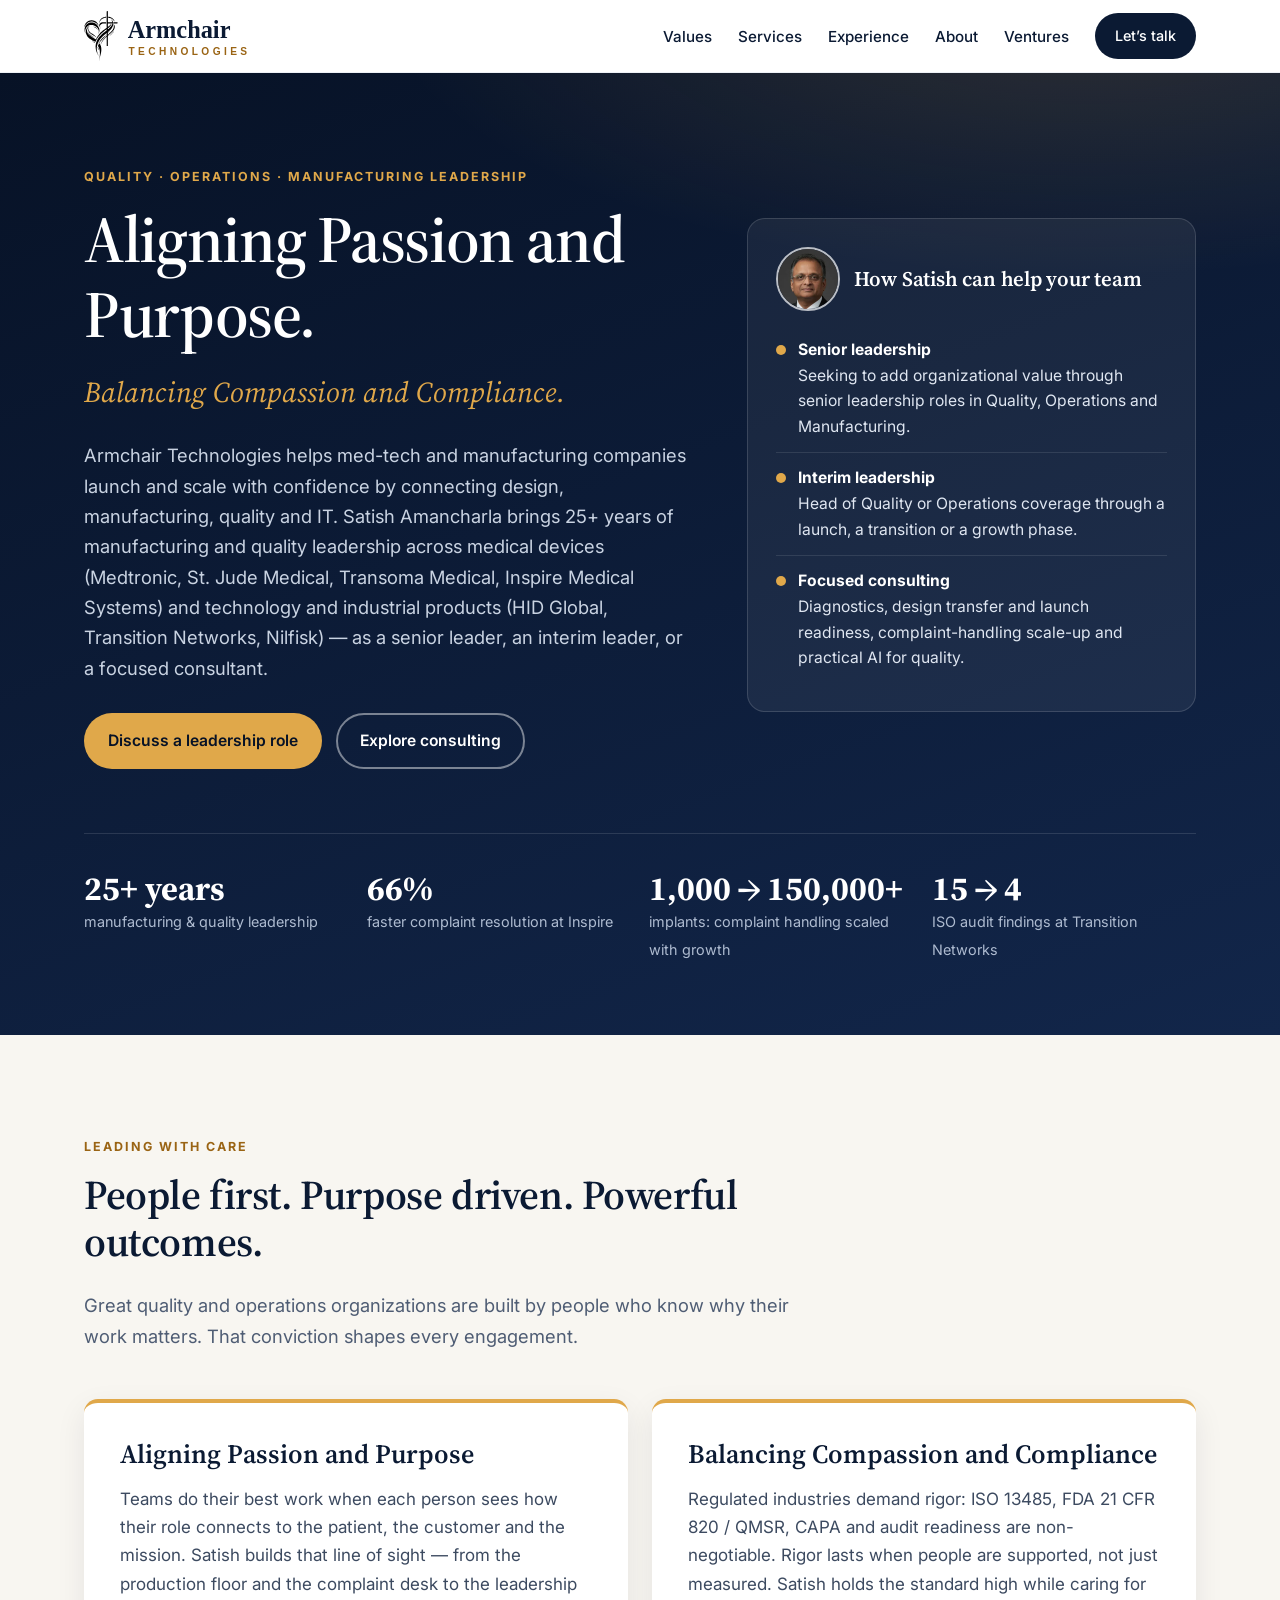
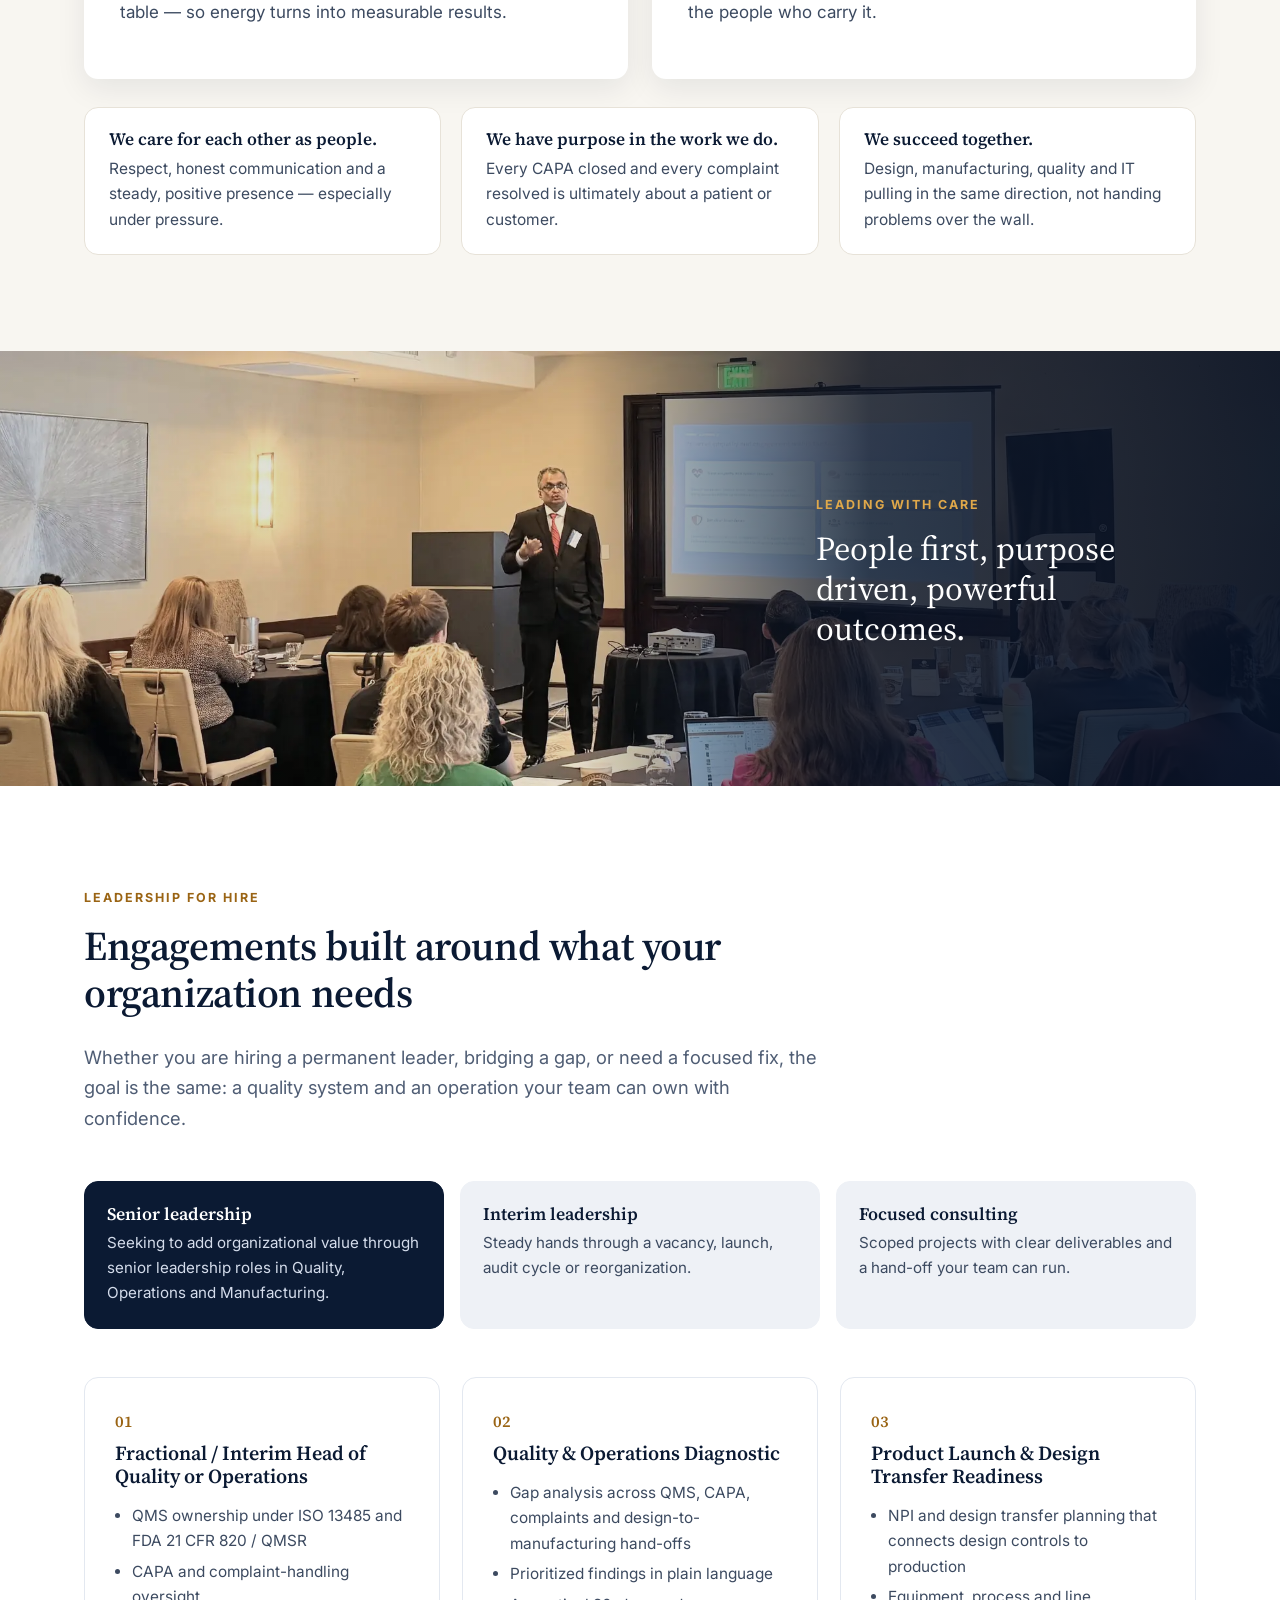
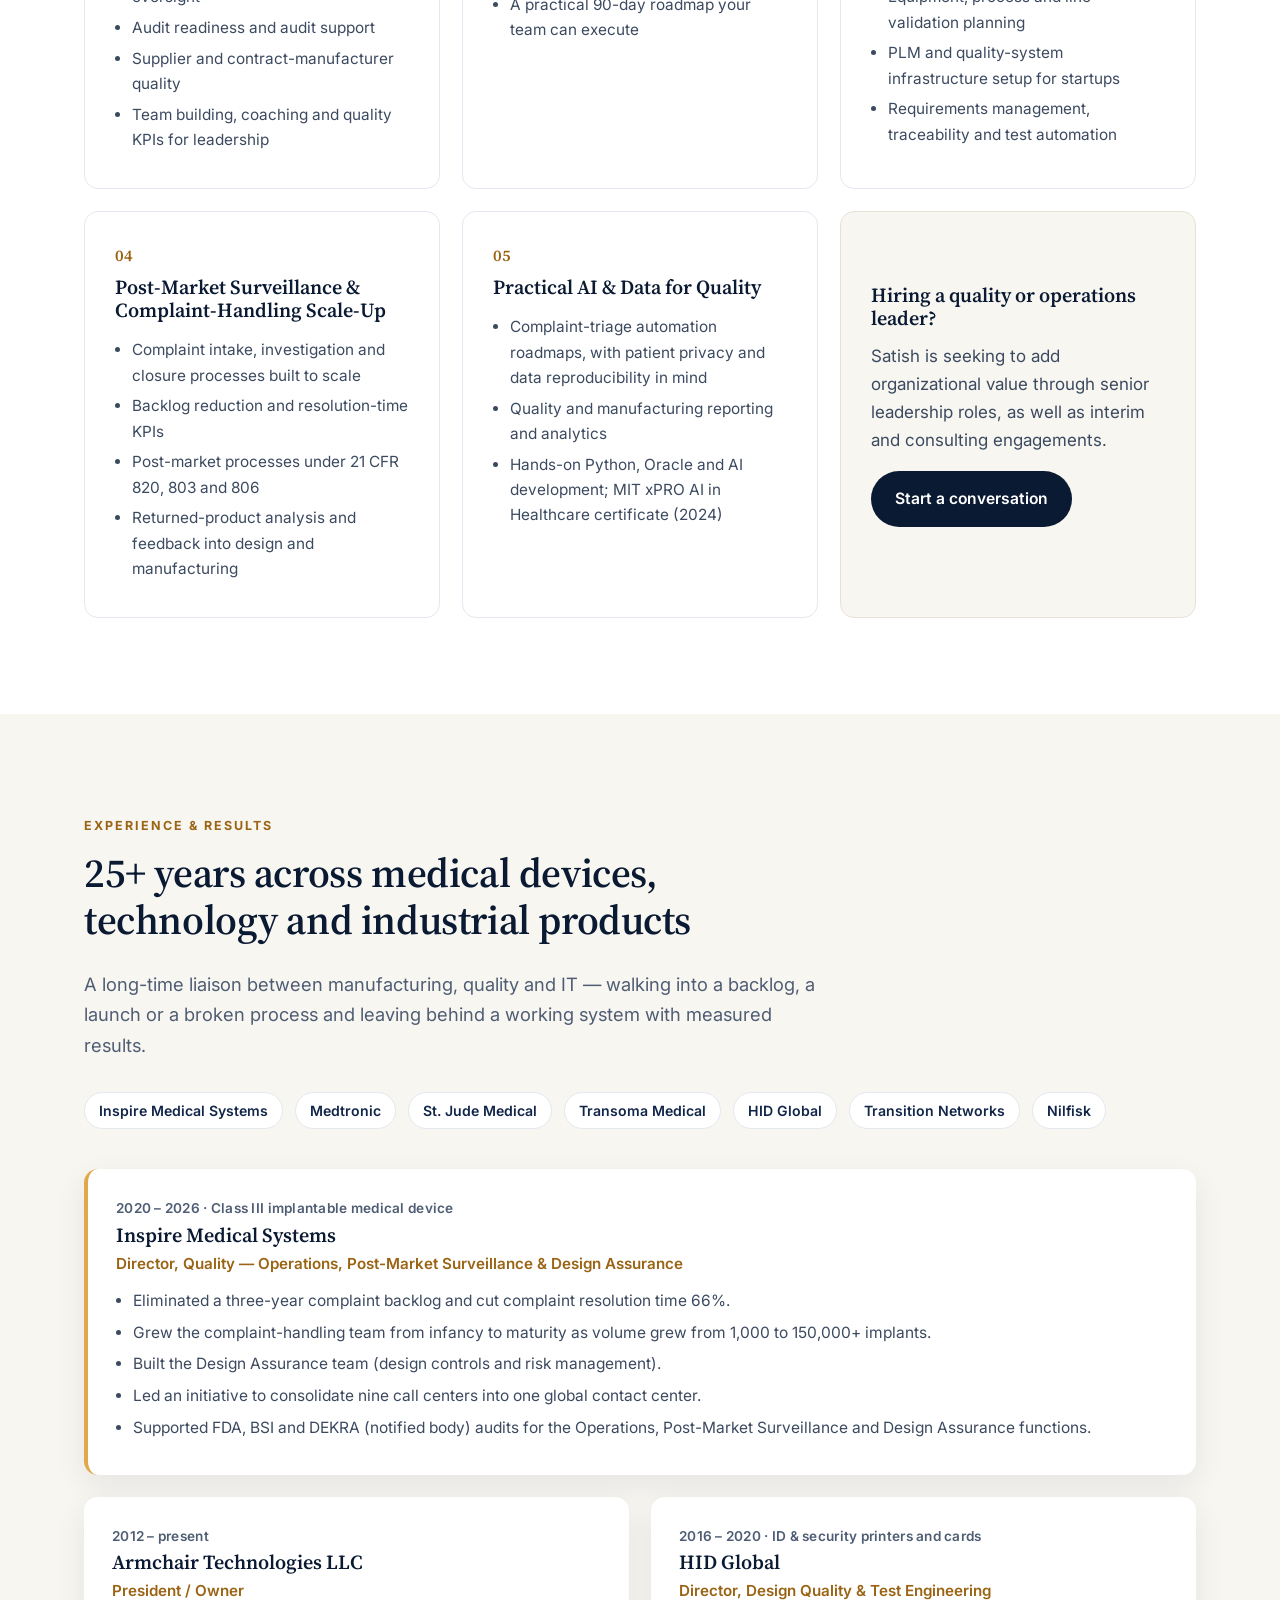
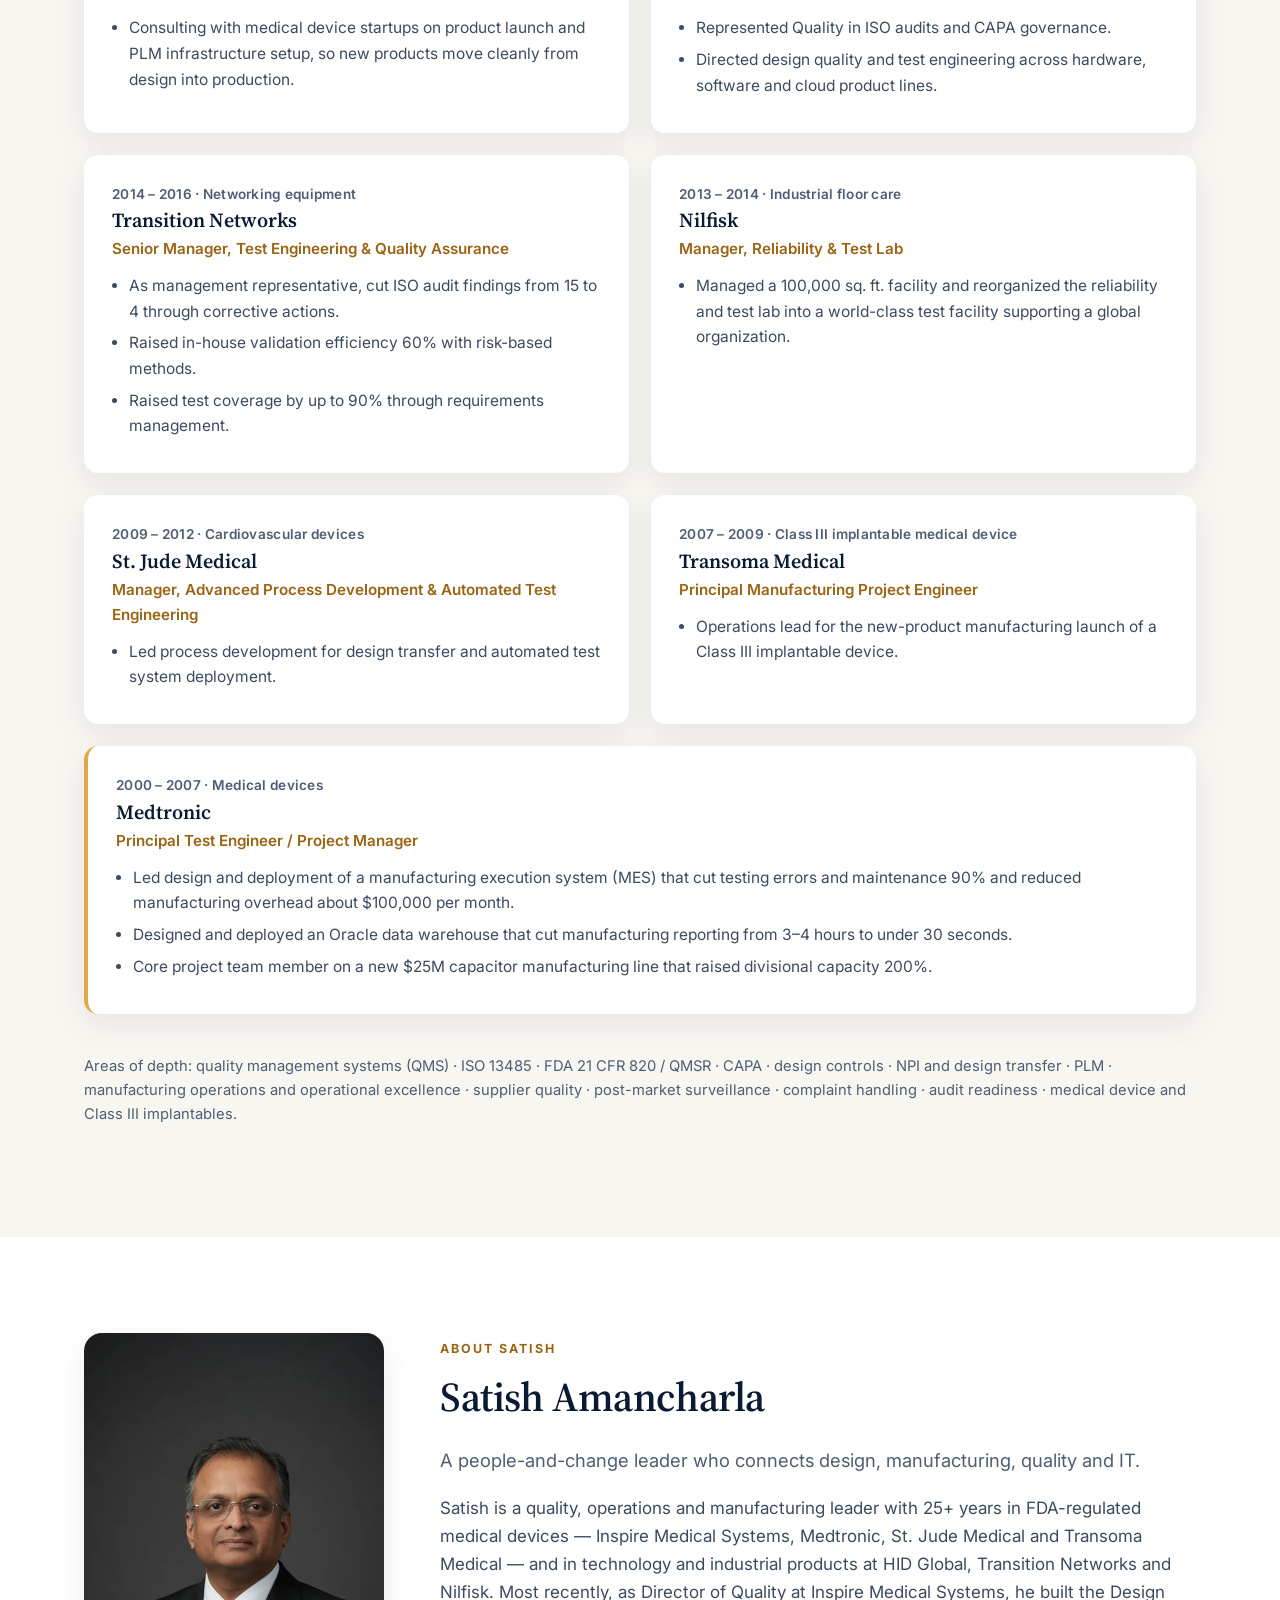
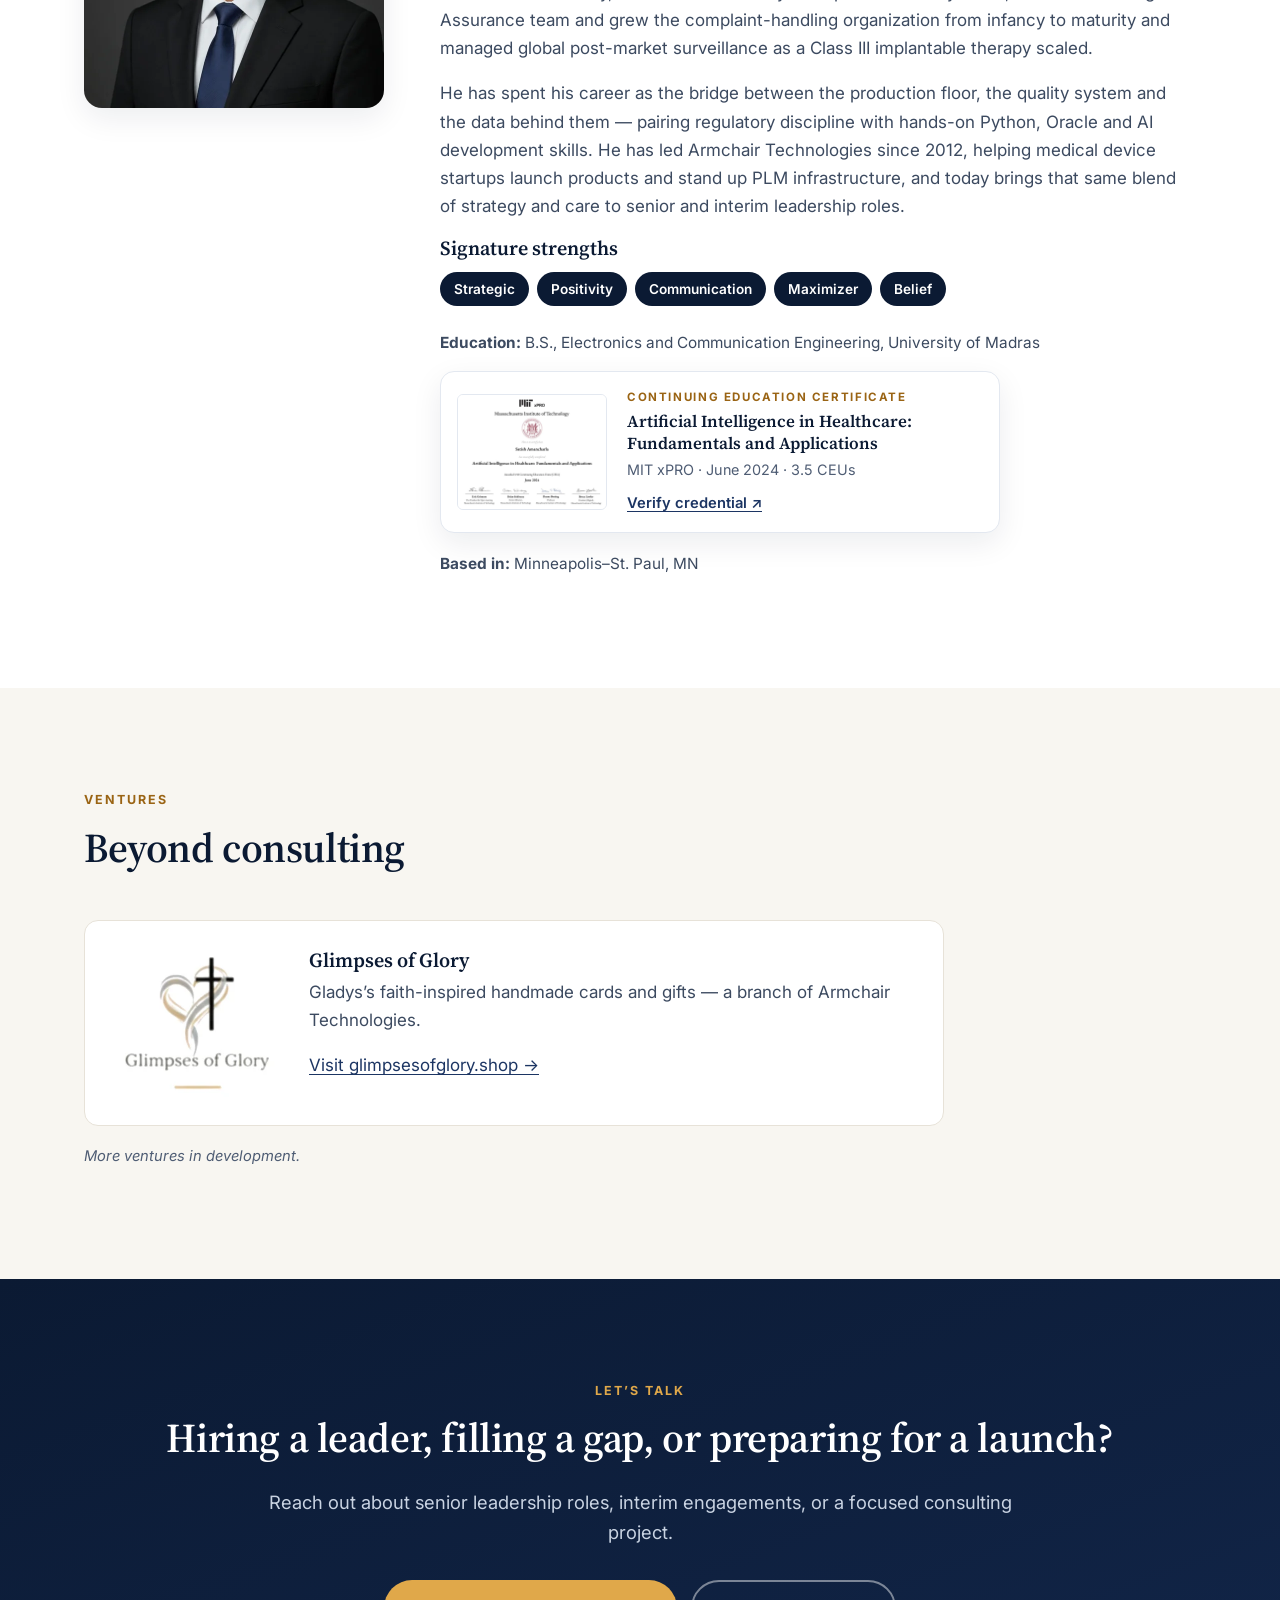
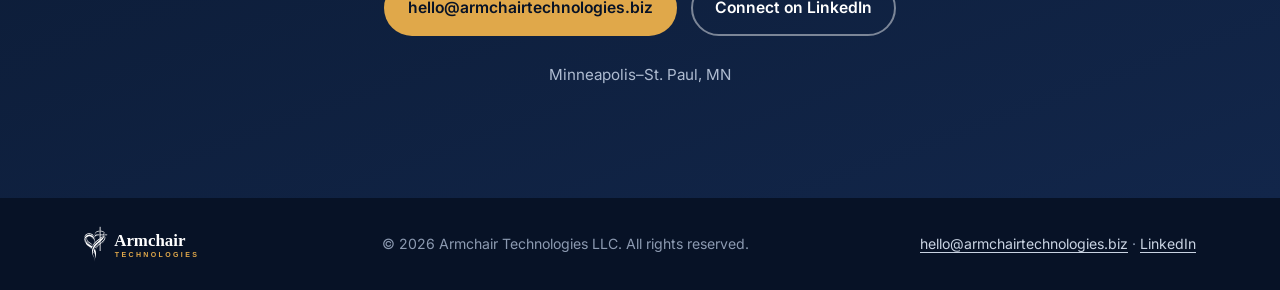
==== index.html @ 7b4143d3 "New armchair logo (D2-R3): favicons and logo sizes" ====
<!doctype html>
<html lang="en">
<head>
<meta charset="utf-8">
<meta name="viewport" content="width=device-width, initial-scale=1">
<title>Armchair Technologies | Quality &amp; Operations Leadership for Medical Device and Manufacturing Companies</title>
<meta name="description" content="Armchair Technologies helps med-tech and manufacturing companies launch and scale with confidence. Satish Amancharla brings 25+ years of quality, operations and manufacturing leadership. He is seeking to add organizational value through senior leadership roles, interim leadership and focused consulting.">
<link rel="canonical" href="https://armchairtechnologies.biz/">
<meta name="robots" content="index, follow">
<meta name="author" content="Satish Amancharla">
<meta name="theme-color" content="#0b1a33">
<meta property="og:type" content="website">
<meta property="og:site_name" content="Armchair Technologies">
<meta property="og:title" content="Armchair Technologies | Aligning Passion and Purpose">
<meta property="og:description" content="Quality, operations and manufacturing leadership for med-tech and manufacturing companies. Satish Amancharla is seeking to add organizational value through senior leadership roles, interim leadership and focused consulting.">
<meta property="og:url" content="https://armchairtechnologies.biz/">
<meta property="og:image" content="https://armchairtechnologies.biz/assets/img/og-image.jpg">
<meta property="og:image:width" content="1200">
<meta property="og:image:height" content="630">
<meta property="og:image:alt" content="Armchair Technologies — Aligning Passion and Purpose. Balancing Compassion and Compliance.">
<meta property="og:locale" content="en_US">
<meta name="twitter:card" content="summary_large_image">
<meta name="twitter:title" content="Armchair Technologies | Aligning Passion and Purpose">
<meta name="twitter:description" content="Quality, operations and manufacturing leadership for med-tech and manufacturing companies.">
<meta name="twitter:image" content="https://armchairtechnologies.biz/assets/img/og-image.jpg">
<link rel="icon" href="/favicon.svg" type="image/svg+xml">
<link rel="icon" href="/favicon-32.png" sizes="32x32" type="image/png">
<link rel="apple-touch-icon" href="/apple-touch-icon.png">
<link rel="preconnect" href="https://fonts.googleapis.com">
<link rel="preconnect" href="https://fonts.gstatic.com" crossorigin>
<link rel="stylesheet" href="https://fonts.googleapis.com/css2?family=Inter:wght@400;500;600;700&amp;family=Source+Serif+4:ital,opsz,wght@0,8..60,600;1,8..60,500&amp;display=swap">
<link rel="stylesheet" href="/assets/css/styles.css">
<script type="application/ld+json">
{
  "@context": "https://schema.org",
  "@type": "ProfessionalService",
  "name": "Armchair Technologies LLC",
  "url": "https://armchairtechnologies.biz/",
  "logo": "https://armchairtechnologies.biz/assets/img/logo.svg",
  "description": "Quality, operations and manufacturing leadership and consulting for medical device and manufacturing companies.",
  "email": "hello@armchairtechnologies.biz",
  "areaServed": "US",
  "address": {"@type": "PostalAddress", "addressLocality": "Minneapolis-St. Paul", "addressRegion": "MN", "addressCountry": "US"},
  "employee": {
    "@type": "Person",
    "name": "Satish Amancharla",
    "jobTitle": "President / Owner",
    "sameAs": ["https://www.linkedin.com/in/satishamancharla"]
  },
  "knowsAbout": ["Quality management systems","ISO 13485","FDA 21 CFR 820 / QMSR","CAPA","Design controls","Design transfer","NPI","PLM","Post-market surveillance","Complaint handling","Manufacturing operations","Supplier quality","Audit readiness","Medical devices"]
}
</script>
</head>
<body>
<a class="skip" href="#main">Skip to content</a>

<header class="site-header">
  <nav class="wrap nav" aria-label="Primary">
    <a class="brand" href="#top" aria-label="Armchair Technologies home"><img src="/assets/img/logo.svg" alt="Armchair Technologies" width="189" height="52"></a>
    <button class="menu-toggle" aria-expanded="false" aria-controls="nav-links">Menu</button>
    <ul class="nav-links" id="nav-links">
      <li><a href="#values">Values</a></li>
      <li><a href="#services">Services</a></li>
      <li><a href="#experience">Experience</a></li>
      <li><a href="#about">About</a></li>
      <li><a href="#ventures">Ventures</a></li>
      <li><a class="btn btn-navy" href="#contact">Let’s talk</a></li>
    </ul>
  </nav>
</header>

<main id="main">
<!-- HERO -->
<section class="hero" id="top" aria-labelledby="hero-title">
  <div class="wrap">
    <div class="hero-grid">
      <div>
        <span class="eyebrow">Quality · Operations · Manufacturing Leadership</span>
        <h1 id="hero-title">Aligning Passion and Purpose.</h1>
        <p class="theme2">Balancing Compassion and Compliance.</p>
        <p class="lede">Armchair Technologies helps med-tech and manufacturing companies launch and scale with confidence by connecting design, manufacturing, quality and IT. Satish Amancharla brings 25+ years of manufacturing and quality leadership across medical devices (Medtronic, St. Jude Medical, Transoma Medical, Inspire Medical Systems) and technology and industrial products (HID Global, Transition Networks, Nilfisk) — as a senior leader, an interim leader, or a focused consultant.</p>
        <div class="hero-ctas">
          <a class="btn btn-gold" href="#contact">Discuss a leadership role</a>
          <a class="btn btn-ghost" href="#services">Explore consulting</a>
        </div>
      </div>
      <aside class="open-card" aria-labelledby="open-title">
        <div class="open-head">
          <picture>
            <source srcset="/assets/img/satish-amancharla-avatar.webp" type="image/webp">
            <img class="avatar" src="/assets/img/satish-amancharla-avatar.jpg" width="64" height="64" alt="Satish Amancharla">
          </picture>
          <h2 id="open-title">How Satish can help your team</h2>
        </div>
        <ul>
          <li><span class="dot" aria-hidden="true"></span><div><strong>Senior leadership</strong>Seeking to add organizational value through senior leadership roles in Quality, Operations and Manufacturing.</div></li>
          <li><span class="dot" aria-hidden="true"></span><div><strong>Interim leadership</strong>Head of Quality or Operations coverage through a launch, a transition or a growth phase.</div></li>
          <li><span class="dot" aria-hidden="true"></span><div><strong>Focused consulting</strong>Diagnostics, design transfer and launch readiness, complaint-handling scale-up and practical AI for quality.</div></li>
        </ul>
      </aside>
    </div>
    <ul class="stats" aria-label="Highlights">
      <li class="stat"><b>25+ years</b><span>manufacturing &amp; quality leadership</span></li>
      <li class="stat"><b>66%</b><span>faster complaint resolution at Inspire</span></li>
      <li class="stat"><b>1,000 → 150,000+</b><span>implants: complaint handling scaled with growth</span></li>
      <li class="stat"><b>15 → 4</b><span>ISO audit findings at Transition Networks</span></li>
    </ul>
  </div>
</section>

<!-- VALUES -->
<section class="section alt" id="values" aria-labelledby="values-title">
  <div class="wrap">
    <div class="section-head">
      <span class="eyebrow">Leading with care</span>
      <h2 id="values-title">People first. Purpose driven. Powerful outcomes.</h2>
      <p class="lede">Great quality and operations organizations are built by people who know why their work matters. That conviction shapes every engagement.</p>
    </div>
    <div class="themes">
      <article class="theme">
        <h3>Aligning Passion and Purpose</h3>
        <p>Teams do their best work when each person sees how their role connects to the patient, the customer and the mission. Satish builds that line of sight — from the production floor and the complaint desk to the leadership table — so energy turns into measurable results.</p>
      </article>
      <article class="theme">
        <h3>Balancing Compassion and Compliance</h3>
        <p>Regulated industries demand rigor: ISO 13485, FDA 21 CFR 820 / QMSR, CAPA and audit readiness are non-negotiable. Rigor lasts when people are supported, not just measured. Satish holds the standard high while caring for the people who carry it.</p>
      </article>
    </div>
    <div class="values">
      <div class="value"><h3>We care for each other as people.</h3><p>Respect, honest communication and a steady, positive presence — especially under pressure.</p></div>
      <div class="value"><h3>We have purpose in the work we do.</h3><p>Every CAPA closed and every complaint resolved is ultimately about a patient or customer.</p></div>
      <div class="value"><h3>We succeed together.</h3><p>Design, manufacturing, quality and IT pulling in the same direction, not handing problems over the wall.</p></div>
    </div>
    <!-- FUTURE: Community involvement section (pending Satish). Suggested placement: here or after About.
    <section class="community" id="community" aria-labelledby="community-title">
      <h2 id="community-title">Community involvement</h2>
      <p>...</p>
    </section>
    -->
  </div>
</section>

<!-- PHOTO BAND -->
<section class="photo-band" aria-label="Leading with care">
  <picture>
    <source srcset="/assets/img/satish-presenting.webp" type="image/webp">
    <img src="/assets/img/satish-presenting.jpg" width="2000" height="670" loading="lazy" decoding="async" alt="Satish Amancharla presenting to a room of colleagues">
  </picture>
  <div class="photo-band-text">
    <div class="wrap">
      <div class="photo-band-copy">
        <span class="eyebrow">Leading with care</span>
        <p>People first, purpose driven, powerful outcomes.</p>
      </div>
    </div>
  </div>
</section>

<!-- SERVICES -->
<section class="section" id="services" aria-labelledby="services-title">
  <div class="wrap">
    <div class="section-head">
      <span class="eyebrow">Leadership for hire</span>
      <h2 id="services-title">Engagements built around what your organization needs</h2>
      <p class="lede">Whether you are hiring a permanent leader, bridging a gap, or need a focused fix, the goal is the same: a quality system and an operation your team can own with confidence.</p>
    </div>
    <div class="models" role="list">
      <div class="model featured" role="listitem"><h3>Senior leadership</h3><p>Seeking to add organizational value through senior leadership roles in Quality, Operations and Manufacturing.</p></div>
      <div class="model" role="listitem"><h3>Interim leadership</h3><p>Steady hands through a vacancy, launch, audit cycle or reorganization.</p></div>
      <div class="model" role="listitem"><h3>Focused consulting</h3><p>Scoped projects with clear deliverables and a hand-off your team can run.</p></div>
    </div>
    <div class="services">
      <article class="service">
        <div class="num">01</div>
        <h3>Fractional / Interim Head of Quality or Operations</h3>
        <ul>
          <li>QMS ownership under ISO 13485 and FDA 21 CFR 820 / QMSR</li>
          <li>CAPA and complaint-handling oversight</li>
          <li>Audit readiness and audit support</li>
          <li>Supplier and contract-manufacturer quality</li>
          <li>Team building, coaching and quality KPIs for leadership</li>
        </ul>
      </article>
      <article class="service">
        <div class="num">02</div>
        <h3>Quality &amp; Operations Diagnostic</h3>
        <ul>
          <li>Gap analysis across QMS, CAPA, complaints and design-to-manufacturing hand-offs</li>
          <li>Prioritized findings in plain language</li>
          <li>A practical 90-day roadmap your team can execute</li>
        </ul>
      </article>
      <article class="service">
        <div class="num">03</div>
        <h3>Product Launch &amp; Design Transfer Readiness</h3>
        <ul>
          <li>NPI and design transfer planning that connects design controls to production</li>
          <li>Equipment, process and line validation planning</li>
          <li>PLM and quality-system infrastructure setup for startups</li>
          <li>Requirements management, traceability and test automation</li>
        </ul>
      </article>
      <article class="service">
        <div class="num">04</div>
        <h3>Post-Market Surveillance &amp; Complaint-Handling Scale-Up</h3>
        <ul>
          <li>Complaint intake, investigation and closure processes built to scale</li>
          <li>Backlog reduction and resolution-time KPIs</li>
          <li>Post-market processes under 21 CFR 820, 803 and 806</li>
          <li>Returned-product analysis and feedback into design and manufacturing</li>
        </ul>
      </article>
      <article class="service">
        <div class="num">05</div>
        <h3>Practical AI &amp; Data for Quality</h3>
        <ul>
          <li>Complaint-triage automation roadmaps, with patient privacy and data reproducibility in mind</li>
          <li>Quality and manufacturing reporting and analytics</li>
          <li>Hands-on Python, Oracle and AI development; MIT xPRO AI in Healthcare certificate (2024)</li>
        </ul>
      </article>
      <article class="service cta-card">
        <h3>Hiring a quality or operations leader?</h3>
        <p>Satish is seeking to add organizational value through senior leadership roles, as well as interim and consulting engagements.</p>
        <p><a class="btn btn-navy" href="#contact">Start a conversation</a></p>
      </article>
    </div>
  </div>
</section>

<!-- EXPERIENCE -->
<section class="section alt" id="experience" aria-labelledby="exp-title">
  <div class="wrap">
    <div class="section-head">
      <span class="eyebrow">Experience &amp; results</span>
      <h2 id="exp-title">25+ years across medical devices, technology and industrial products</h2>
      <p class="lede">A long-time liaison between manufacturing, quality and IT — walking into a backlog, a launch or a broken process and leaving behind a working system with measured results.</p>
    </div>
    <ul class="logos" aria-label="Companies">
      <li>Inspire Medical Systems</li><li>Medtronic</li><li>St. Jude Medical</li><li>Transoma Medical</li><li>HID Global</li><li>Transition Networks</li><li>Nilfisk</li>
    </ul>
    <div class="timeline">
      <article class="role wide">
        <div class="meta">2020 – 2026 · Class III implantable medical device</div>
        <h3>Inspire Medical Systems</h3>
        <div class="title">Director, Quality — Operations, Post-Market Surveillance &amp; Design Assurance</div>
        <ul>
          <li>Eliminated a three-year complaint backlog and cut complaint resolution time 66%.</li>
          <li>Grew the complaint-handling team from infancy to maturity as volume grew from 1,000 to 150,000+ implants.</li>
          <li>Built the Design Assurance team (design controls and risk management).</li>
          <li>Led an initiative to consolidate nine call centers into one global contact center.</li>
          <li>Supported FDA, BSI and DEKRA (notified body) audits for the Operations, Post-Market Surveillance and Design Assurance functions.</li>
        </ul>
      </article>
      <article class="role">
        <div class="meta">2012 – present</div>
        <h3>Armchair Technologies LLC</h3>
        <div class="title">President / Owner</div>
        <ul>
          <li>Consulting with medical device startups on product launch and PLM infrastructure setup, so new products move cleanly from design into production.</li>
        </ul>
      </article>
      <article class="role">
        <div class="meta">2016 – 2020 · ID &amp; security printers and cards</div>
        <h3>HID Global</h3>
        <div class="title">Director, Design Quality &amp; Test Engineering</div>
        <ul>
          <li>Represented Quality in ISO audits and CAPA governance.</li>
          <li>Directed design quality and test engineering across hardware, software and cloud product lines.</li>
        </ul>
      </article>
      <article class="role">
        <div class="meta">2014 – 2016 · Networking equipment</div>
        <h3>Transition Networks</h3>
        <div class="title">Senior Manager, Test Engineering &amp; Quality Assurance</div>
        <ul>
          <li>As management representative, cut ISO audit findings from 15 to 4 through corrective actions.</li>
          <li>Raised in-house validation efficiency 60% with risk-based methods.</li>
          <li>Raised test coverage by up to 90% through requirements management.</li>
        </ul>
      </article>
      <article class="role">
        <div class="meta">2013 – 2014 · Industrial floor care</div>
        <h3>Nilfisk</h3>
        <div class="title">Manager, Reliability &amp; Test Lab</div>
        <ul>
          <li>Managed a 100,000 sq. ft. facility and reorganized the reliability and test lab into a world-class test facility supporting a global organization.</li>
        </ul>
      </article>
      <article class="role">
        <div class="meta">2009 – 2012 · Cardiovascular devices</div>
        <h3>St. Jude Medical</h3>
        <div class="title">Manager, Advanced Process Development &amp; Automated Test Engineering</div>
        <ul>
          <li>Led process development for design transfer and automated test system deployment.</li>
        </ul>
      </article>
      <article class="role">
        <div class="meta">2007 – 2009 · Class III implantable medical device</div>
        <h3>Transoma Medical</h3>
        <div class="title">Principal Manufacturing Project Engineer</div>
        <ul>
          <li>Operations lead for the new-product manufacturing launch of a Class III implantable device.</li>
        </ul>
      </article>
      <article class="role wide">
        <div class="meta">2000 – 2007 · Medical devices</div>
        <h3>Medtronic</h3>
        <div class="title">Principal Test Engineer / Project Manager</div>
        <ul>
          <li>Led design and deployment of a manufacturing execution system (MES) that cut testing errors and maintenance 90% and reduced manufacturing overhead about $100,000 per month.</li>
          <li>Designed and deployed an Oracle data warehouse that cut manufacturing reporting from 3–4 hours to under 30 seconds.</li>
          <li>Core project team member on a new $25M capacitor manufacturing line that raised divisional capacity 200%.</li>
        </ul>
      </article>
    </div>
    <p class="kw">Areas of depth: quality management systems (QMS) · ISO 13485 · FDA 21 CFR 820 / QMSR · CAPA · design controls · NPI and design transfer · PLM · manufacturing operations and operational excellence · supplier quality · post-market surveillance · complaint handling · audit readiness · medical device and Class III implantables.</p>
  </div>
</section>

<!-- ABOUT -->
<section class="section" id="about" aria-labelledby="about-title">
  <div class="wrap">
    <div class="about-grid">
      <picture class="headshot-photo">
        <source srcset="/assets/img/satish-amancharla.webp" type="image/webp">
        <img src="/assets/img/satish-amancharla.jpg" width="600" height="750" loading="lazy" decoding="async" alt="Satish Amancharla">
      </picture>
      <div>
        <span class="eyebrow">About Satish</span>
        <h2 id="about-title">Satish Amancharla</h2>
        <p class="lede">A people-and-change leader who connects design, manufacturing, quality and IT.</p>
        <p>Satish is a quality, operations and manufacturing leader with 25+ years in FDA-regulated medical devices — Inspire Medical Systems, Medtronic, St. Jude Medical and Transoma Medical — and in technology and industrial products at HID Global, Transition Networks and Nilfisk. Most recently, as Director of Quality at Inspire Medical Systems, he built the Design Assurance team and grew the complaint-handling organization from infancy to maturity and managed global post-market surveillance as a Class III implantable therapy scaled.</p>
        <p>He has spent his career as the bridge between the production floor, the quality system and the data behind them — pairing regulatory discipline with hands-on Python, Oracle and AI development skills. He has led Armchair Technologies since 2012, helping medical device startups launch products and stand up PLM infrastructure, and today brings that same blend of strategy and care to senior and interim leadership roles.</p>
        <h3>Signature strengths</h3>
        <ul class="chips" aria-label="Signature strengths">
          <li>Strategic</li><li>Positivity</li><li>Communication</li><li>Maximizer</li><li>Belief</li>
        </ul>
        <p class="edu"><strong>Education:</strong> B.S., Electronics and Communication Engineering, University of Madras</p>
        <div class="credential">
          <a class="credential-thumb" href="https://certificates.emeritus.org/c894948d-2282-4834-b3ce-964d7aefe02c" target="_blank" rel="noopener" aria-label="View MIT xPRO certificate: Artificial Intelligence in Healthcare: Fundamentals and Applications (opens in a new tab)">
            <picture>
              <source srcset="/assets/img/mit-xpro-ai-healthcare-certificate.webp" type="image/webp">
              <img src="/assets/img/mit-xpro-ai-healthcare-certificate.jpg" width="600" height="464" loading="lazy" decoding="async" alt="MIT xPRO certificate awarded to Satish Amancharla for Artificial Intelligence in Healthcare: Fundamentals and Applications">
            </picture>
          </a>
          <div class="credential-body">
            <span class="credential-label">Continuing education certificate</span>
            <h3>Artificial Intelligence in Healthcare: Fundamentals and Applications</h3>
            <p class="credential-meta">MIT xPRO · June 2024 · 3.5 CEUs</p>
            <a class="credential-verify" href="https://certificates.emeritus.org/c894948d-2282-4834-b3ce-964d7aefe02c" target="_blank" rel="noopener">Verify credential<span class="visually-hidden"> (opens in a new tab)</span> <span aria-hidden="true">↗</span></a>
          </div>
        </div>
        <p class="edu"><strong>Based in:</strong> Minneapolis–St. Paul, MN</p>
      </div>
    </div>
  </div>
</section>

<!-- VENTURES -->
<section class="section alt" id="ventures" aria-labelledby="ventures-title">
  <div class="wrap">
    <div class="section-head">
      <span class="eyebrow">Ventures</span>
      <h2 id="ventures-title">Beyond consulting</h2>
    </div>
    <article class="venture">
      <picture>
        <source srcset="/assets/img/glimpses-of-glory-logo.webp" type="image/webp">
        <img src="/assets/img/glimpses-of-glory-logo.png" width="240" height="222" loading="lazy" decoding="async" alt="Glimpses of Glory logo">
      </picture>
      <div>
        <h3>Glimpses of Glory</h3>
        <p>Gladys’s faith-inspired handmade cards and gifts — a branch of Armchair Technologies.</p>
        <p><a href="https://glimpsesofglory.shop" rel="noopener">Visit glimpsesofglory.shop <span aria-hidden="true">→</span></a></p>
      </div>
    </article>
    <p class="more">More ventures in development.</p>
  </div>
</section>

<!-- CONTACT -->
<section class="section contact" id="contact" aria-labelledby="contact-title">
  <div class="wrap">
    <span class="eyebrow" style="color:var(--gold)">Let’s talk</span>
    <h2 id="contact-title">Hiring a leader, filling a gap, or preparing for a launch?</h2>
    <p class="lede">Reach out about senior leadership roles, interim engagements, or a focused consulting project.</p>
    <div class="contact-ctas">
      <a class="btn btn-gold" href="mailto:hello@armchairtechnologies.biz">hello@armchairtechnologies.biz</a>
      <a class="btn btn-ghost" href="https://www.linkedin.com/in/satishamancharla" rel="noopener">Connect on LinkedIn</a>
    </div>
    <p class="loc">Minneapolis–St. Paul, MN</p>
  </div>
</section>
</main>

<footer>
  <div class="wrap">
    <img class="footer-logo" src="/assets/img/logo-light.svg" alt="Armchair Technologies" width="131" height="36" loading="lazy">
    <span>© <span id="year">2026</span> Armchair Technologies LLC. All rights reserved.</span>
    <span><a href="mailto:hello@armchairtechnologies.biz">hello@armchairtechnologies.biz</a> · <a href="https://www.linkedin.com/in/satishamancharla" rel="noopener">LinkedIn</a></span>
  </div>
</footer>
<script src="/assets/js/main.js" defer></script>
</body>
</html>
---- assets/css/styles.css ----
/* Armchair Technologies — styles. No build step. */
:root{
  --navy-950:#071226; --navy-900:#0b1a33; --navy-800:#12264a; --navy-700:#1c3563;
  --slate-700:#3c4a60; --slate-600:#4f5d74; --slate-300:#c3ccd9; --slate-100:#eef1f6;
  --paper:#f8f6f1; --white:#fff;
  --gold:#e0a84a; --gold-deep:#9a6414; --sky:#8fb3d9;
  --serif:"Source Serif 4", Georgia, "Times New Roman", serif;
  --sans:Inter, system-ui, -apple-system, "Segoe UI", Roboto, Arial, sans-serif;
  --radius:14px; --shadow:0 10px 30px rgba(11,26,51,.08);
  --wrap:1160px;
}
*,*::before,*::after{box-sizing:border-box}
html{scroll-behavior:smooth;-webkit-text-size-adjust:100%}
@media (prefers-reduced-motion:reduce){html{scroll-behavior:auto}*{transition:none!important;animation:none!important}}
body{margin:0;font-family:var(--sans);font-size:1.0625rem;line-height:1.65;color:var(--slate-700);background:var(--white);}
img{max-width:100%;height:auto;display:block}
a{color:var(--navy-700);text-underline-offset:3px}
a:hover{color:var(--gold-deep)}
:focus-visible{outline:3px solid var(--gold);outline-offset:3px;border-radius:4px}
h1,h2,h3{font-family:var(--serif);color:var(--navy-900);line-height:1.15;margin:0 0 .6em;font-weight:600}
h2{font-size:clamp(1.9rem,3.2vw,2.6rem);letter-spacing:-.01em}
h3{font-size:1.25rem}
p{margin:0 0 1em}
.wrap{max-width:var(--wrap);margin:0 auto;padding:0 24px}
.skip{position:absolute;left:-999px;top:8px;background:var(--gold);color:var(--navy-950);padding:8px 14px;border-radius:8px;z-index:100;font-weight:600}
.skip:focus{left:12px}
.eyebrow{display:inline-block;font-size:.78rem;font-weight:700;letter-spacing:.16em;text-transform:uppercase;color:var(--gold-deep);margin-bottom:14px}
.lede{font-size:1.15rem;color:var(--slate-600);max-width:62ch}
.section{padding:96px 0}
.section-head{max-width:760px;margin-bottom:48px}
.alt{background:var(--paper)}

/* Header */
.site-header{position:sticky;top:0;z-index:50;background:rgba(255,255,255,.94);backdrop-filter:saturate(1.4) blur(8px);border-bottom:1px solid var(--slate-100)}
.nav{display:flex;align-items:center;justify-content:space-between;height:72px}
.brand img{height:52px;width:auto}
.nav-links{display:flex;gap:26px;align-items:center;list-style:none;margin:0;padding:0}
.nav-links a{text-decoration:none;color:var(--navy-900);font-weight:500;font-size:.95rem}
.nav-links a:hover{color:var(--gold-deep)}
.btn{display:inline-flex;align-items:center;gap:8px;padding:13px 22px;border-radius:999px;font-weight:600;text-decoration:none;font-size:.98rem;border:2px solid transparent;transition:transform .15s,background .15s}
.btn:hover{transform:translateY(-1px)}
.btn-gold{background:var(--gold);color:var(--navy-950)}
.btn-gold:hover{background:#ebb75e;color:var(--navy-950)}
.btn-ghost{border-color:rgba(255,255,255,.45);color:#fff}
.btn-ghost:hover{border-color:#fff;color:#fff}
.btn-navy{background:var(--navy-900);color:#fff}
.btn-navy:hover{background:var(--navy-700);color:#fff}
.nav .btn{padding:9px 18px;font-size:.9rem}
.menu-toggle{display:none;background:none;border:1px solid var(--slate-300);border-radius:10px;padding:8px 12px;font:inherit;font-weight:600;color:var(--navy-900);cursor:pointer}

/* Hero */
.hero{background:radial-gradient(1200px 500px at 85% -10%,rgba(224,168,74,.18),transparent 60%),linear-gradient(160deg,var(--navy-950),var(--navy-800));color:#dfe6f1;padding:88px 0 72px;overflow:hidden}
.hero-grid{display:grid;grid-template-columns:1.35fr 1fr;gap:56px;align-items:center}
.hero .eyebrow{color:var(--gold)}
.hero h1{color:#fff;font-size:clamp(2.5rem,5.4vw,4.1rem);letter-spacing:-.02em;margin-bottom:.25em}
.hero .theme2{font-family:var(--serif);font-style:italic;font-size:clamp(1.35rem,2.4vw,1.8rem);color:var(--gold);margin:0 0 24px}
.hero .lede{color:#c9d3e2}
.hero-ctas{display:flex;flex-wrap:wrap;gap:14px;margin-top:30px}
.open-card{background:rgba(255,255,255,.06);border:1px solid rgba(255,255,255,.14);border-radius:18px;padding:28px}
.open-card h2{color:#fff;font-size:1.3rem;margin-bottom:14px}
.open-card ul{list-style:none;margin:0;padding:0}
.open-card li{display:flex;gap:12px;padding:12px 0;border-top:1px solid rgba(255,255,255,.1);color:#dfe6f1;font-size:.98rem}
.open-card li:first-child{border-top:0}
.open-card strong{color:#fff;display:block}
.dot{flex:none;width:10px;height:10px;border-radius:50%;background:var(--gold);margin-top:8px}
.stats{list-style:none;padding-left:0;margin-bottom:0;display:grid;grid-template-columns:repeat(4,1fr);gap:18px;margin-top:64px;padding-top:36px;border-top:1px solid rgba(255,255,255,.12)}
.stat b{display:block;font-family:var(--serif);font-size:2.1rem;color:#fff;line-height:1.1}
.stat span{font-size:.9rem;color:#aebbd0}

/* Values */
.themes{display:grid;grid-template-columns:1fr 1fr;gap:24px}
.theme{background:var(--white);border-radius:var(--radius);padding:36px;box-shadow:var(--shadow);border-top:4px solid var(--gold)}
.theme h3{font-size:1.65rem}
.values{display:grid;grid-template-columns:repeat(3,1fr);gap:20px;margin-top:28px}
.value{padding:22px 24px;border-radius:var(--radius);background:var(--white);border:1px solid #e7e2d8}
.value h3{font-size:1.08rem;margin-bottom:.35em}
.value p{margin:0;font-size:.97rem}

/* Engagement models */
.models{display:grid;grid-template-columns:repeat(3,1fr);gap:16px;margin-bottom:48px}
.model{padding:22px;border-radius:var(--radius);border:1px solid var(--slate-100);background:var(--slate-100)}
.model.featured{background:var(--navy-900);border-color:var(--navy-900);color:#d4dceb}
.model.featured h3{color:#fff}
.model h3{font-size:1.1rem;margin-bottom:.35em}
.model p{margin:0;font-size:.95rem}

/* Services */
.services{display:grid;grid-template-columns:repeat(3,1fr);gap:22px}
.service{padding:30px;border-radius:var(--radius);border:1px solid #e3e8f0;background:#fff;display:flex;flex-direction:column}
.service .num{font-family:var(--serif);color:var(--gold-deep);font-size:1rem;font-weight:600;margin-bottom:8px}
.service ul{margin:.2em 0 0;padding-left:1.1em;font-size:.96rem}
.service li{margin-bottom:.35em}
.service.cta-card{background:var(--paper);border-color:#e7e2d8;justify-content:center}

/* Experience */
.logos{display:flex;flex-wrap:wrap;gap:10px 12px;margin:-16px 0 40px;padding:0;list-style:none}
.logos li{font-size:.88rem;font-weight:600;color:var(--navy-800);background:#fff;border:1px solid #e3e8f0;padding:6px 14px;border-radius:999px}
.timeline{display:grid;grid-template-columns:1fr 1fr;gap:22px}
.role{background:#fff;border-radius:var(--radius);padding:28px;box-shadow:var(--shadow)}
.role .meta{font-size:.85rem;color:var(--slate-600);font-weight:600;letter-spacing:.02em;margin-bottom:4px}
.role h3{margin-bottom:.2em}
.role .title{font-size:.95rem;color:var(--gold-deep);font-weight:600;margin-bottom:12px}
.role ul{margin:0;padding-left:1.1em;font-size:.97rem}
.role li{margin-bottom:.4em}
.role.wide{grid-column:1/-1;border-left:4px solid var(--gold)}
.kw{margin-top:40px;font-size:.92rem;color:var(--slate-600)}

/* About */
.about-grid{display:grid;grid-template-columns:300px 1fr;gap:56px;align-items:start}
.chips{display:flex;flex-wrap:wrap;gap:8px;list-style:none;padding:0;margin:8px 0 24px}
.chips li{background:var(--navy-900);color:#fff;font-size:.85rem;font-weight:600;padding:6px 14px;border-radius:999px}
.edu{font-size:.96rem}

/* Ventures */
.venture{display:grid;grid-template-columns:160px 1fr;gap:32px;align-items:center;background:#fff;border:1px solid #e7e2d8;border-radius:var(--radius);padding:28px 32px;max-width:860px}
.venture img{width:160px;border-radius:10px}
.venture h3{margin-bottom:.3em}
.more{margin-top:18px;font-size:.92rem;color:var(--slate-600);font-style:italic}

/* Contact */
.contact{background:linear-gradient(160deg,var(--navy-900),var(--navy-800));color:#d4dceb;text-align:center}
.contact h2{color:#fff}
.contact .lede{margin:0 auto 32px;color:#c9d3e2}
.contact-ctas{display:flex;justify-content:center;flex-wrap:wrap;gap:14px}
.contact .loc{margin-top:26px;font-size:.95rem;color:#aebbd0}

footer{background:var(--navy-950);color:#8c9ab1;font-size:.88rem;padding:28px 0}
footer .wrap{display:flex;flex-wrap:wrap;gap:12px;justify-content:space-between}
footer a{color:#c9d3e2}

/* Responsive */
@media (max-width:1000px){
  .hero-grid,.about-grid{grid-template-columns:1fr}
  .services{grid-template-columns:1fr 1fr}
}
@media (max-width:820px){
  .menu-toggle{display:inline-block}
  .nav-links{display:none;position:absolute;top:72px;left:0;right:0;background:#fff;flex-direction:column;align-items:stretch;gap:0;padding:8px 24px 18px;border-bottom:1px solid var(--slate-100);box-shadow:var(--shadow)}
  .nav-links.open{display:flex}
  .nav-links li a{display:block;padding:12px 0}
  .nav-links .btn{justify-content:center;margin-top:8px}
}
@media (max-width:700px){
  .section{padding:64px 0}
  .hero{padding:56px 0 48px}
  .themes,.values,.services,.timeline,.models{grid-template-columns:1fr}
  .stats{grid-template-columns:1fr 1fr;margin-top:44px}
  .venture{grid-template-columns:1fr;text-align:left}
  .venture img{width:120px}
  .theme{padding:28px}
  .brand img{height:36px}
}
.nav-links a.btn,.nav-links a.btn:hover{color:#fff}
@media (max-width:820px){.nav-links li a.btn{display:flex;justify-content:center;padding:12px 18px}}
@media (max-width:700px){.hero .lede{font-size:1.05rem}}
/* Brand photos (Oct 21 update) */
.open-head{display:flex;align-items:center;gap:14px;margin-bottom:14px}
.open-head h2{margin:0}
.avatar{width:64px;height:64px;border-radius:50%;object-fit:cover;border:2px solid rgba(255,255,255,.7);flex:none}
.headshot-photo img{width:100%;aspect-ratio:4/5;object-fit:cover;border-radius:18px;box-shadow:var(--shadow)}
.about-grid .headshot-photo{max-width:300px}
.photo-band{position:relative;background:var(--navy-950);overflow:hidden}
.photo-band img{width:100%;height:clamp(300px,34vw,520px);object-fit:cover;object-position:42% 35%}
.photo-band-text{position:absolute;inset:0;display:flex;align-items:center;background:linear-gradient(90deg,rgba(7,18,38,.15) 0%,rgba(7,18,38,.1) 45%,rgba(7,18,38,.82) 68%,rgba(7,18,38,.94) 100%)}
.photo-band-text .wrap{width:100%}
.photo-band-copy{margin-left:auto;max-width:380px}
.photo-band-copy .eyebrow{color:var(--gold)}
.photo-band-copy p{font-family:var(--serif);font-size:clamp(1.5rem,2.6vw,2.2rem);line-height:1.2;color:#fff;margin:0}
.footer-logo{height:36px;width:auto}
footer .wrap{align-items:center}
@media (max-width:1000px){.about-grid .headshot-photo{max-width:260px}}
@media (max-width:700px){
  .photo-band img{height:340px;object-position:40% 40%}
  .photo-band-text{align-items:flex-end;background:linear-gradient(180deg,rgba(7,18,38,0) 35%,rgba(7,18,38,.9) 85%)}
  .photo-band-copy{margin-left:0;padding-bottom:26px}
}
/* Credential card (MIT xPRO) */
.visually-hidden{position:absolute!important;width:1px;height:1px;padding:0;margin:-1px;overflow:hidden;clip:rect(0,0,0,0);white-space:nowrap;border:0}
.credential{display:grid;grid-template-columns:150px 1fr;gap:20px;align-items:center;max-width:560px;margin:4px 0 18px;padding:16px;border:1px solid #e3e8f0;border-radius:var(--radius);background:#fff;box-shadow:var(--shadow)}
.credential-thumb img{width:150px;height:auto;border-radius:6px;border:1px solid #e3e8f0;transition:transform .15s}
.credential-thumb:hover img{transform:scale(1.03)}
.credential-label{display:block;font-size:.72rem;font-weight:700;letter-spacing:.14em;text-transform:uppercase;color:var(--gold-deep);margin-bottom:4px}
.credential-body h3{font-size:1.05rem;line-height:1.3;margin:0 0 4px}
.credential-meta{font-size:.9rem;color:var(--slate-600);margin:0 0 6px}
.credential-verify{font-size:.92rem;font-weight:600}
@media (max-width:480px){.credential{grid-template-columns:1fr}.credential-thumb img{width:100%}}
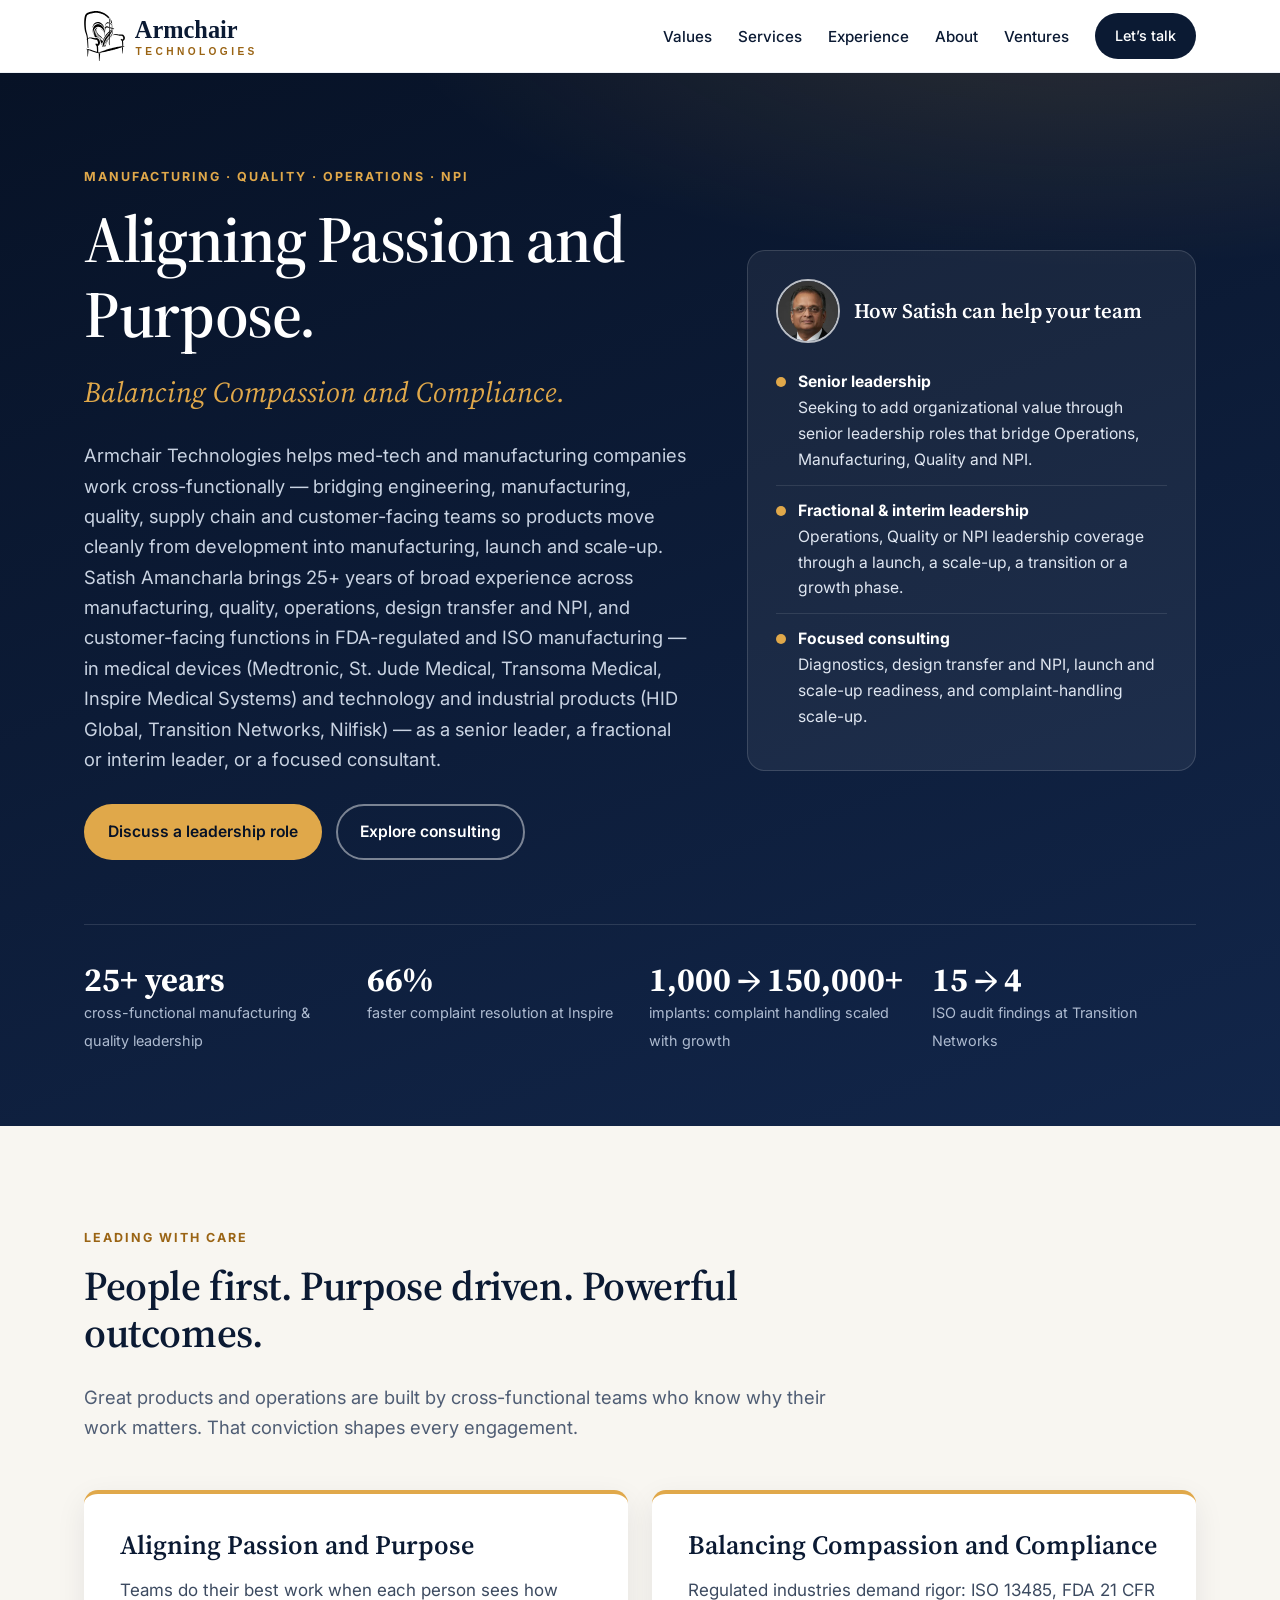
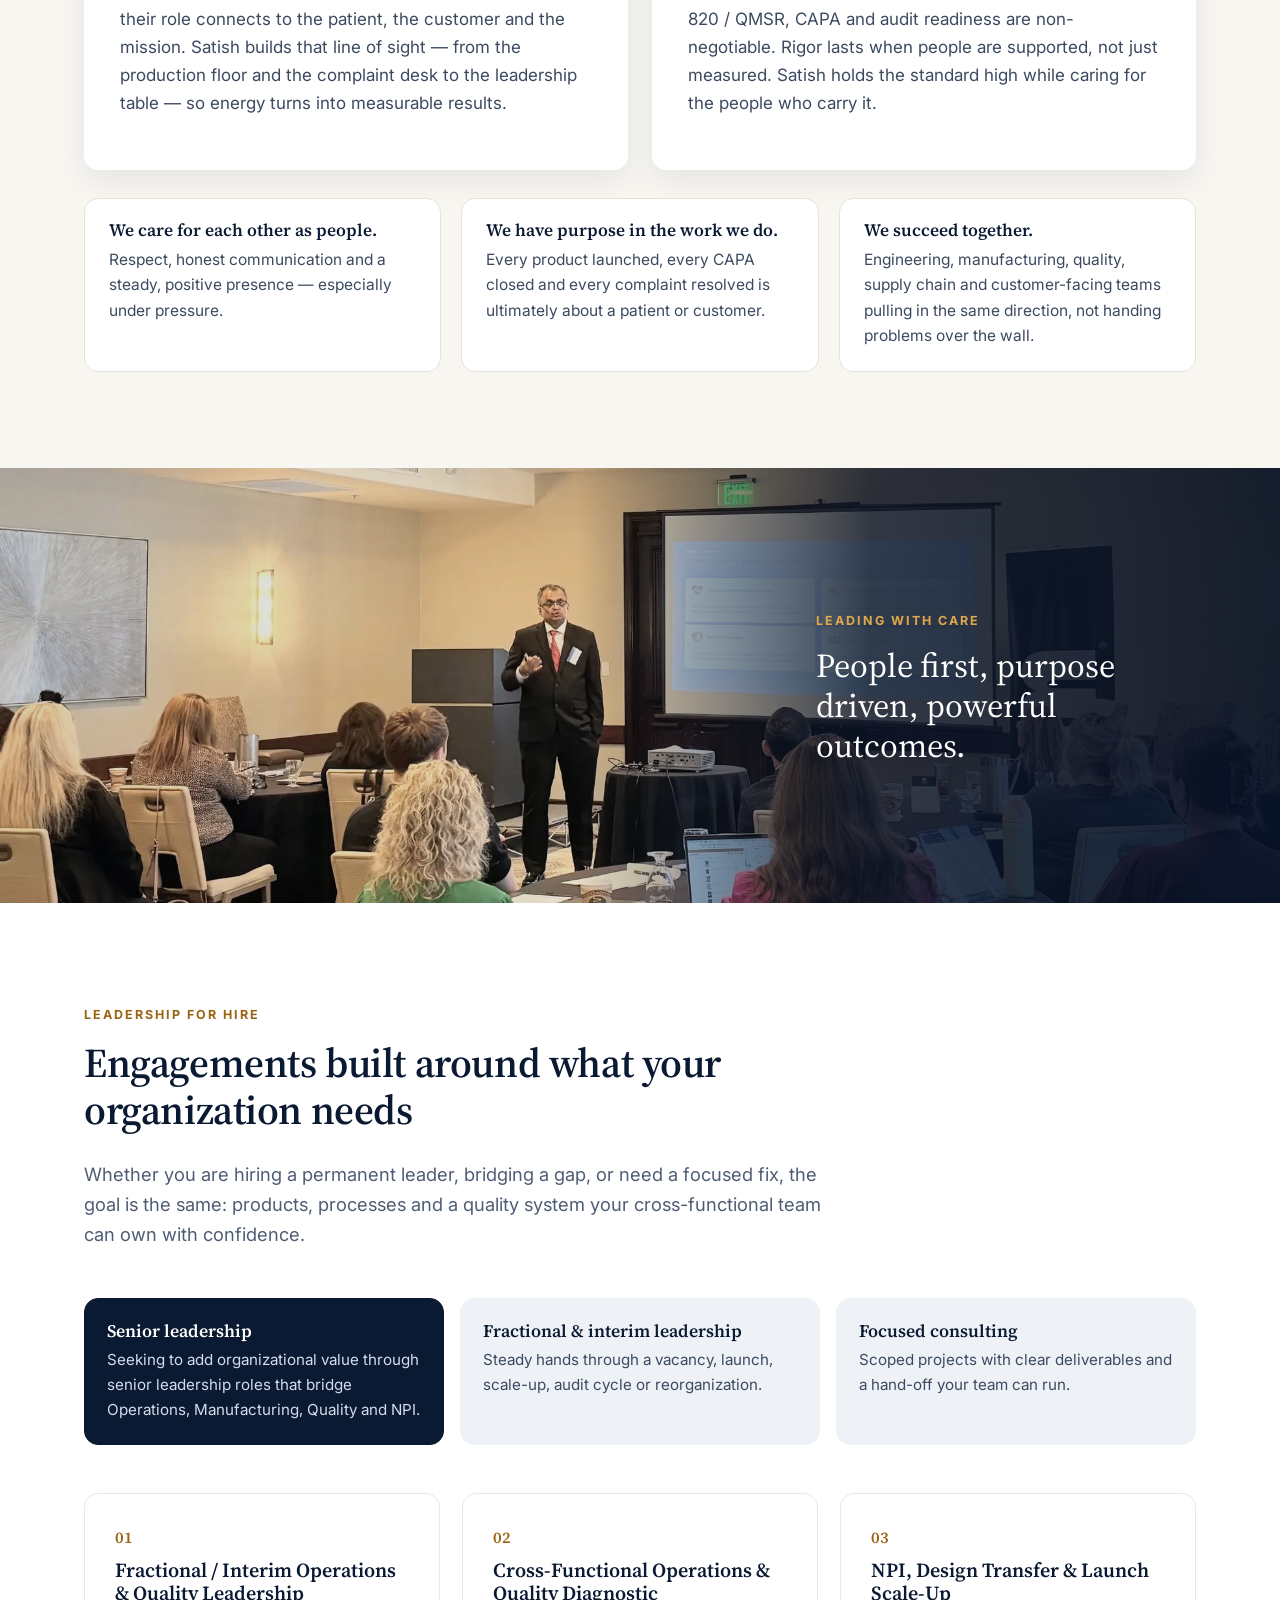
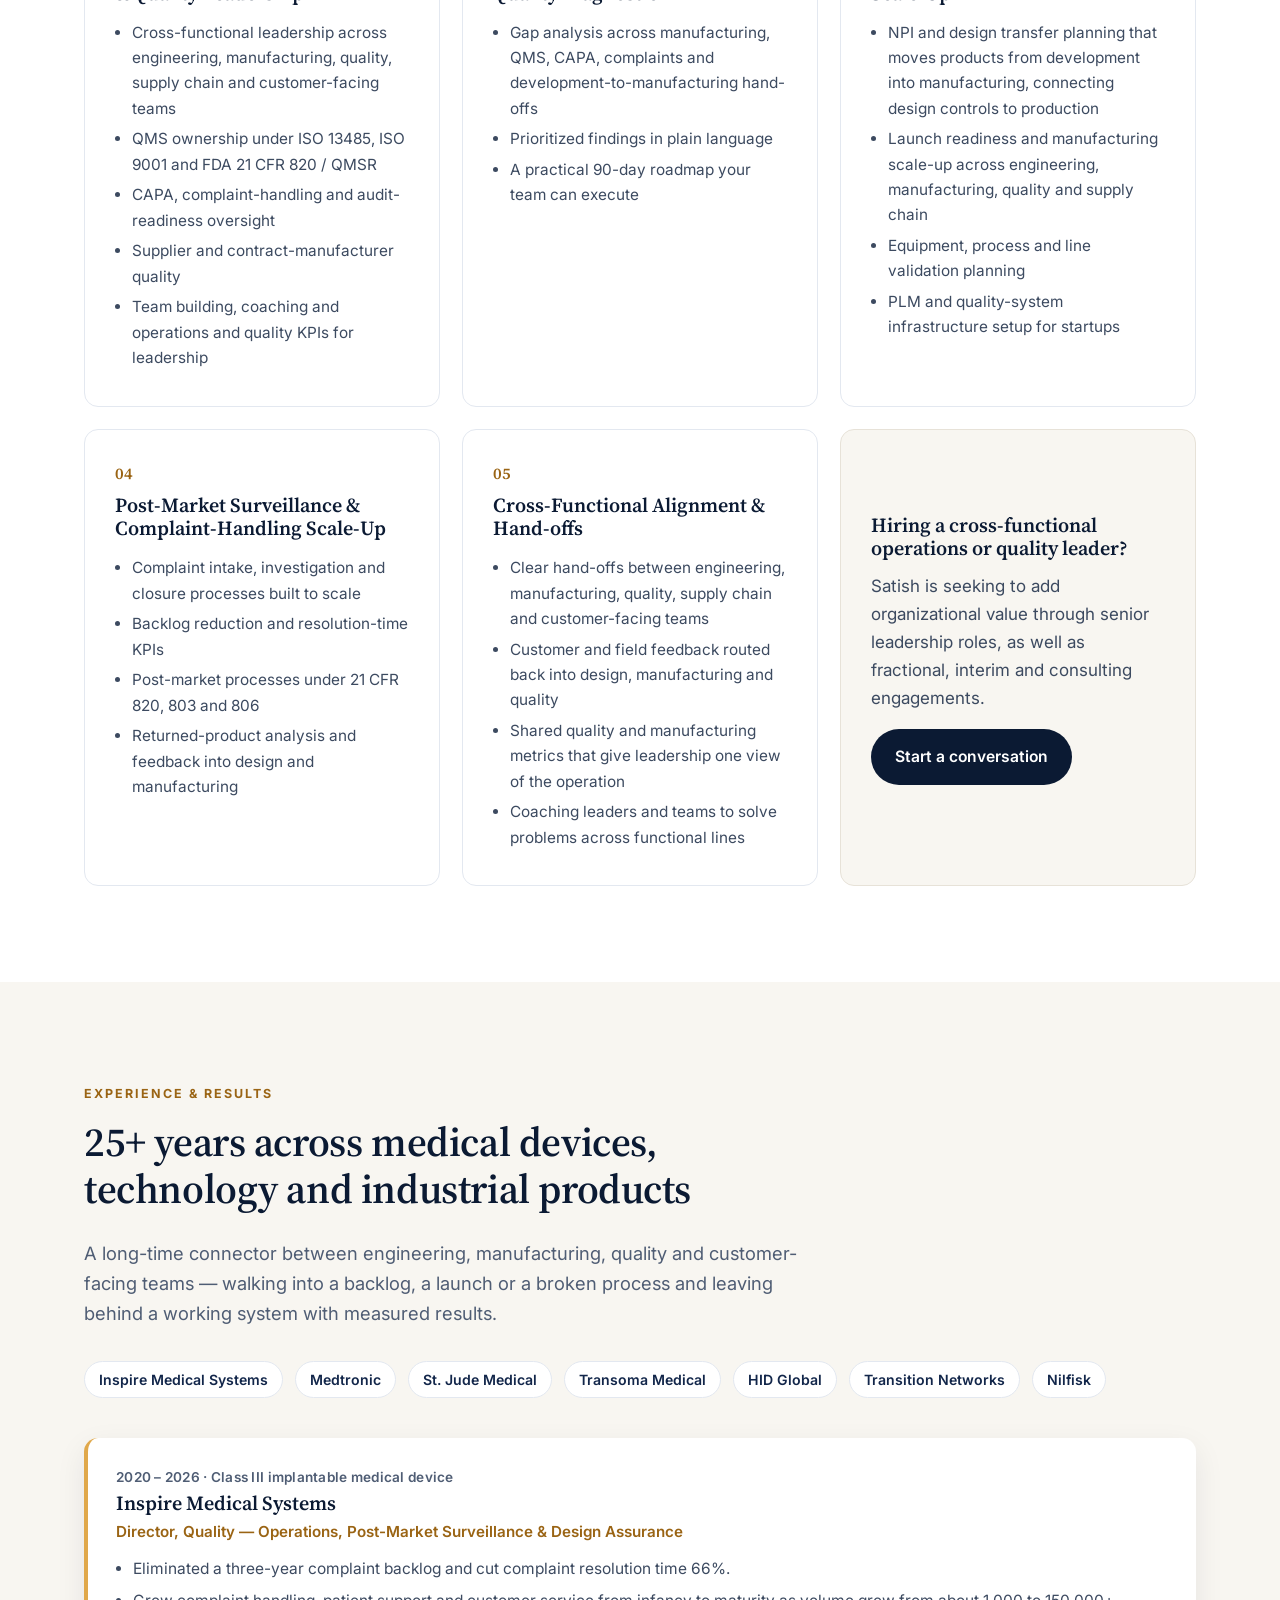
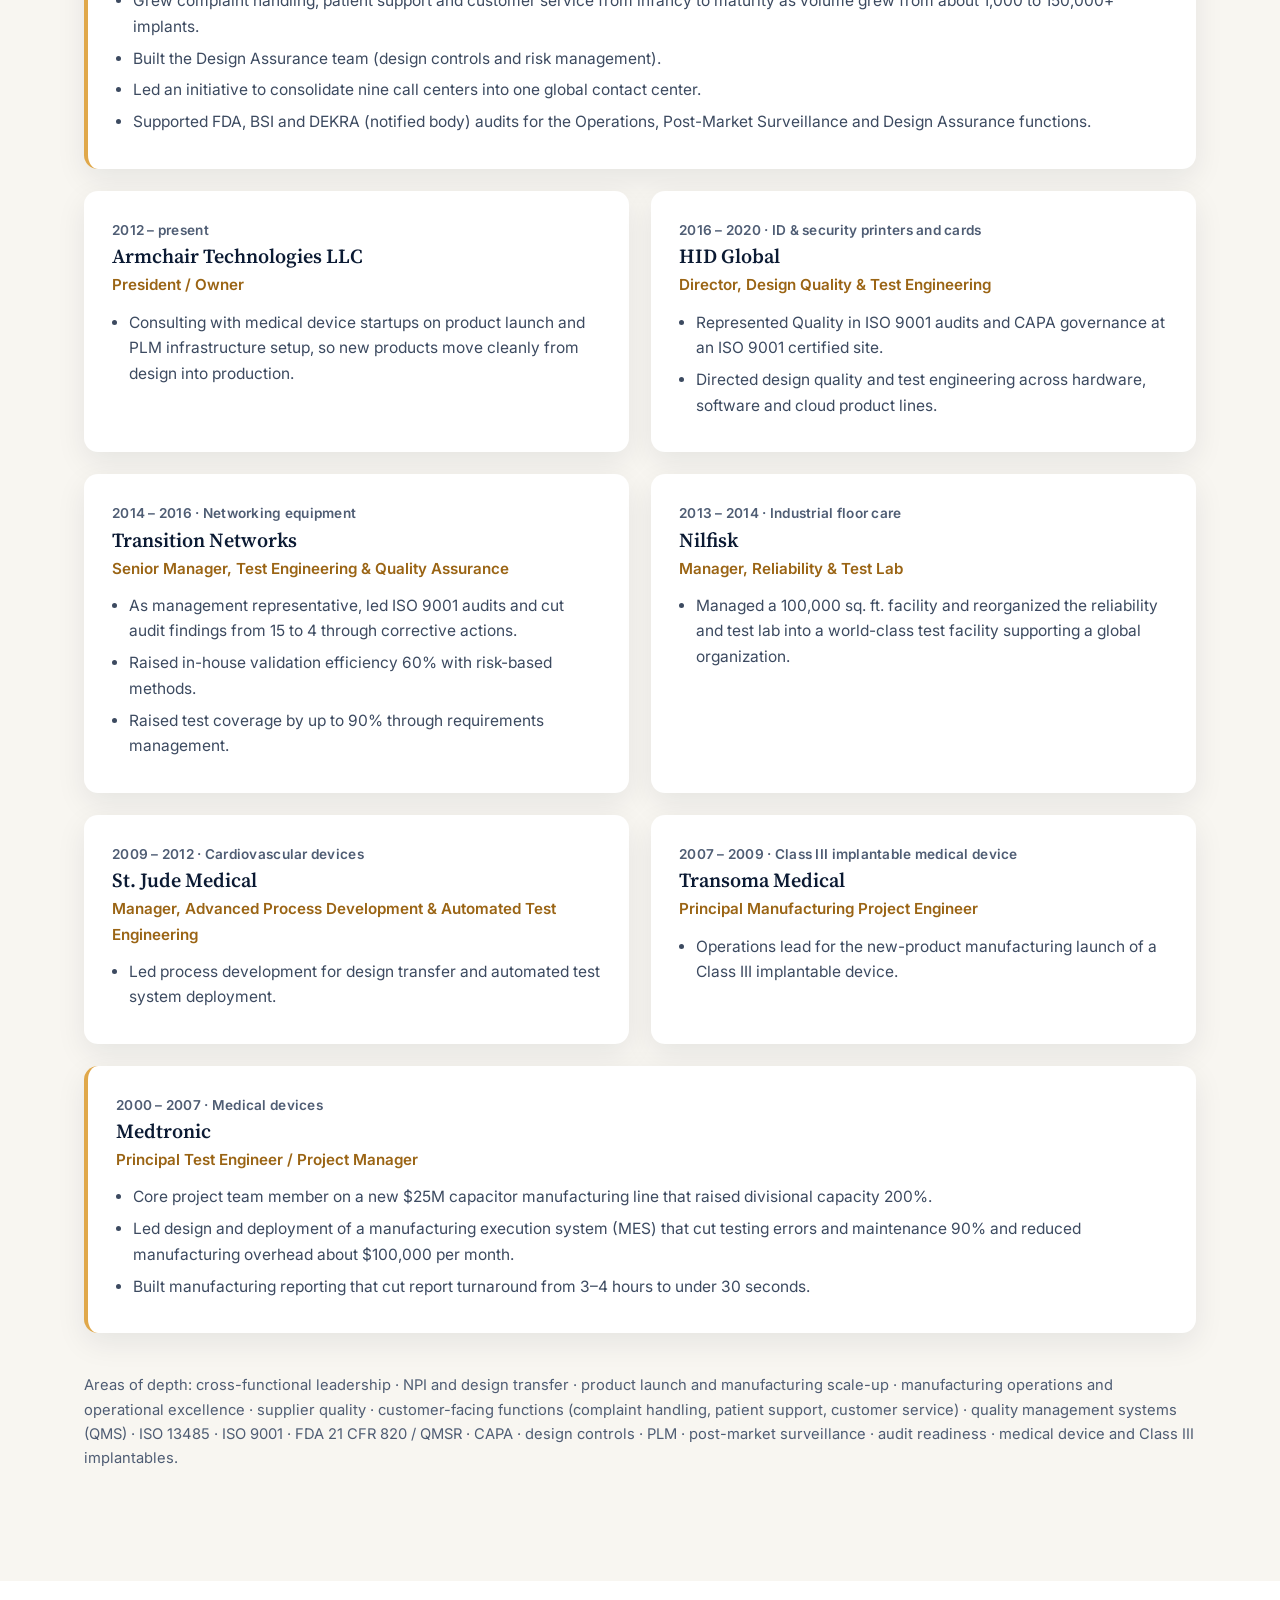
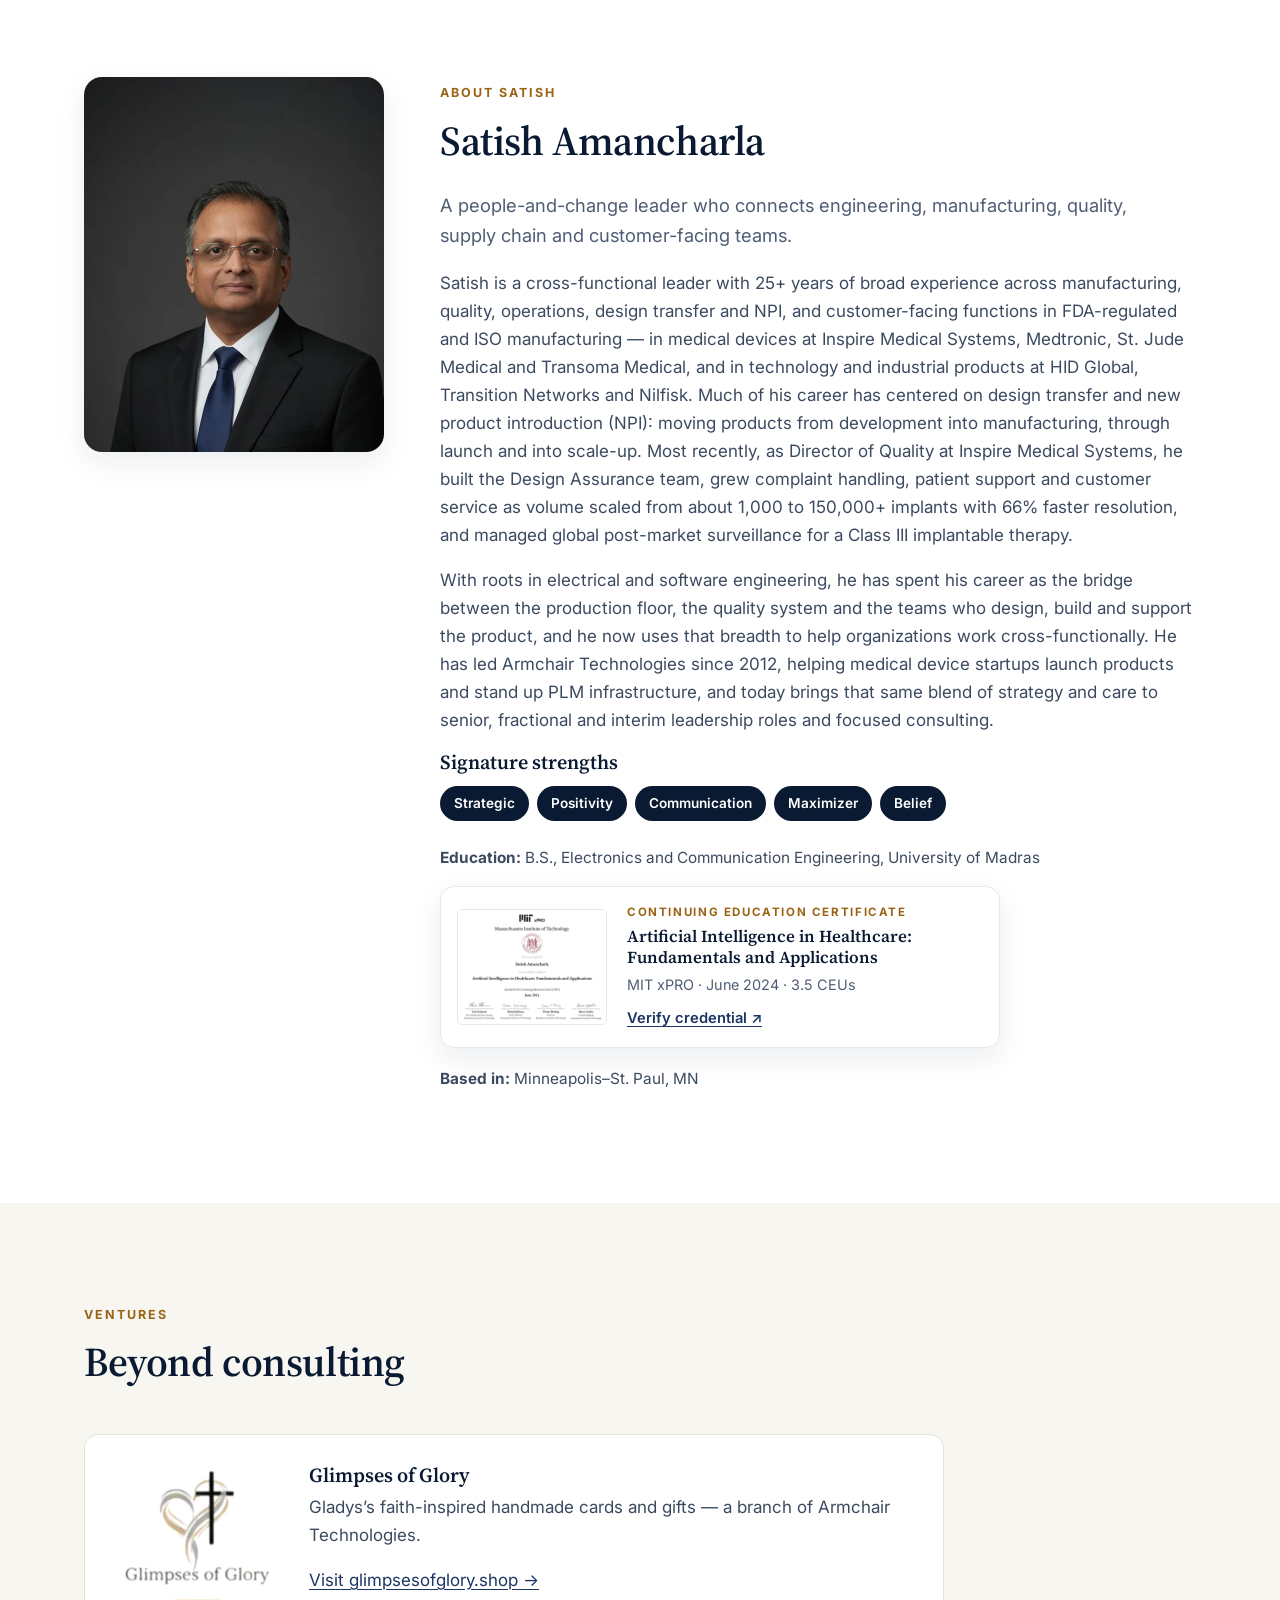
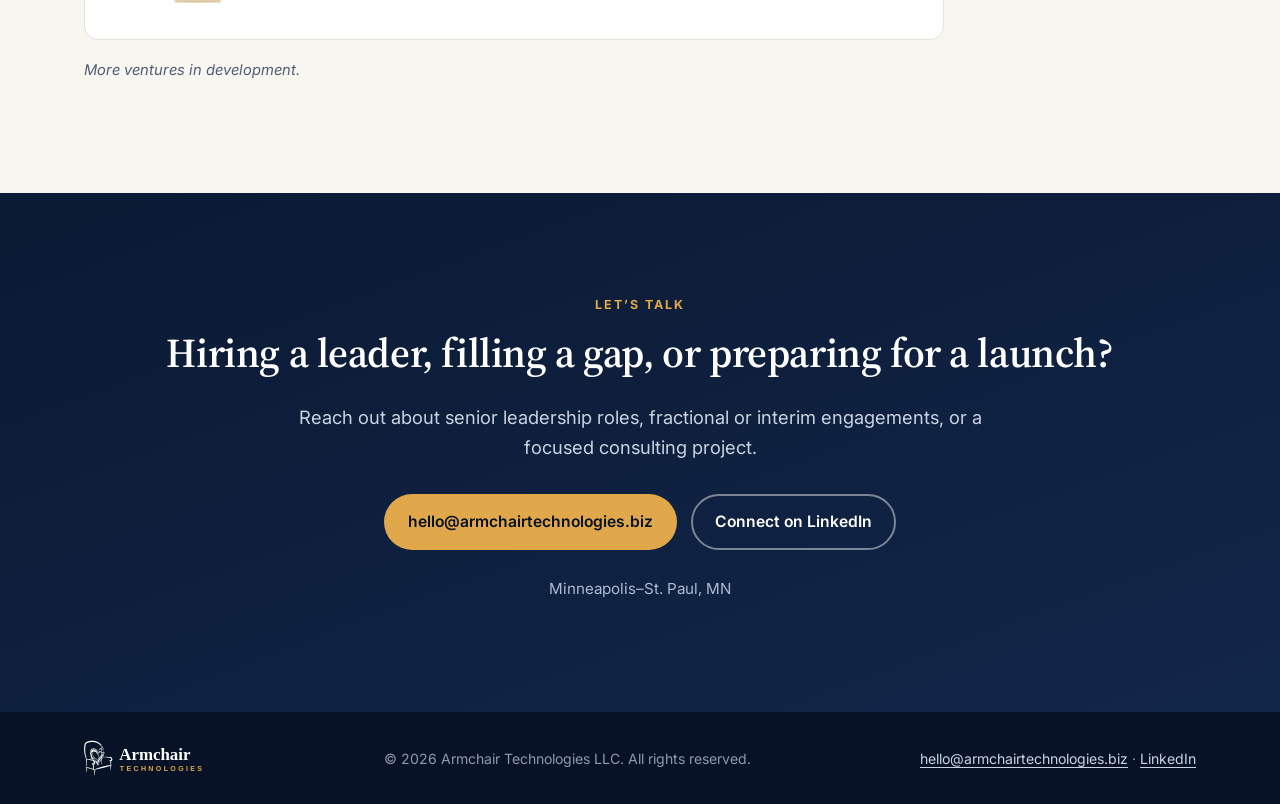
==== commit 0e45d81e: "Reposition copy: cross-functional manufacturing, quality, operations & NPI; less IT" ====
--- a/index.html
+++ b/index.html
@@ -3,8 +3,8 @@
 <head>
 <meta charset="utf-8">
 <meta name="viewport" content="width=device-width, initial-scale=1">
-<title>Armchair Technologies | Quality &amp; Operations Leadership for Medical Device and Manufacturing Companies</title>
-<meta name="description" content="Armchair Technologies helps med-tech and manufacturing companies launch and scale with confidence. Satish Amancharla brings 25+ years of quality, operations and manufacturing leadership. He is seeking to add organizational value through senior leadership roles, interim leadership and focused consulting.">
+<title>Armchair Technologies | Cross-Functional Leadership in Manufacturing, Quality, Operations &amp; NPI</title>
+<meta name="description" content="Armchair Technologies helps med-tech and manufacturing companies work cross-functionally to move products from development into manufacturing, launch and scale-up. Satish Amancharla brings 25+ years of broad experience across manufacturing, quality, operations, design transfer and NPI, and customer-facing functions. He is seeking to add organizational value through senior leadership roles, fractional and interim leadership, and focused consulting.">
 <link rel="canonical" href="https://armchairtechnologies.biz/">
 <meta name="robots" content="index, follow">
 <meta name="author" content="Satish Amancharla">
@@ -12,7 +12,7 @@
 <meta property="og:type" content="website">
 <meta property="og:site_name" content="Armchair Technologies">
 <meta property="og:title" content="Armchair Technologies | Aligning Passion and Purpose">
-<meta property="og:description" content="Quality, operations and manufacturing leadership for med-tech and manufacturing companies. Satish Amancharla is seeking to add organizational value through senior leadership roles, interim leadership and focused consulting.">
+<meta property="og:description" content="Cross-functional leadership across manufacturing, quality, operations and NPI for med-tech and manufacturing companies. Satish Amancharla is seeking to add organizational value through senior leadership roles, fractional and interim leadership, and focused consulting.">
 <meta property="og:url" content="https://armchairtechnologies.biz/">
 <meta property="og:image" content="https://armchairtechnologies.biz/assets/img/og-image.jpg">
 <meta property="og:image:width" content="1200">
@@ -21,7 +21,7 @@
 <meta property="og:locale" content="en_US">
 <meta name="twitter:card" content="summary_large_image">
 <meta name="twitter:title" content="Armchair Technologies | Aligning Passion and Purpose">
-<meta name="twitter:description" content="Quality, operations and manufacturing leadership for med-tech and manufacturing companies.">
+<meta name="twitter:description" content="Cross-functional leadership across manufacturing, quality, operations and NPI for med-tech and manufacturing companies.">
 <meta name="twitter:image" content="https://armchairtechnologies.biz/assets/img/og-image.jpg">
 <link rel="icon" href="/favicon.svg" type="image/svg+xml">
 <link rel="icon" href="/favicon-32.png" sizes="32x32" type="image/png">
@@ -37,7 +37,7 @@
   "name": "Armchair Technologies LLC",
   "url": "https://armchairtechnologies.biz/",
   "logo": "https://armchairtechnologies.biz/assets/img/logo.svg",
-  "description": "Quality, operations and manufacturing leadership and consulting for medical device and manufacturing companies.",
+  "description": "Cross-functional manufacturing, quality, operations and NPI / design transfer leadership and consulting for medical device and manufacturing companies.",
   "email": "hello@armchairtechnologies.biz",
   "areaServed": "US",
   "address": {"@type": "PostalAddress", "addressLocality": "Minneapolis-St. Paul", "addressRegion": "MN", "addressCountry": "US"},
@@ -47,7 +47,7 @@
     "jobTitle": "President / Owner",
     "sameAs": ["https://www.linkedin.com/in/satishamancharla"]
   },
-  "knowsAbout": ["Quality management systems","ISO 13485","FDA 21 CFR 820 / QMSR","CAPA","Design controls","Design transfer","NPI","PLM","Post-market surveillance","Complaint handling","Manufacturing operations","Supplier quality","Audit readiness","Medical devices"]
+  "knowsAbout": ["Cross-functional leadership","Manufacturing operations","New product introduction (NPI)","Design transfer","Product launch and scale-up","Complaint handling and customer service","Quality management systems","ISO 13485","ISO 9001","FDA 21 CFR 820 / QMSR","CAPA","Design controls","PLM","Post-market surveillance","Supplier quality","Audit readiness","Medical devices"]
 }
 </script>
 </head>
@@ -75,10 +75,10 @@
   <div class="wrap">
     <div class="hero-grid">
       <div>
-        <span class="eyebrow">Quality · Operations · Manufacturing Leadership</span>
+        <span class="eyebrow">Manufacturing · Quality · Operations · NPI</span>
         <h1 id="hero-title">Aligning Passion and Purpose.</h1>
         <p class="theme2">Balancing Compassion and Compliance.</p>
-        <p class="lede">Armchair Technologies helps med-tech and manufacturing companies launch and scale with confidence by connecting design, manufacturing, quality and IT. Satish Amancharla brings 25+ years of manufacturing and quality leadership across medical devices (Medtronic, St. Jude Medical, Transoma Medical, Inspire Medical Systems) and technology and industrial products (HID Global, Transition Networks, Nilfisk) — as a senior leader, an interim leader, or a focused consultant.</p>
+        <p class="lede">Armchair Technologies helps med-tech and manufacturing companies work cross-functionally — bridging engineering, manufacturing, quality, supply chain and customer-facing teams so products move cleanly from development into manufacturing, launch and scale-up. Satish Amancharla brings 25+ years of broad experience across manufacturing, quality, operations, design transfer and NPI, and customer-facing functions in FDA-regulated and ISO manufacturing — in medical devices (Medtronic, St. Jude Medical, Transoma Medical, Inspire Medical Systems) and technology and industrial products (HID Global, Transition Networks, Nilfisk) — as a senior leader, a fractional or interim leader, or a focused consultant.</p>
         <div class="hero-ctas">
           <a class="btn btn-gold" href="#contact">Discuss a leadership role</a>
           <a class="btn btn-ghost" href="#services">Explore consulting</a>
@@ -93,14 +93,14 @@
           <h2 id="open-title">How Satish can help your team</h2>
         </div>
         <ul>
-          <li><span class="dot" aria-hidden="true"></span><div><strong>Senior leadership</strong>Seeking to add organizational value through senior leadership roles in Quality, Operations and Manufacturing.</div></li>
-          <li><span class="dot" aria-hidden="true"></span><div><strong>Interim leadership</strong>Head of Quality or Operations coverage through a launch, a transition or a growth phase.</div></li>
-          <li><span class="dot" aria-hidden="true"></span><div><strong>Focused consulting</strong>Diagnostics, design transfer and launch readiness, complaint-handling scale-up and practical AI for quality.</div></li>
+          <li><span class="dot" aria-hidden="true"></span><div><strong>Senior leadership</strong>Seeking to add organizational value through senior leadership roles that bridge Operations, Manufacturing, Quality and NPI.</div></li>
+          <li><span class="dot" aria-hidden="true"></span><div><strong>Fractional &amp; interim leadership</strong>Operations, Quality or NPI leadership coverage through a launch, a scale-up, a transition or a growth phase.</div></li>
+          <li><span class="dot" aria-hidden="true"></span><div><strong>Focused consulting</strong>Diagnostics, design transfer and NPI, launch and scale-up readiness, and complaint-handling scale-up.</div></li>
         </ul>
       </aside>
     </div>
     <ul class="stats" aria-label="Highlights">
-      <li class="stat"><b>25+ years</b><span>manufacturing &amp; quality leadership</span></li>
+      <li class="stat"><b>25+ years</b><span>cross-functional manufacturing &amp; quality leadership</span></li>
       <li class="stat"><b>66%</b><span>faster complaint resolution at Inspire</span></li>
       <li class="stat"><b>1,000 → 150,000+</b><span>implants: complaint handling scaled with growth</span></li>
       <li class="stat"><b>15 → 4</b><span>ISO audit findings at Transition Networks</span></li>
@@ -114,7 +114,7 @@
     <div class="section-head">
       <span class="eyebrow">Leading with care</span>
       <h2 id="values-title">People first. Purpose driven. Powerful outcomes.</h2>
-      <p class="lede">Great quality and operations organizations are built by people who know why their work matters. That conviction shapes every engagement.</p>
+      <p class="lede">Great products and operations are built by cross-functional teams who know why their work matters. That conviction shapes every engagement.</p>
     </div>
     <div class="themes">
       <article class="theme">
@@ -128,8 +128,8 @@
     </div>
     <div class="values">
       <div class="value"><h3>We care for each other as people.</h3><p>Respect, honest communication and a steady, positive presence — especially under pressure.</p></div>
-      <div class="value"><h3>We have purpose in the work we do.</h3><p>Every CAPA closed and every complaint resolved is ultimately about a patient or customer.</p></div>
-      <div class="value"><h3>We succeed together.</h3><p>Design, manufacturing, quality and IT pulling in the same direction, not handing problems over the wall.</p></div>
+      <div class="value"><h3>We have purpose in the work we do.</h3><p>Every product launched, every CAPA closed and every complaint resolved is ultimately about a patient or customer.</p></div>
+      <div class="value"><h3>We succeed together.</h3><p>Engineering, manufacturing, quality, supply chain and customer-facing teams pulling in the same direction, not handing problems over the wall.</p></div>
     </div>
     <!-- FUTURE: Community involvement section (pending Satish). Suggested placement: here or after About.
     <section class="community" id="community" aria-labelledby="community-title">
@@ -162,42 +162,42 @@
     <div class="section-head">
       <span class="eyebrow">Leadership for hire</span>
       <h2 id="services-title">Engagements built around what your organization needs</h2>
-      <p class="lede">Whether you are hiring a permanent leader, bridging a gap, or need a focused fix, the goal is the same: a quality system and an operation your team can own with confidence.</p>
+      <p class="lede">Whether you are hiring a permanent leader, bridging a gap, or need a focused fix, the goal is the same: products, processes and a quality system your cross-functional team can own with confidence.</p>
     </div>
     <div class="models" role="list">
-      <div class="model featured" role="listitem"><h3>Senior leadership</h3><p>Seeking to add organizational value through senior leadership roles in Quality, Operations and Manufacturing.</p></div>
-      <div class="model" role="listitem"><h3>Interim leadership</h3><p>Steady hands through a vacancy, launch, audit cycle or reorganization.</p></div>
+      <div class="model featured" role="listitem"><h3>Senior leadership</h3><p>Seeking to add organizational value through senior leadership roles that bridge Operations, Manufacturing, Quality and NPI.</p></div>
+      <div class="model" role="listitem"><h3>Fractional &amp; interim leadership</h3><p>Steady hands through a vacancy, launch, scale-up, audit cycle or reorganization.</p></div>
       <div class="model" role="listitem"><h3>Focused consulting</h3><p>Scoped projects with clear deliverables and a hand-off your team can run.</p></div>
     </div>
     <div class="services">
       <article class="service">
         <div class="num">01</div>
-        <h3>Fractional / Interim Head of Quality or Operations</h3>
-        <ul>
-          <li>QMS ownership under ISO 13485 and FDA 21 CFR 820 / QMSR</li>
-          <li>CAPA and complaint-handling oversight</li>
-          <li>Audit readiness and audit support</li>
+        <h3>Fractional / Interim Operations &amp; Quality Leadership</h3>
+        <ul>
+          <li>Cross-functional leadership across engineering, manufacturing, quality, supply chain and customer-facing teams</li>
+          <li>QMS ownership under ISO 13485, ISO 9001 and FDA 21 CFR 820 / QMSR</li>
+          <li>CAPA, complaint-handling and audit-readiness oversight</li>
           <li>Supplier and contract-manufacturer quality</li>
-          <li>Team building, coaching and quality KPIs for leadership</li>
+          <li>Team building, coaching and operations and quality KPIs for leadership</li>
         </ul>
       </article>
       <article class="service">
         <div class="num">02</div>
-        <h3>Quality &amp; Operations Diagnostic</h3>
-        <ul>
-          <li>Gap analysis across QMS, CAPA, complaints and design-to-manufacturing hand-offs</li>
+        <h3>Cross-Functional Operations &amp; Quality Diagnostic</h3>
+        <ul>
+          <li>Gap analysis across manufacturing, QMS, CAPA, complaints and development-to-manufacturing hand-offs</li>
           <li>Prioritized findings in plain language</li>
           <li>A practical 90-day roadmap your team can execute</li>
         </ul>
       </article>
       <article class="service">
         <div class="num">03</div>
-        <h3>Product Launch &amp; Design Transfer Readiness</h3>
-        <ul>
-          <li>NPI and design transfer planning that connects design controls to production</li>
+        <h3>NPI, Design Transfer &amp; Launch Scale-Up</h3>
+        <ul>
+          <li>NPI and design transfer planning that moves products from development into manufacturing, connecting design controls to production</li>
+          <li>Launch readiness and manufacturing scale-up across engineering, manufacturing, quality and supply chain</li>
           <li>Equipment, process and line validation planning</li>
           <li>PLM and quality-system infrastructure setup for startups</li>
-          <li>Requirements management, traceability and test automation</li>
         </ul>
       </article>
       <article class="service">
@@ -212,16 +212,17 @@
       </article>
       <article class="service">
         <div class="num">05</div>
-        <h3>Practical AI &amp; Data for Quality</h3>
-        <ul>
-          <li>Complaint-triage automation roadmaps, with patient privacy and data reproducibility in mind</li>
-          <li>Quality and manufacturing reporting and analytics</li>
-          <li>Hands-on Python, Oracle and AI development; MIT xPRO AI in Healthcare certificate (2024)</li>
+        <h3>Cross-Functional Alignment &amp; Hand-offs</h3>
+        <ul>
+          <li>Clear hand-offs between engineering, manufacturing, quality, supply chain and customer-facing teams</li>
+          <li>Customer and field feedback routed back into design, manufacturing and quality</li>
+          <li>Shared quality and manufacturing metrics that give leadership one view of the operation</li>
+          <li>Coaching leaders and teams to solve problems across functional lines</li>
         </ul>
       </article>
       <article class="service cta-card">
-        <h3>Hiring a quality or operations leader?</h3>
-        <p>Satish is seeking to add organizational value through senior leadership roles, as well as interim and consulting engagements.</p>
+        <h3>Hiring a cross-functional operations or quality leader?</h3>
+        <p>Satish is seeking to add organizational value through senior leadership roles, as well as fractional, interim and consulting engagements.</p>
         <p><a class="btn btn-navy" href="#contact">Start a conversation</a></p>
       </article>
     </div>
@@ -234,7 +235,7 @@
     <div class="section-head">
       <span class="eyebrow">Experience &amp; results</span>
       <h2 id="exp-title">25+ years across medical devices, technology and industrial products</h2>
-      <p class="lede">A long-time liaison between manufacturing, quality and IT — walking into a backlog, a launch or a broken process and leaving behind a working system with measured results.</p>
+      <p class="lede">A long-time connector between engineering, manufacturing, quality and customer-facing teams — walking into a backlog, a launch or a broken process and leaving behind a working system with measured results.</p>
     </div>
     <ul class="logos" aria-label="Companies">
       <li>Inspire Medical Systems</li><li>Medtronic</li><li>St. Jude Medical</li><li>Transoma Medical</li><li>HID Global</li><li>Transition Networks</li><li>Nilfisk</li>
@@ -246,7 +247,7 @@
         <div class="title">Director, Quality — Operations, Post-Market Surveillance &amp; Design Assurance</div>
         <ul>
           <li>Eliminated a three-year complaint backlog and cut complaint resolution time 66%.</li>
-          <li>Grew the complaint-handling team from infancy to maturity as volume grew from 1,000 to 150,000+ implants.</li>
+          <li>Grew complaint handling, patient support and customer service from infancy to maturity as volume grew from about 1,000 to 150,000+ implants.</li>
           <li>Built the Design Assurance team (design controls and risk management).</li>
           <li>Led an initiative to consolidate nine call centers into one global contact center.</li>
           <li>Supported FDA, BSI and DEKRA (notified body) audits for the Operations, Post-Market Surveillance and Design Assurance functions.</li>
@@ -265,7 +266,7 @@
         <h3>HID Global</h3>
         <div class="title">Director, Design Quality &amp; Test Engineering</div>
         <ul>
-          <li>Represented Quality in ISO audits and CAPA governance.</li>
+          <li>Represented Quality in ISO 9001 audits and CAPA governance at an ISO 9001 certified site.</li>
           <li>Directed design quality and test engineering across hardware, software and cloud product lines.</li>
         </ul>
       </article>
@@ -274,7 +275,7 @@
         <h3>Transition Networks</h3>
         <div class="title">Senior Manager, Test Engineering &amp; Quality Assurance</div>
         <ul>
-          <li>As management representative, cut ISO audit findings from 15 to 4 through corrective actions.</li>
+          <li>As management representative, led ISO 9001 audits and cut audit findings from 15 to 4 through corrective actions.</li>
           <li>Raised in-house validation efficiency 60% with risk-based methods.</li>
           <li>Raised test coverage by up to 90% through requirements management.</li>
         </ul>
@@ -308,13 +309,13 @@
         <h3>Medtronic</h3>
         <div class="title">Principal Test Engineer / Project Manager</div>
         <ul>
+          <li>Core project team member on a new $25M capacitor manufacturing line that raised divisional capacity 200%.</li>
           <li>Led design and deployment of a manufacturing execution system (MES) that cut testing errors and maintenance 90% and reduced manufacturing overhead about $100,000 per month.</li>
-          <li>Designed and deployed an Oracle data warehouse that cut manufacturing reporting from 3–4 hours to under 30 seconds.</li>
-          <li>Core project team member on a new $25M capacitor manufacturing line that raised divisional capacity 200%.</li>
-        </ul>
-      </article>
-    </div>
-    <p class="kw">Areas of depth: quality management systems (QMS) · ISO 13485 · FDA 21 CFR 820 / QMSR · CAPA · design controls · NPI and design transfer · PLM · manufacturing operations and operational excellence · supplier quality · post-market surveillance · complaint handling · audit readiness · medical device and Class III implantables.</p>
+          <li>Built manufacturing reporting that cut report turnaround from 3–4 hours to under 30 seconds.</li>
+        </ul>
+      </article>
+    </div>
+    <p class="kw">Areas of depth: cross-functional leadership · NPI and design transfer · product launch and manufacturing scale-up · manufacturing operations and operational excellence · supplier quality · customer-facing functions (complaint handling, patient support, customer service) · quality management systems (QMS) · ISO 13485 · ISO 9001 · FDA 21 CFR 820 / QMSR · CAPA · design controls · PLM · post-market surveillance · audit readiness · medical device and Class III implantables.</p>
   </div>
 </section>
 
@@ -329,9 +330,9 @@
       <div>
         <span class="eyebrow">About Satish</span>
         <h2 id="about-title">Satish Amancharla</h2>
-        <p class="lede">A people-and-change leader who connects design, manufacturing, quality and IT.</p>
-        <p>Satish is a quality, operations and manufacturing leader with 25+ years in FDA-regulated medical devices — Inspire Medical Systems, Medtronic, St. Jude Medical and Transoma Medical — and in technology and industrial products at HID Global, Transition Networks and Nilfisk. Most recently, as Director of Quality at Inspire Medical Systems, he built the Design Assurance team and grew the complaint-handling organization from infancy to maturity and managed global post-market surveillance as a Class III implantable therapy scaled.</p>
-        <p>He has spent his career as the bridge between the production floor, the quality system and the data behind them — pairing regulatory discipline with hands-on Python, Oracle and AI development skills. He has led Armchair Technologies since 2012, helping medical device startups launch products and stand up PLM infrastructure, and today brings that same blend of strategy and care to senior and interim leadership roles.</p>
+        <p class="lede">A people-and-change leader who connects engineering, manufacturing, quality, supply chain and customer-facing teams.</p>
+        <p>Satish is a cross-functional leader with 25+ years of broad experience across manufacturing, quality, operations, design transfer and NPI, and customer-facing functions in FDA-regulated and ISO manufacturing — in medical devices at Inspire Medical Systems, Medtronic, St. Jude Medical and Transoma Medical, and in technology and industrial products at HID Global, Transition Networks and Nilfisk. Much of his career has centered on design transfer and new product introduction (NPI): moving products from development into manufacturing, through launch and into scale-up. Most recently, as Director of Quality at Inspire Medical Systems, he built the Design Assurance team, grew complaint handling, patient support and customer service as volume scaled from about 1,000 to 150,000+ implants with 66% faster resolution, and managed global post-market surveillance for a Class III implantable therapy.</p>
+        <p>With roots in electrical and software engineering, he has spent his career as the bridge between the production floor, the quality system and the teams who design, build and support the product, and he now uses that breadth to help organizations work cross-functionally. He has led Armchair Technologies since 2012, helping medical device startups launch products and stand up PLM infrastructure, and today brings that same blend of strategy and care to senior, fractional and interim leadership roles and focused consulting.</p>
         <h3>Signature strengths</h3>
         <ul class="chips" aria-label="Signature strengths">
           <li>Strategic</li><li>Positivity</li><li>Communication</li><li>Maximizer</li><li>Belief</li>
@@ -384,7 +385,7 @@
   <div class="wrap">
     <span class="eyebrow" style="color:var(--gold)">Let’s talk</span>
     <h2 id="contact-title">Hiring a leader, filling a gap, or preparing for a launch?</h2>
-    <p class="lede">Reach out about senior leadership roles, interim engagements, or a focused consulting project.</p>
+    <p class="lede">Reach out about senior leadership roles, fractional or interim engagements, or a focused consulting project.</p>
     <div class="contact-ctas">
       <a class="btn btn-gold" href="mailto:hello@armchairtechnologies.biz">hello@armchairtechnologies.biz</a>
       <a class="btn btn-ghost" href="https://www.linkedin.com/in/satishamancharla" rel="noopener">Connect on LinkedIn</a>
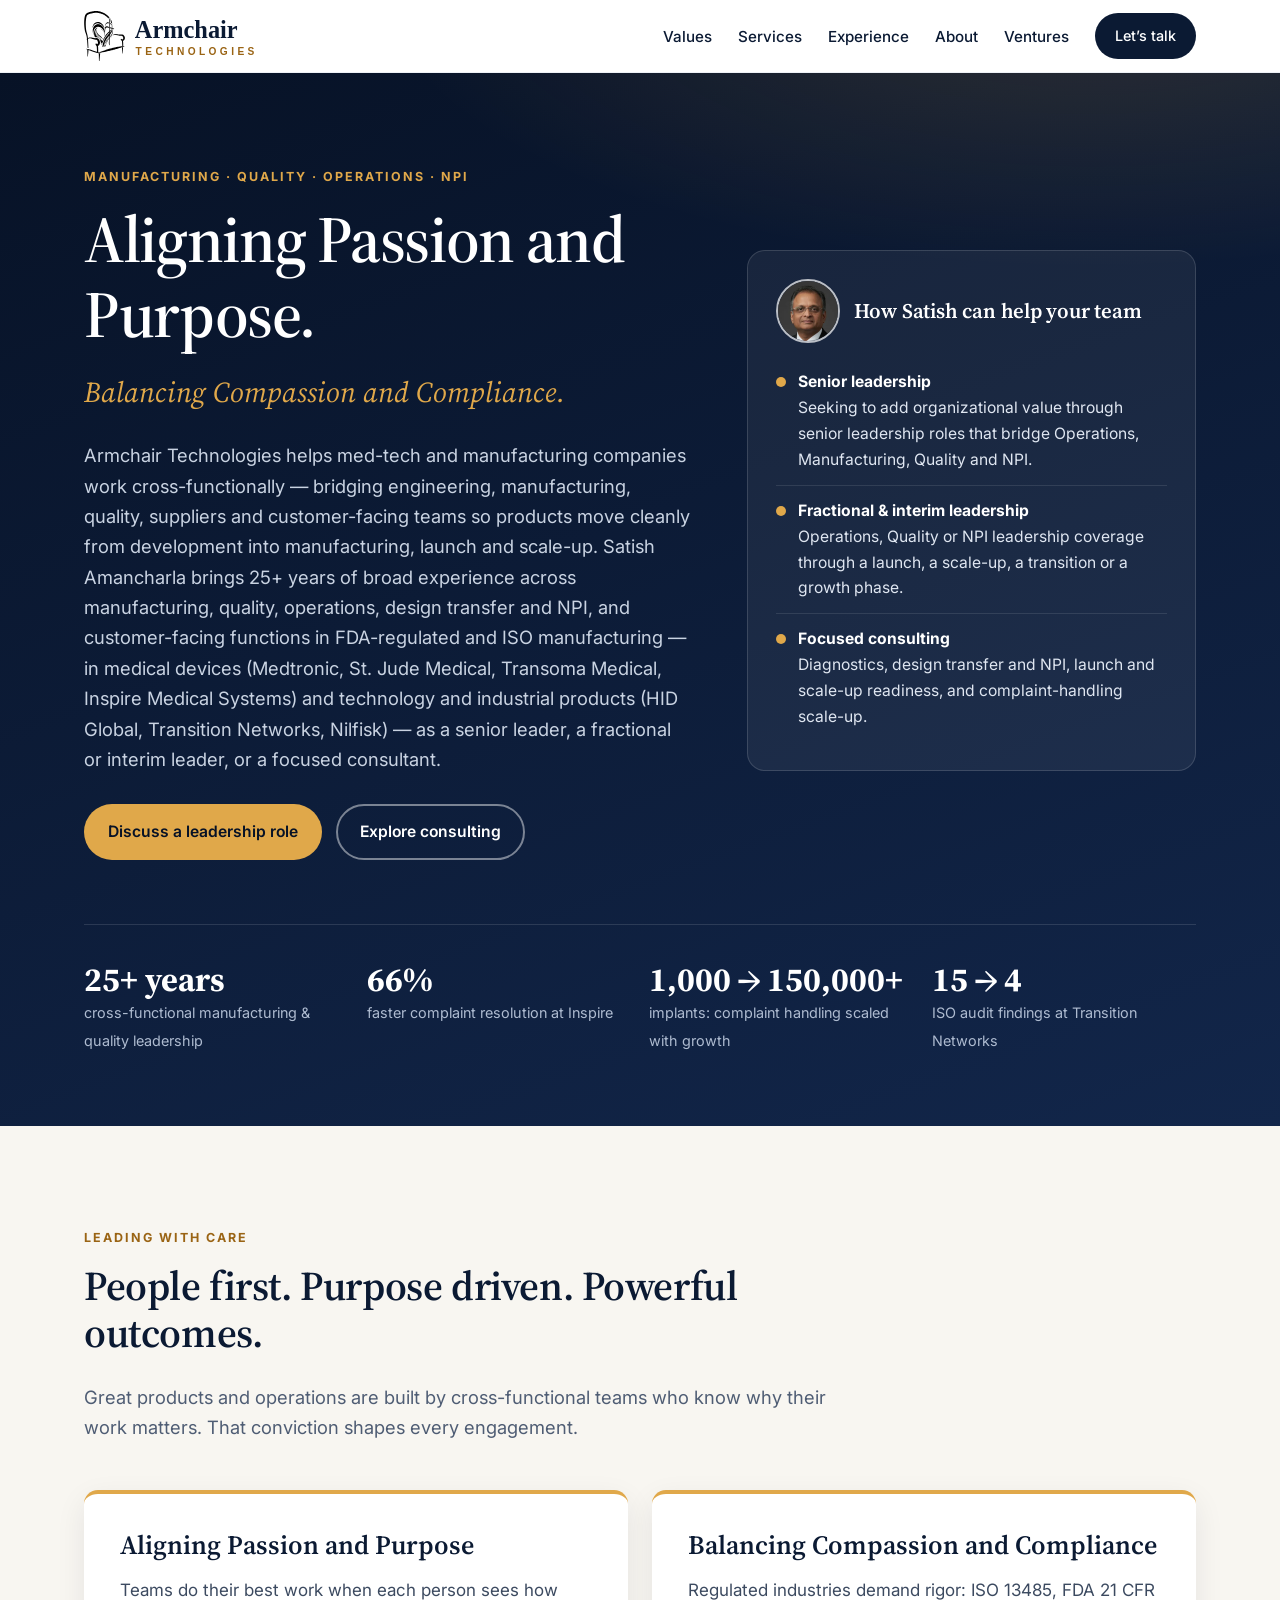
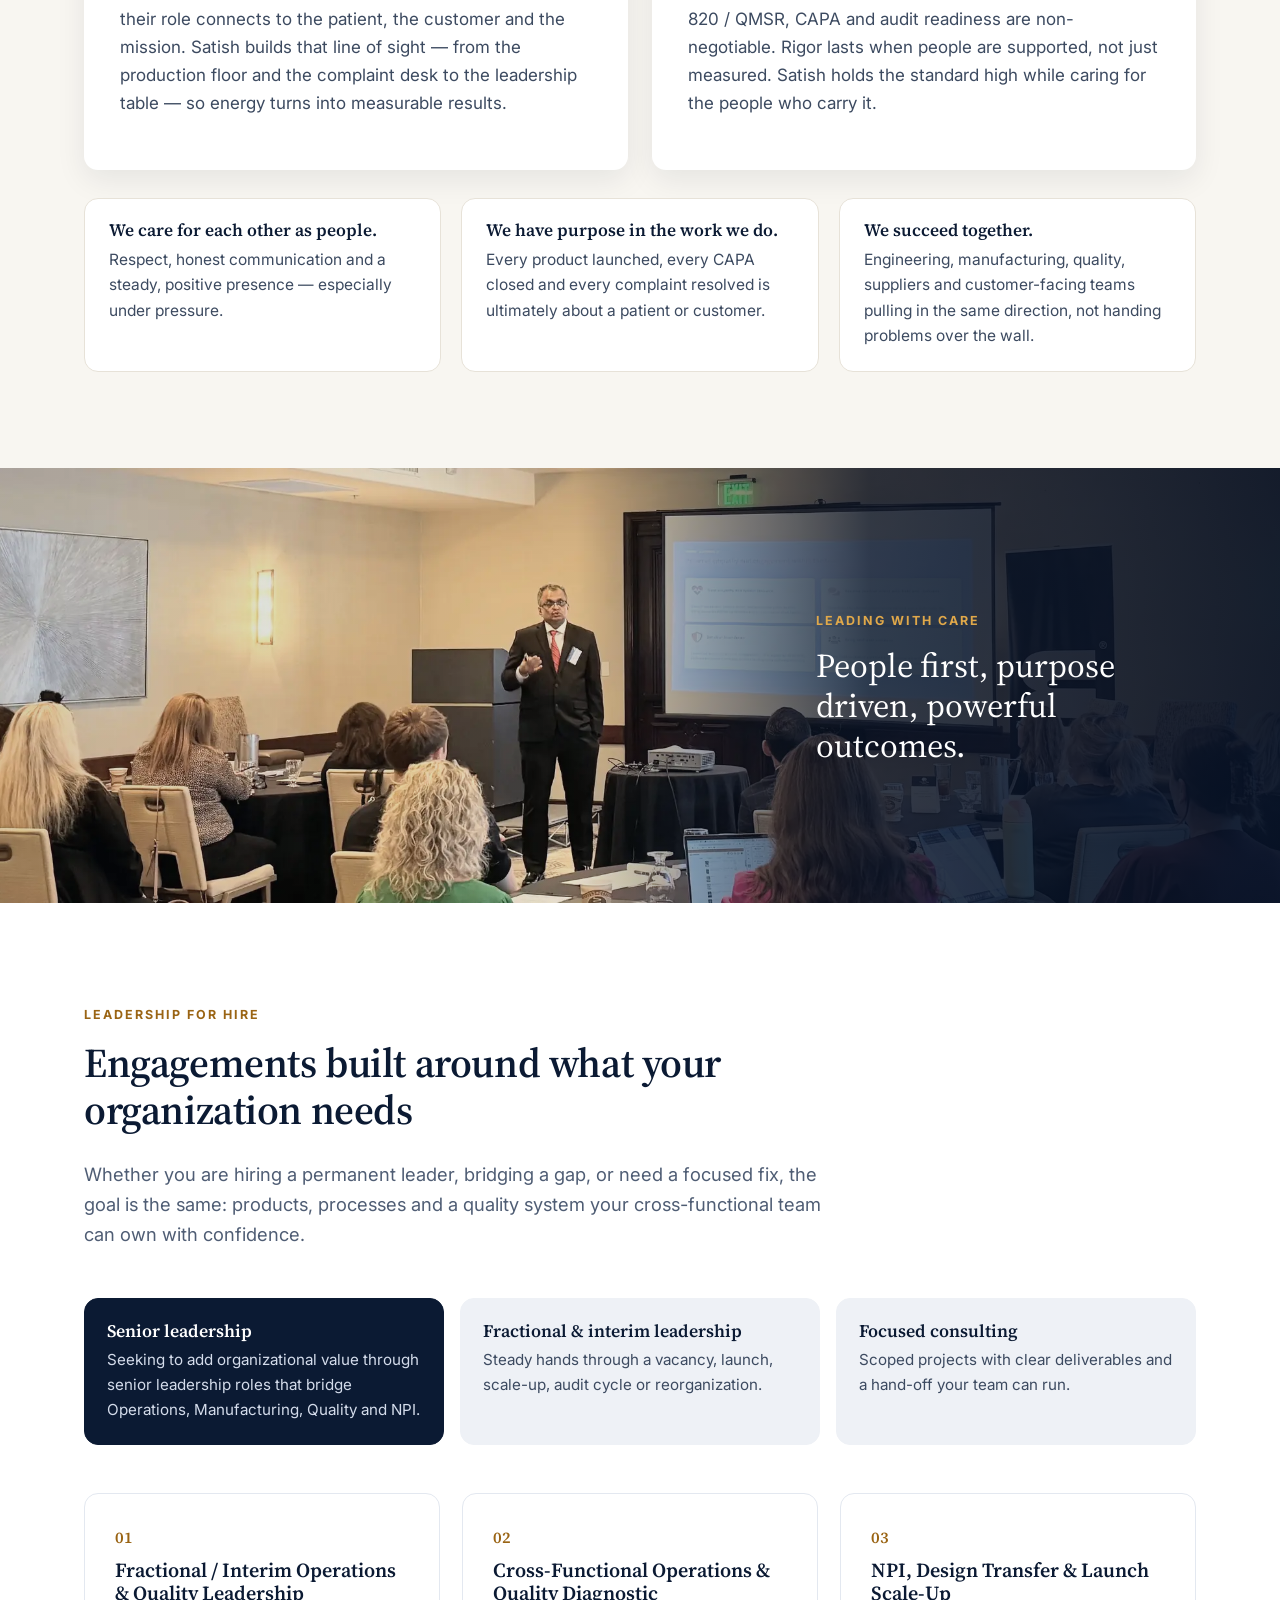
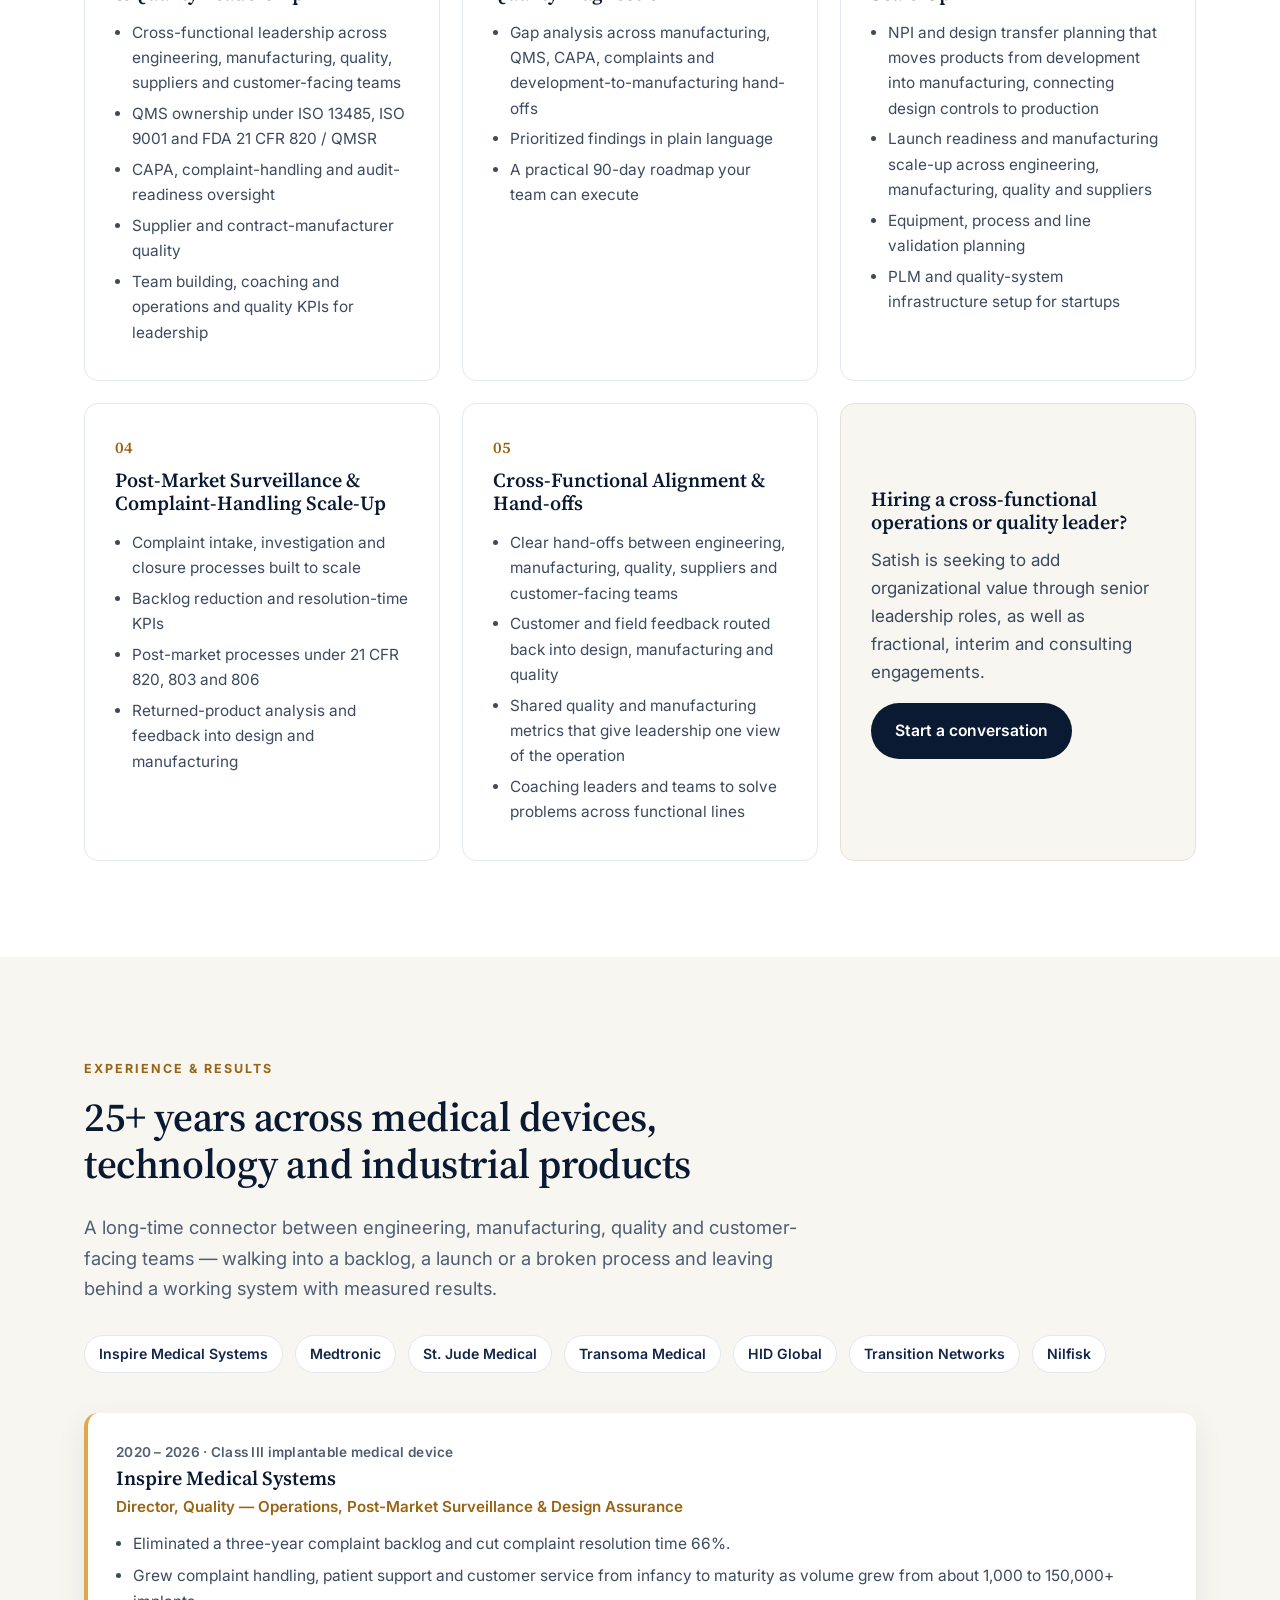
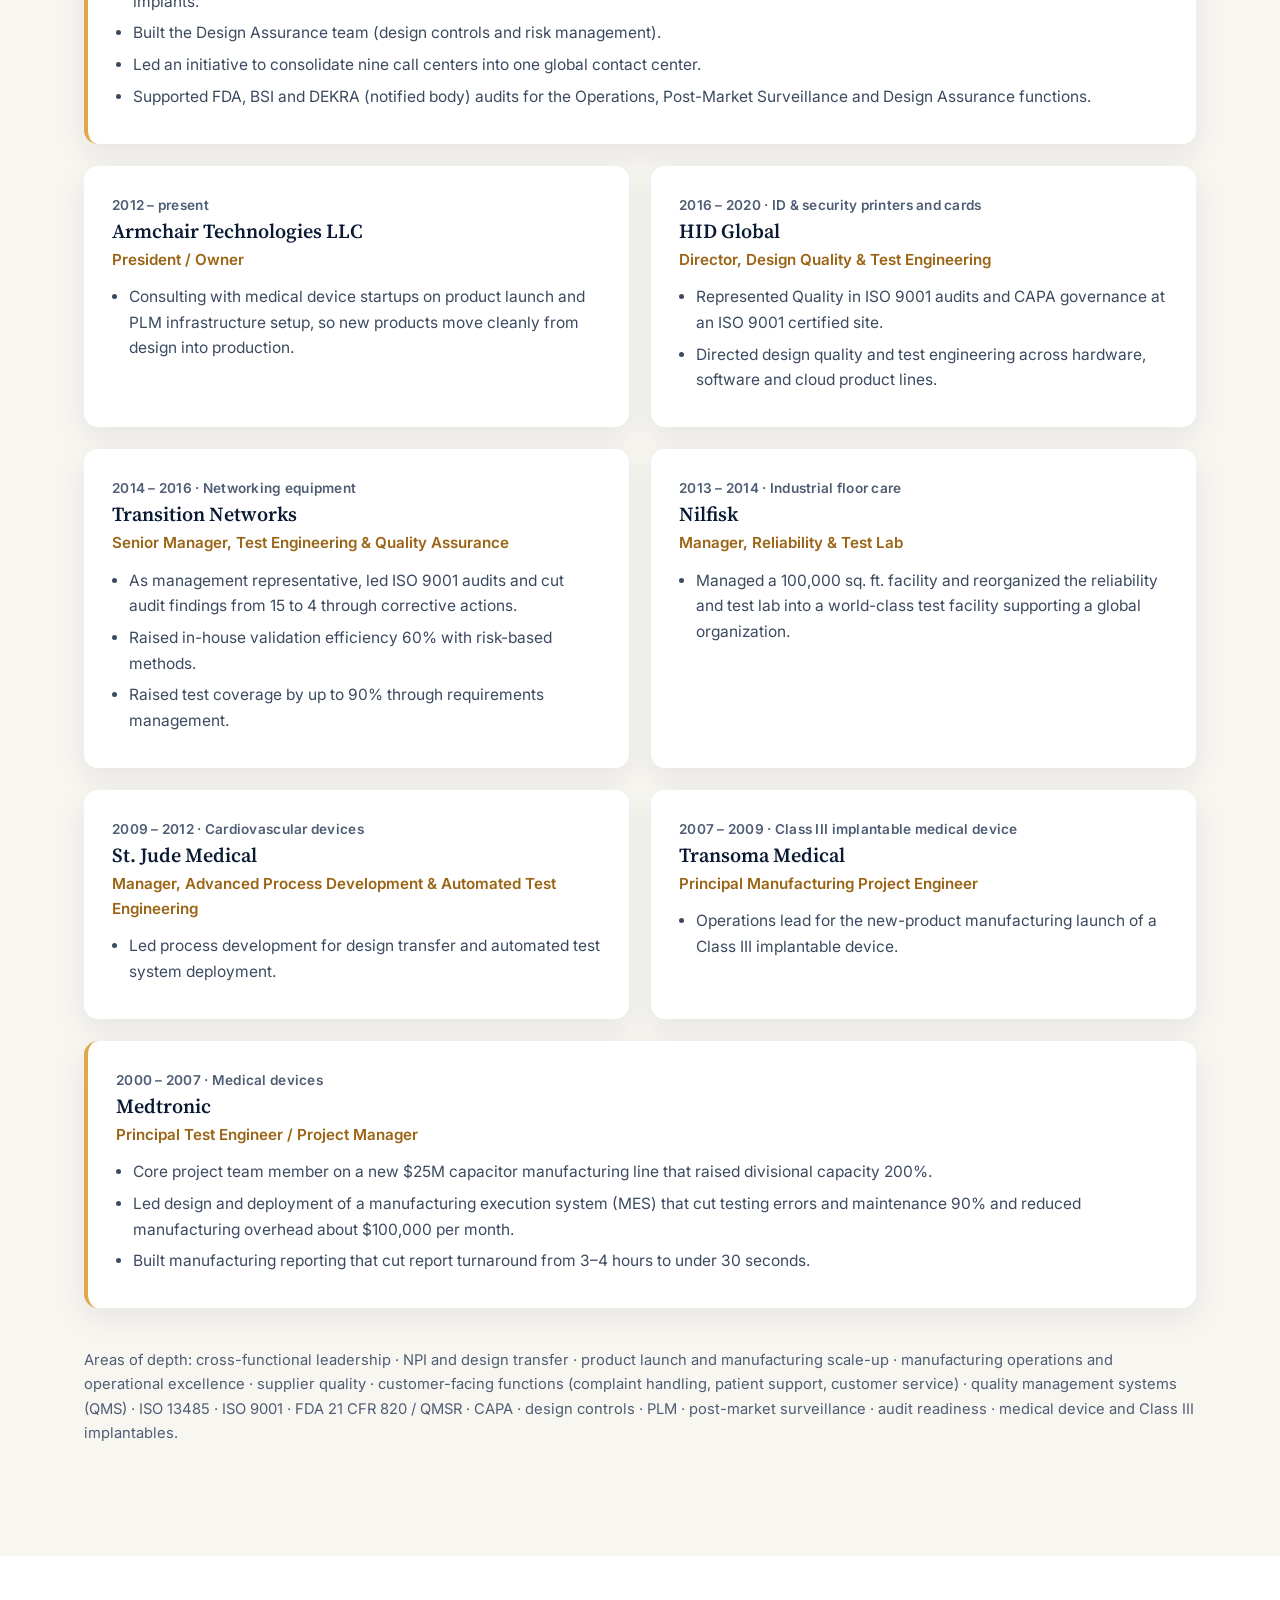
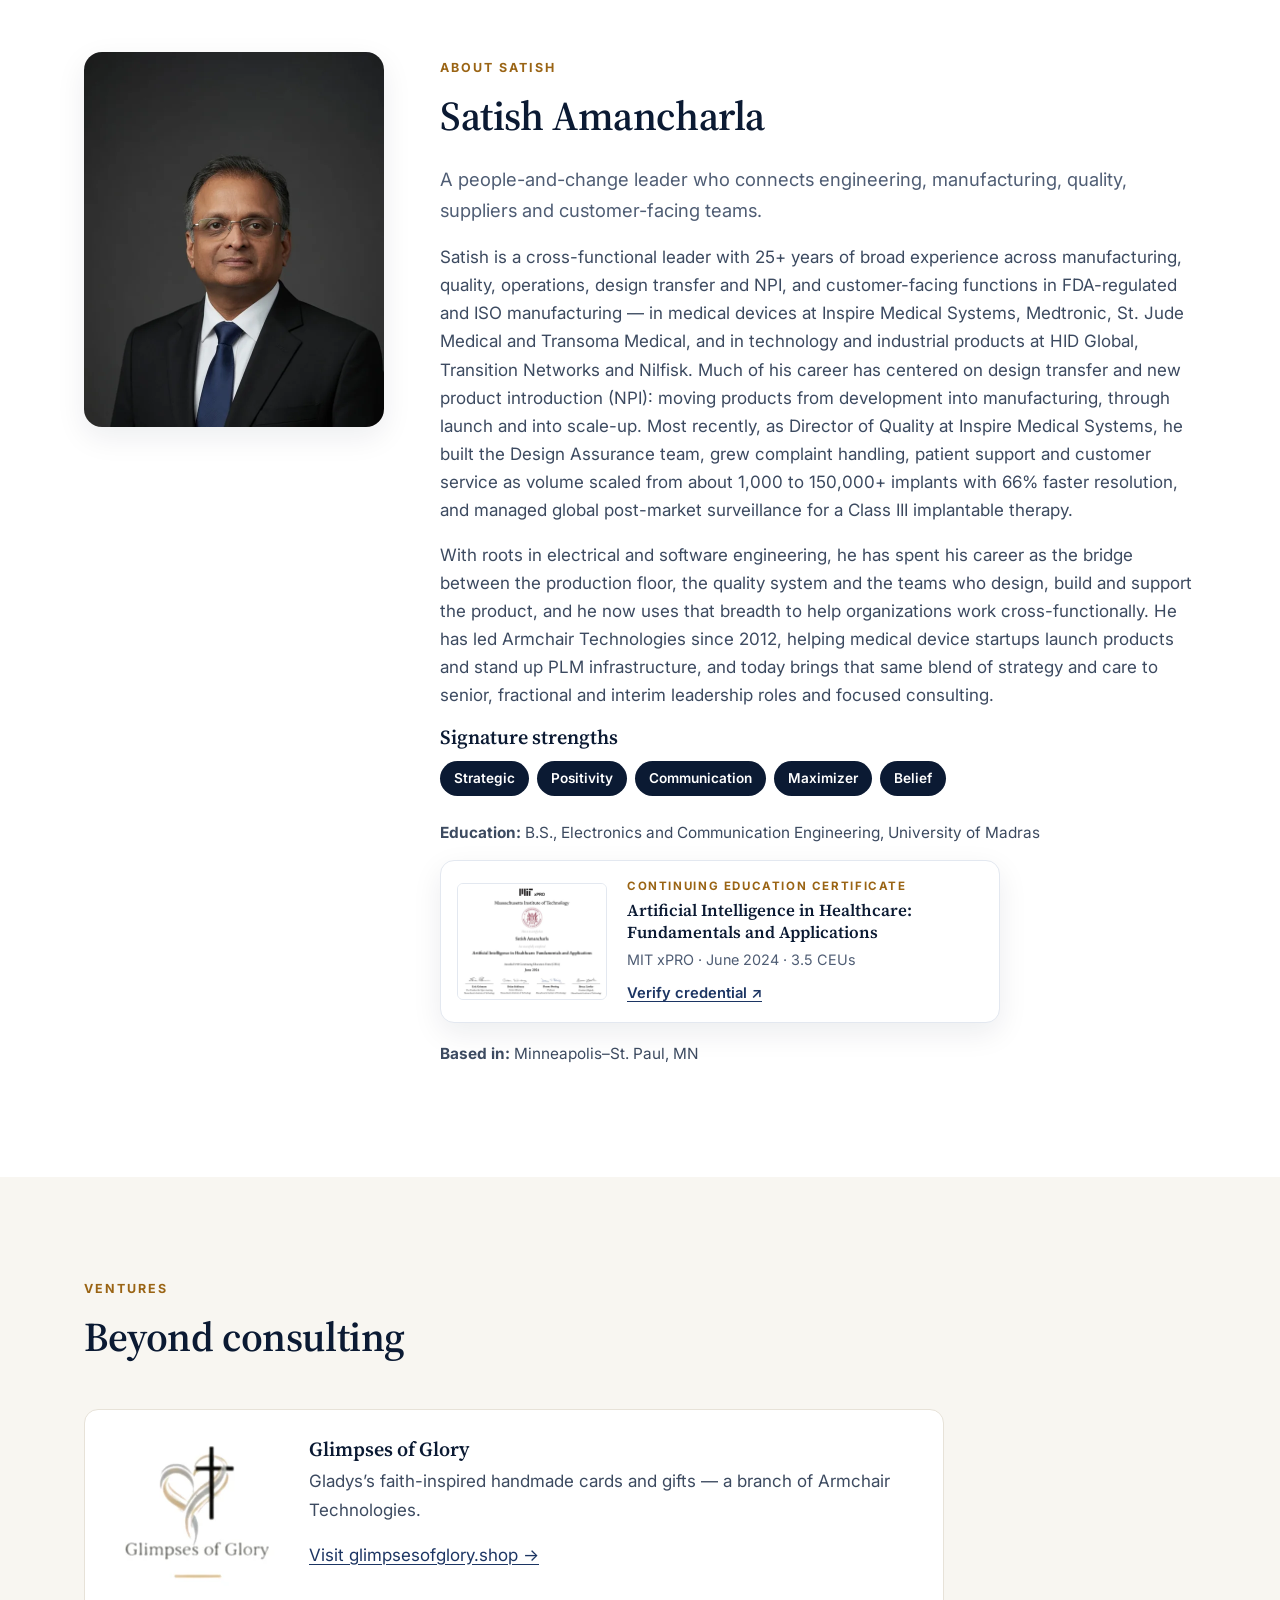
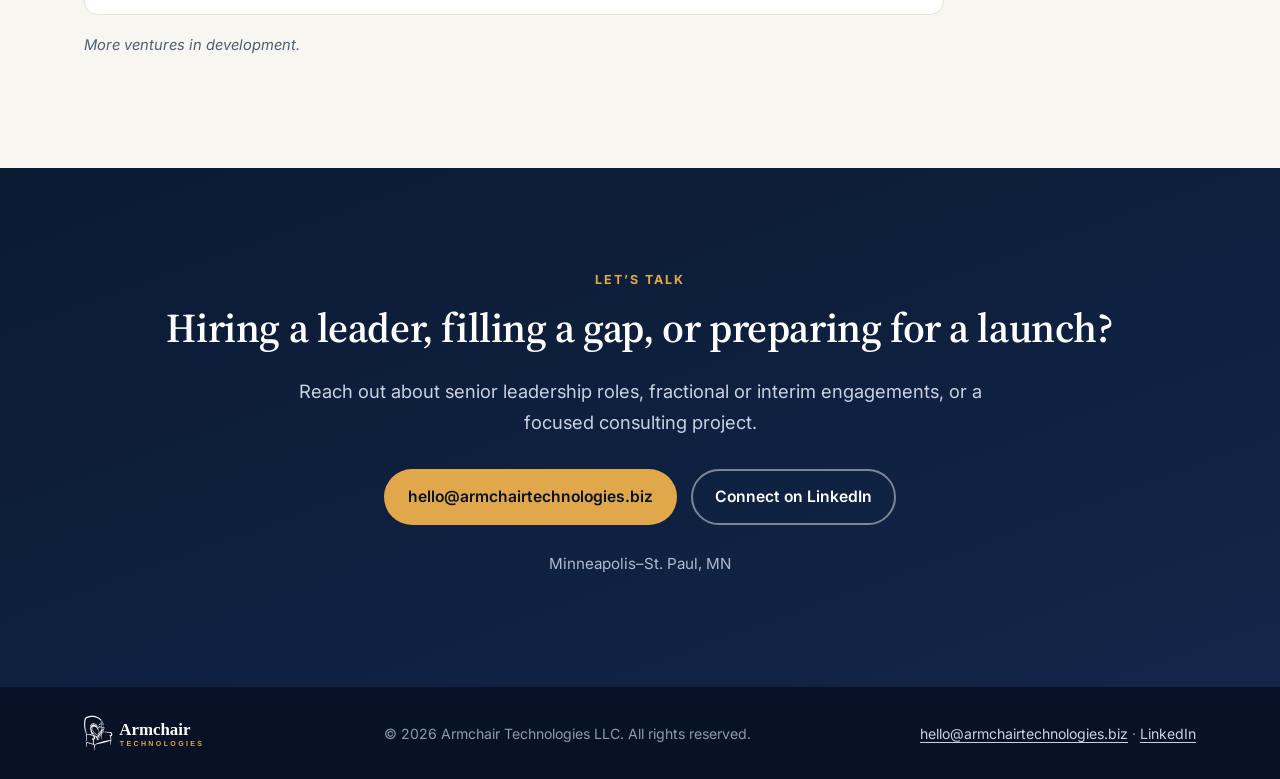
==== commit 6dc04666: "Copy: supply chain -> suppliers" ====
--- a/index.html
+++ b/index.html
@@ -78,7 +78,7 @@
         <span class="eyebrow">Manufacturing · Quality · Operations · NPI</span>
         <h1 id="hero-title">Aligning Passion and Purpose.</h1>
         <p class="theme2">Balancing Compassion and Compliance.</p>
-        <p class="lede">Armchair Technologies helps med-tech and manufacturing companies work cross-functionally — bridging engineering, manufacturing, quality, supply chain and customer-facing teams so products move cleanly from development into manufacturing, launch and scale-up. Satish Amancharla brings 25+ years of broad experience across manufacturing, quality, operations, design transfer and NPI, and customer-facing functions in FDA-regulated and ISO manufacturing — in medical devices (Medtronic, St. Jude Medical, Transoma Medical, Inspire Medical Systems) and technology and industrial products (HID Global, Transition Networks, Nilfisk) — as a senior leader, a fractional or interim leader, or a focused consultant.</p>
+        <p class="lede">Armchair Technologies helps med-tech and manufacturing companies work cross-functionally — bridging engineering, manufacturing, quality, suppliers and customer-facing teams so products move cleanly from development into manufacturing, launch and scale-up. Satish Amancharla brings 25+ years of broad experience across manufacturing, quality, operations, design transfer and NPI, and customer-facing functions in FDA-regulated and ISO manufacturing — in medical devices (Medtronic, St. Jude Medical, Transoma Medical, Inspire Medical Systems) and technology and industrial products (HID Global, Transition Networks, Nilfisk) — as a senior leader, a fractional or interim leader, or a focused consultant.</p>
         <div class="hero-ctas">
           <a class="btn btn-gold" href="#contact">Discuss a leadership role</a>
           <a class="btn btn-ghost" href="#services">Explore consulting</a>
@@ -129,7 +129,7 @@
     <div class="values">
       <div class="value"><h3>We care for each other as people.</h3><p>Respect, honest communication and a steady, positive presence — especially under pressure.</p></div>
       <div class="value"><h3>We have purpose in the work we do.</h3><p>Every product launched, every CAPA closed and every complaint resolved is ultimately about a patient or customer.</p></div>
-      <div class="value"><h3>We succeed together.</h3><p>Engineering, manufacturing, quality, supply chain and customer-facing teams pulling in the same direction, not handing problems over the wall.</p></div>
+      <div class="value"><h3>We succeed together.</h3><p>Engineering, manufacturing, quality, suppliers and customer-facing teams pulling in the same direction, not handing problems over the wall.</p></div>
     </div>
     <!-- FUTURE: Community involvement section (pending Satish). Suggested placement: here or after About.
     <section class="community" id="community" aria-labelledby="community-title">
@@ -174,7 +174,7 @@
         <div class="num">01</div>
         <h3>Fractional / Interim Operations &amp; Quality Leadership</h3>
         <ul>
-          <li>Cross-functional leadership across engineering, manufacturing, quality, supply chain and customer-facing teams</li>
+          <li>Cross-functional leadership across engineering, manufacturing, quality, suppliers and customer-facing teams</li>
           <li>QMS ownership under ISO 13485, ISO 9001 and FDA 21 CFR 820 / QMSR</li>
           <li>CAPA, complaint-handling and audit-readiness oversight</li>
           <li>Supplier and contract-manufacturer quality</li>
@@ -195,7 +195,7 @@
         <h3>NPI, Design Transfer &amp; Launch Scale-Up</h3>
         <ul>
           <li>NPI and design transfer planning that moves products from development into manufacturing, connecting design controls to production</li>
-          <li>Launch readiness and manufacturing scale-up across engineering, manufacturing, quality and supply chain</li>
+          <li>Launch readiness and manufacturing scale-up across engineering, manufacturing, quality and suppliers</li>
           <li>Equipment, process and line validation planning</li>
           <li>PLM and quality-system infrastructure setup for startups</li>
         </ul>
@@ -214,7 +214,7 @@
         <div class="num">05</div>
         <h3>Cross-Functional Alignment &amp; Hand-offs</h3>
         <ul>
-          <li>Clear hand-offs between engineering, manufacturing, quality, supply chain and customer-facing teams</li>
+          <li>Clear hand-offs between engineering, manufacturing, quality, suppliers and customer-facing teams</li>
           <li>Customer and field feedback routed back into design, manufacturing and quality</li>
           <li>Shared quality and manufacturing metrics that give leadership one view of the operation</li>
           <li>Coaching leaders and teams to solve problems across functional lines</li>
@@ -330,7 +330,7 @@
       <div>
         <span class="eyebrow">About Satish</span>
         <h2 id="about-title">Satish Amancharla</h2>
-        <p class="lede">A people-and-change leader who connects engineering, manufacturing, quality, supply chain and customer-facing teams.</p>
+        <p class="lede">A people-and-change leader who connects engineering, manufacturing, quality, suppliers and customer-facing teams.</p>
         <p>Satish is a cross-functional leader with 25+ years of broad experience across manufacturing, quality, operations, design transfer and NPI, and customer-facing functions in FDA-regulated and ISO manufacturing — in medical devices at Inspire Medical Systems, Medtronic, St. Jude Medical and Transoma Medical, and in technology and industrial products at HID Global, Transition Networks and Nilfisk. Much of his career has centered on design transfer and new product introduction (NPI): moving products from development into manufacturing, through launch and into scale-up. Most recently, as Director of Quality at Inspire Medical Systems, he built the Design Assurance team, grew complaint handling, patient support and customer service as volume scaled from about 1,000 to 150,000+ implants with 66% faster resolution, and managed global post-market surveillance for a Class III implantable therapy.</p>
         <p>With roots in electrical and software engineering, he has spent his career as the bridge between the production floor, the quality system and the teams who design, build and support the product, and he now uses that breadth to help organizations work cross-functionally. He has led Armchair Technologies since 2012, helping medical device startups launch products and stand up PLM infrastructure, and today brings that same blend of strategy and care to senior, fractional and interim leadership roles and focused consulting.</p>
         <h3>Signature strengths</h3>
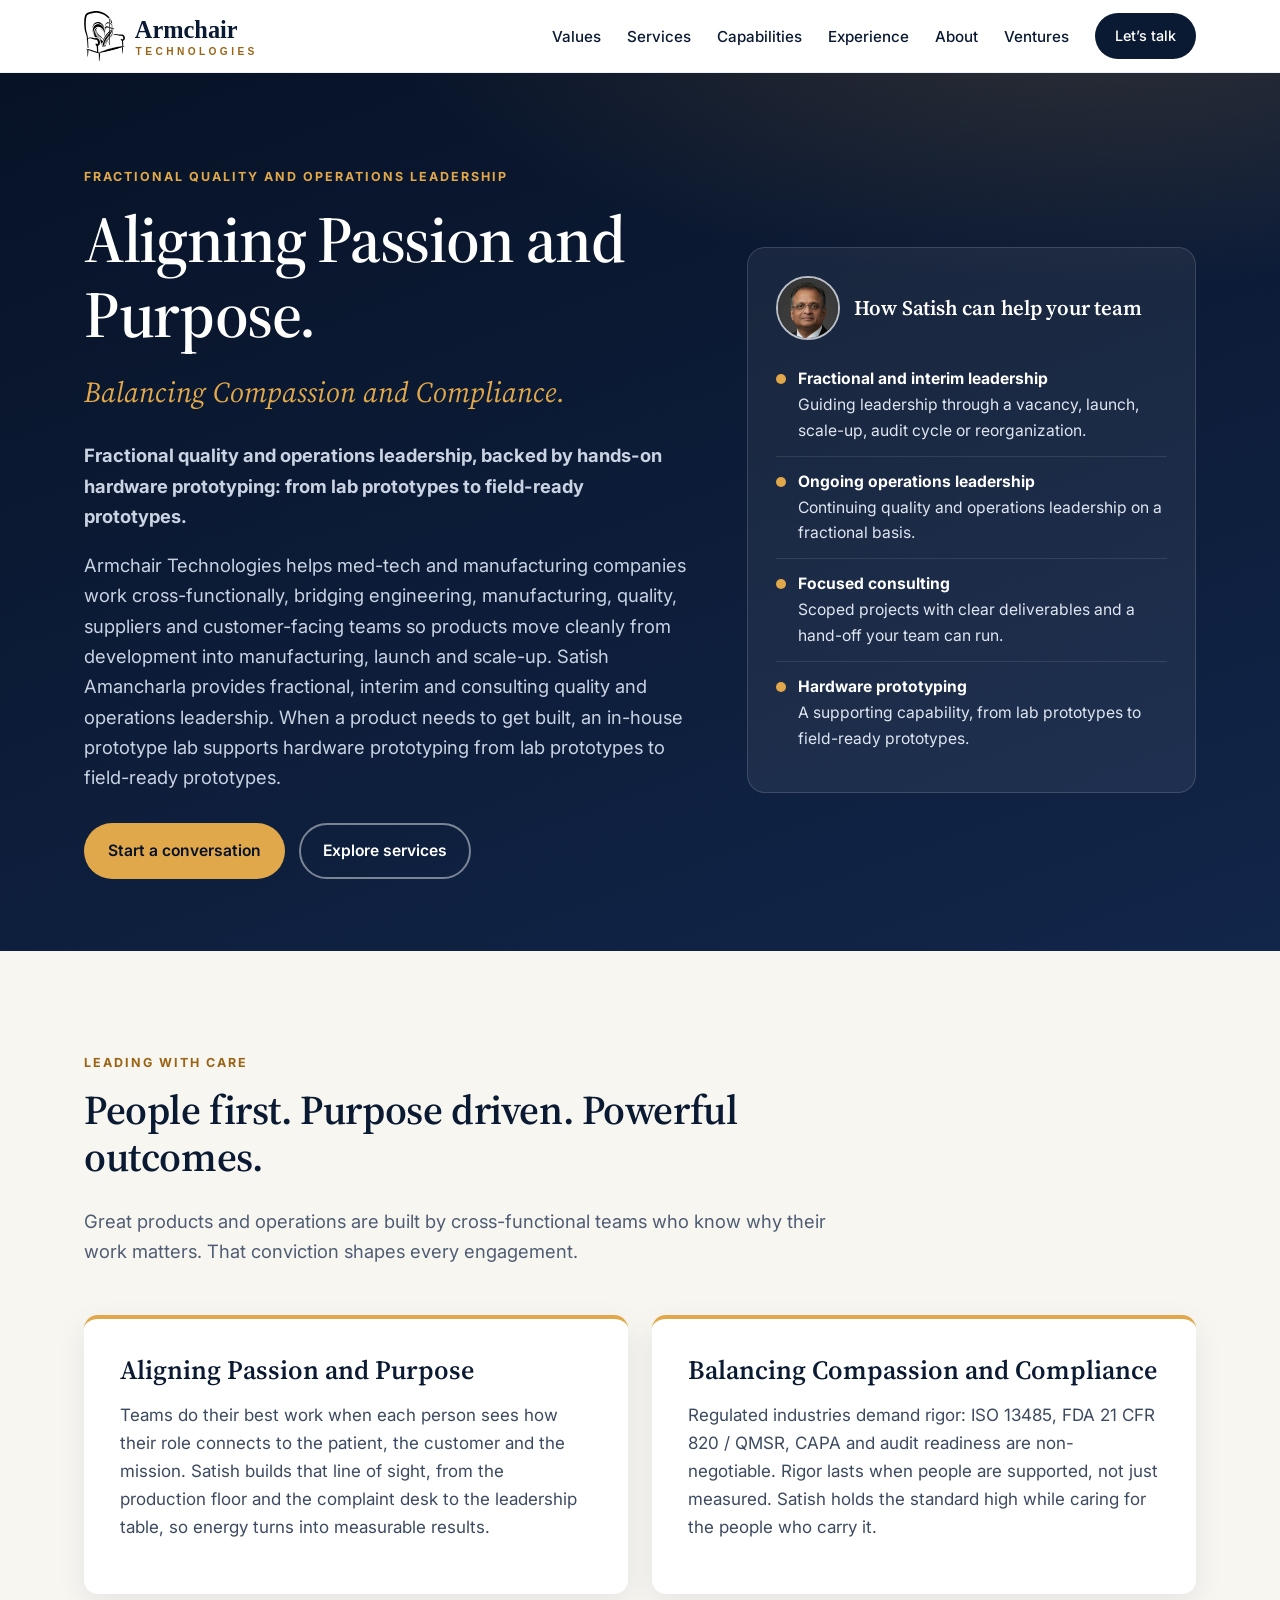
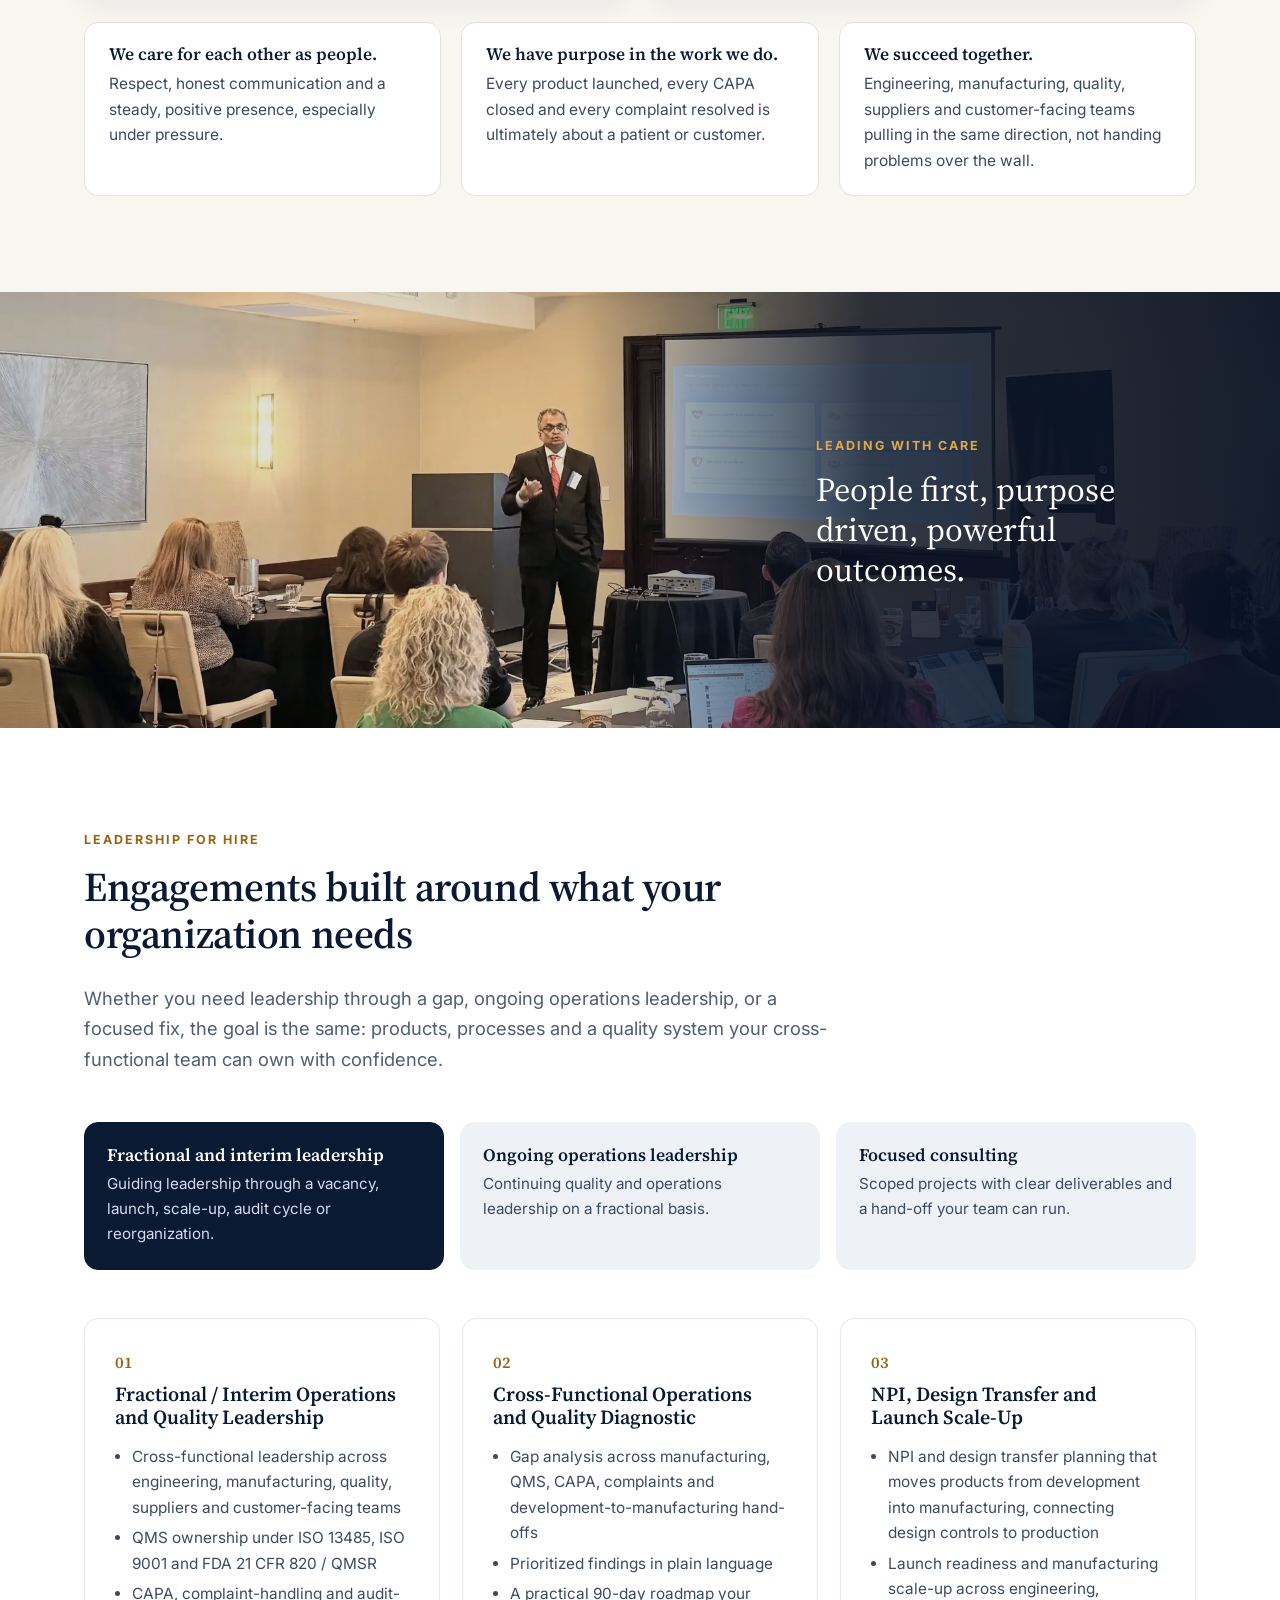
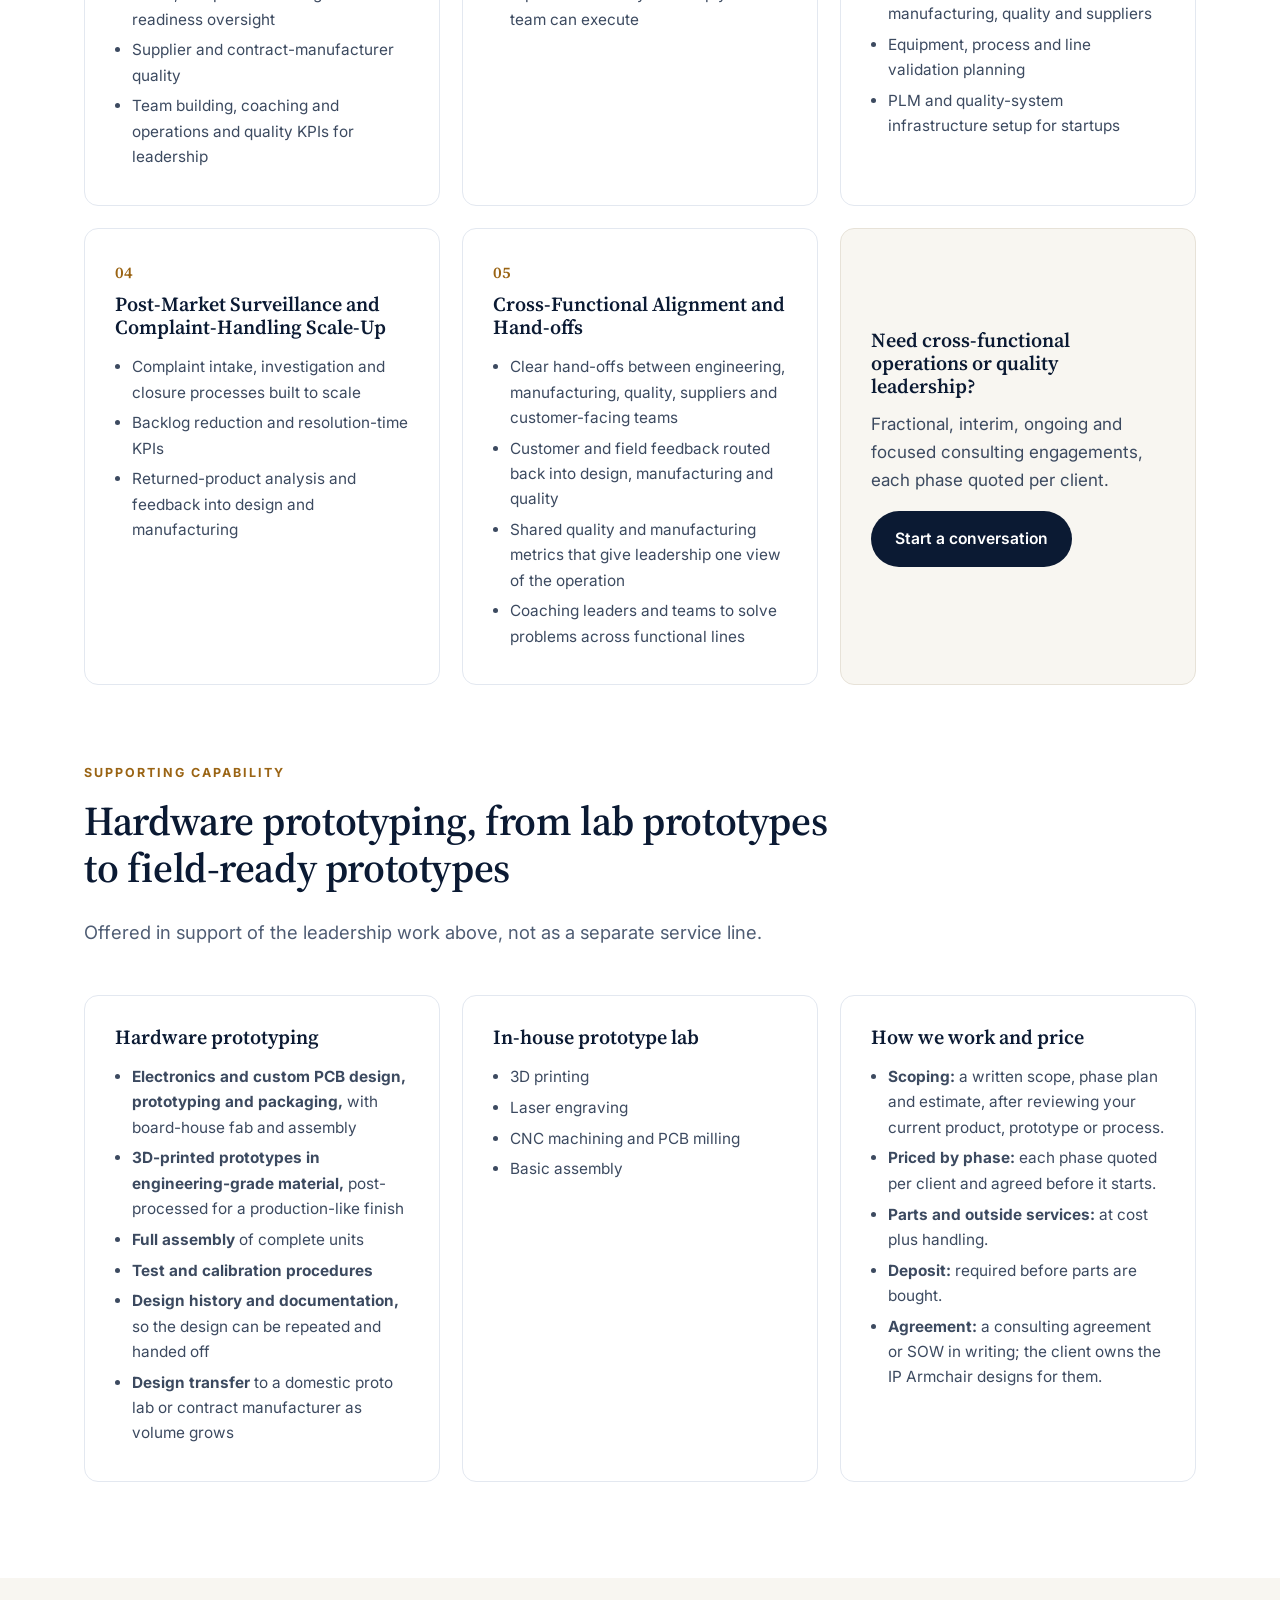
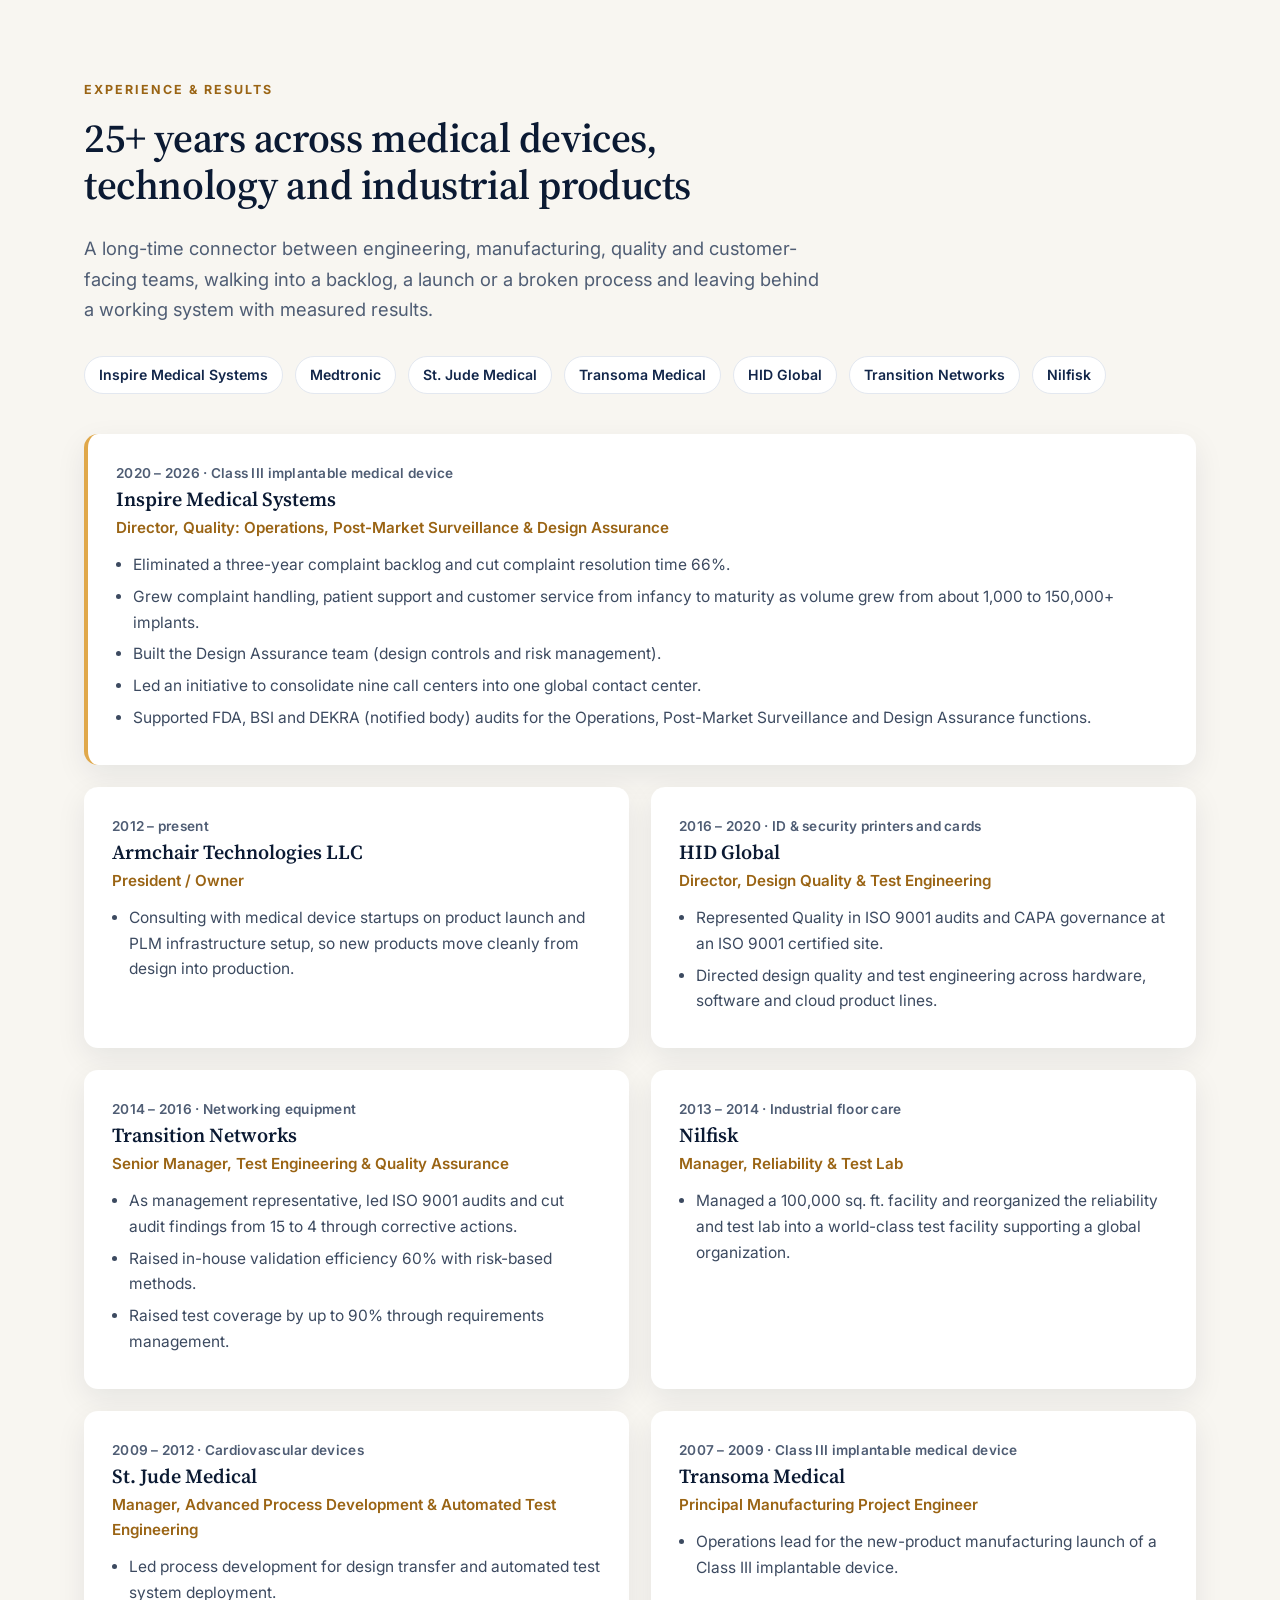
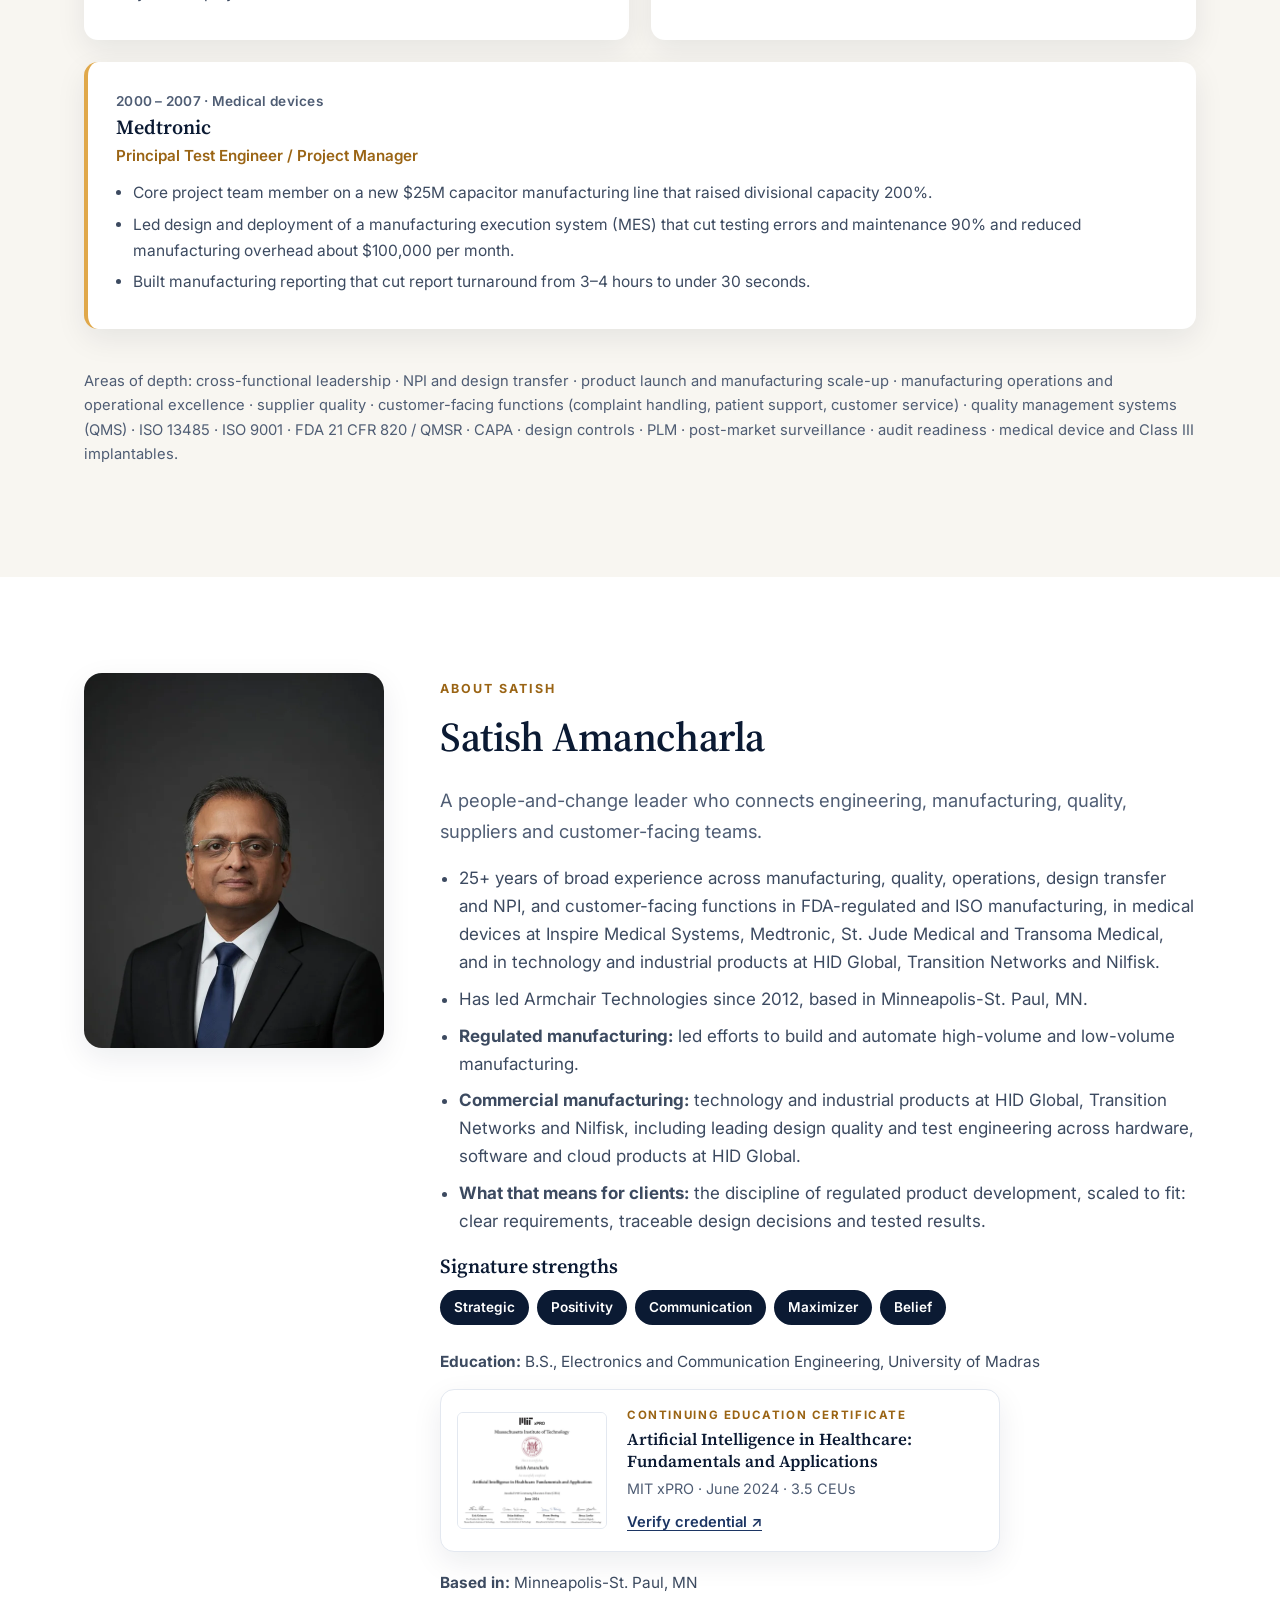
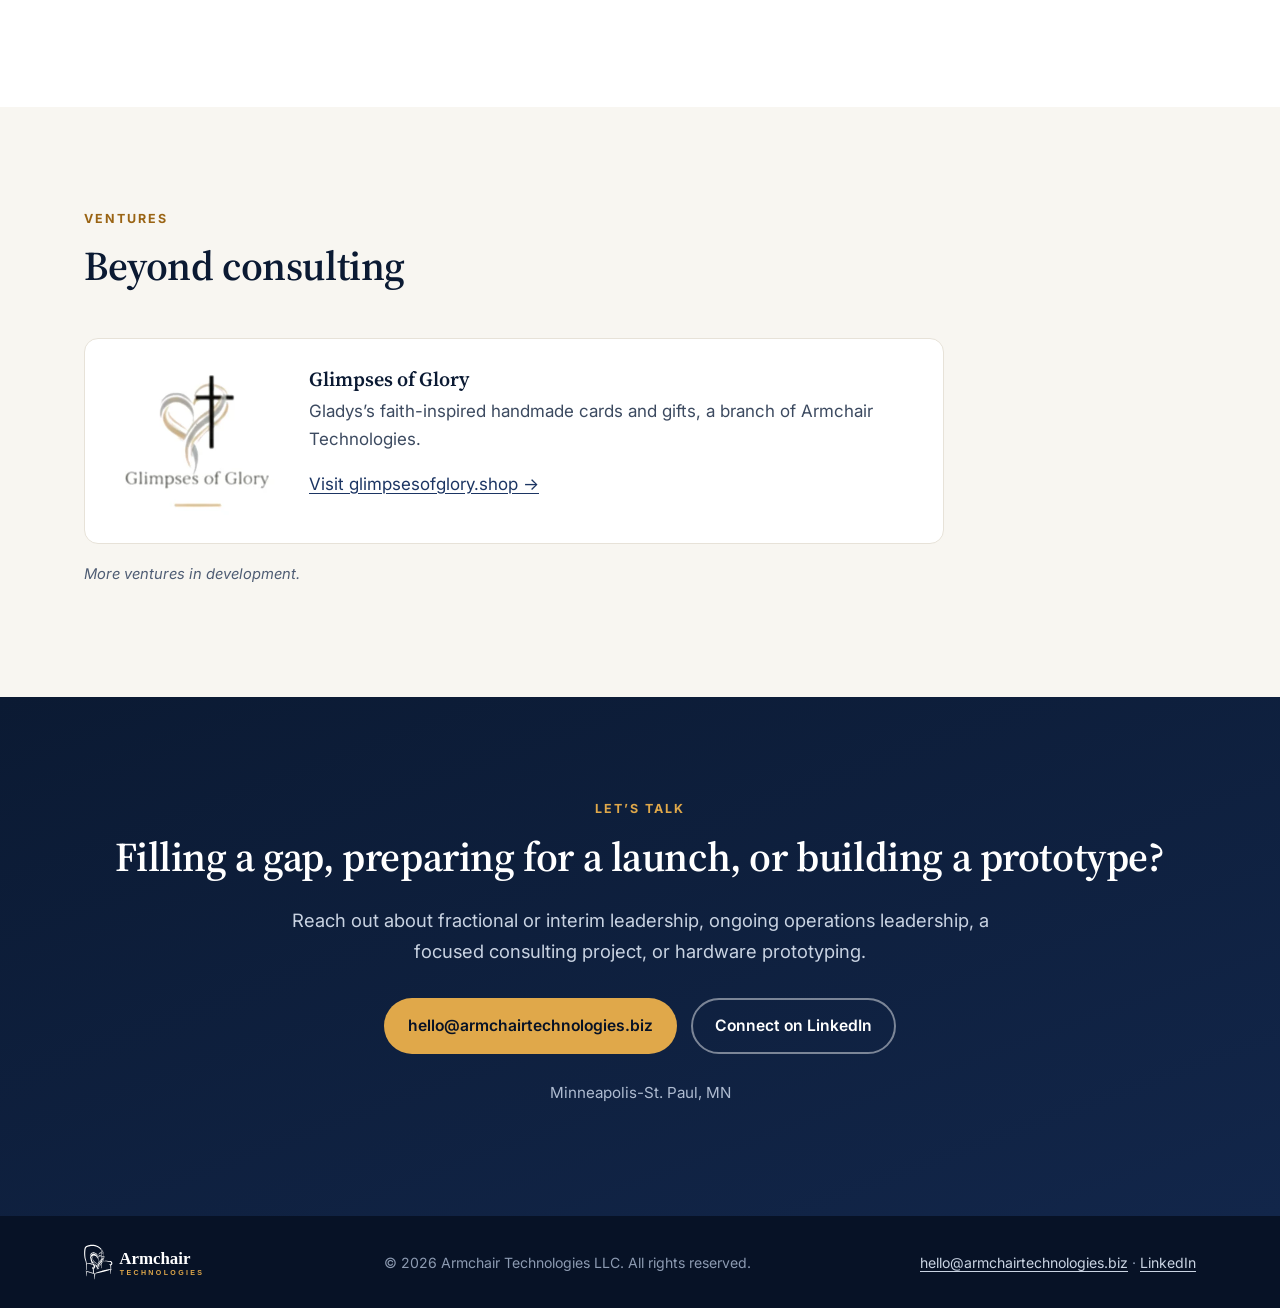
==== commit 18f9f2eb: "Capabilities v5: align site copy with master ATL-MKT-001 v5" ====
--- a/index.html
+++ b/index.html
@@ -3,25 +3,25 @@
 <head>
 <meta charset="utf-8">
 <meta name="viewport" content="width=device-width, initial-scale=1">
-<title>Armchair Technologies | Cross-Functional Leadership in Manufacturing, Quality, Operations &amp; NPI</title>
-<meta name="description" content="Armchair Technologies helps med-tech and manufacturing companies work cross-functionally to move products from development into manufacturing, launch and scale-up. Satish Amancharla brings 25+ years of broad experience across manufacturing, quality, operations, design transfer and NPI, and customer-facing functions. He is seeking to add organizational value through senior leadership roles, fractional and interim leadership, and focused consulting.">
+<title>Armchair Technologies | Fractional Quality and Operations Leadership</title>
+<meta name="description" content="Fractional quality and operations leadership, backed by hands-on hardware prototyping: from lab prototypes to field-ready prototypes. Armchair Technologies helps med-tech and manufacturing companies move products from development into manufacturing, launch and scale-up.">
 <link rel="canonical" href="https://armchairtechnologies.biz/">
 <meta name="robots" content="index, follow">
 <meta name="author" content="Satish Amancharla">
 <meta name="theme-color" content="#0b1a33">
 <meta property="og:type" content="website">
 <meta property="og:site_name" content="Armchair Technologies">
-<meta property="og:title" content="Armchair Technologies | Aligning Passion and Purpose">
-<meta property="og:description" content="Cross-functional leadership across manufacturing, quality, operations and NPI for med-tech and manufacturing companies. Satish Amancharla is seeking to add organizational value through senior leadership roles, fractional and interim leadership, and focused consulting.">
+<meta property="og:title" content="Armchair Technologies | Fractional Quality and Operations Leadership">
+<meta property="og:description" content="Fractional quality and operations leadership, backed by hands-on hardware prototyping: from lab prototypes to field-ready prototypes. For med-tech and manufacturing companies.">
 <meta property="og:url" content="https://armchairtechnologies.biz/">
 <meta property="og:image" content="https://armchairtechnologies.biz/assets/img/og-image.jpg">
 <meta property="og:image:width" content="1200">
 <meta property="og:image:height" content="630">
-<meta property="og:image:alt" content="Armchair Technologies — Aligning Passion and Purpose. Balancing Compassion and Compliance.">
+<meta property="og:image:alt" content="Armchair Technologies: Aligning Passion and Purpose. Balancing Compassion and Compliance.">
 <meta property="og:locale" content="en_US">
 <meta name="twitter:card" content="summary_large_image">
-<meta name="twitter:title" content="Armchair Technologies | Aligning Passion and Purpose">
-<meta name="twitter:description" content="Cross-functional leadership across manufacturing, quality, operations and NPI for med-tech and manufacturing companies.">
+<meta name="twitter:title" content="Armchair Technologies | Fractional Quality and Operations Leadership">
+<meta name="twitter:description" content="Fractional quality and operations leadership, backed by hands-on hardware prototyping: from lab prototypes to field-ready prototypes.">
 <meta name="twitter:image" content="https://armchairtechnologies.biz/assets/img/og-image.jpg">
 <link rel="icon" href="/favicon.svg" type="image/svg+xml">
 <link rel="icon" href="/favicon-32.png" sizes="32x32" type="image/png">
@@ -37,7 +37,7 @@
   "name": "Armchair Technologies LLC",
   "url": "https://armchairtechnologies.biz/",
   "logo": "https://armchairtechnologies.biz/assets/img/logo.svg",
-  "description": "Cross-functional manufacturing, quality, operations and NPI / design transfer leadership and consulting for medical device and manufacturing companies.",
+  "description": "Fractional quality and operations leadership, backed by hands-on hardware prototyping: from lab prototypes to field-ready prototypes, for med-tech and manufacturing companies.",
   "email": "hello@armchairtechnologies.biz",
   "areaServed": "US",
   "address": {"@type": "PostalAddress", "addressLocality": "Minneapolis-St. Paul", "addressRegion": "MN", "addressCountry": "US"},
@@ -47,7 +47,7 @@
     "jobTitle": "President / Owner",
     "sameAs": ["https://www.linkedin.com/in/satishamancharla"]
   },
-  "knowsAbout": ["Cross-functional leadership","Manufacturing operations","New product introduction (NPI)","Design transfer","Product launch and scale-up","Complaint handling and customer service","Quality management systems","ISO 13485","ISO 9001","FDA 21 CFR 820 / QMSR","CAPA","Design controls","PLM","Post-market surveillance","Supplier quality","Audit readiness","Medical devices"]
+  "knowsAbout": ["Cross-functional leadership","Manufacturing operations","New product introduction (NPI)","Design transfer","Product launch and scale-up","Complaint handling and customer service","Quality management systems","ISO 13485","ISO 9001","FDA 21 CFR 820 / QMSR","CAPA","Design controls","PLM","Post-market surveillance","Supplier quality","Audit readiness","Medical devices","Hardware prototyping","Electronics and custom PCB design"]
 }
 </script>
 </head>
@@ -61,6 +61,7 @@
     <ul class="nav-links" id="nav-links">
       <li><a href="#values">Values</a></li>
       <li><a href="#services">Services</a></li>
+      <li><a href="#capabilities">Capabilities</a></li>
       <li><a href="#experience">Experience</a></li>
       <li><a href="#about">About</a></li>
       <li><a href="#ventures">Ventures</a></li>
@@ -75,13 +76,14 @@
   <div class="wrap">
     <div class="hero-grid">
       <div>
-        <span class="eyebrow">Manufacturing · Quality · Operations · NPI</span>
+        <span class="eyebrow">Fractional Quality and Operations Leadership</span>
         <h1 id="hero-title">Aligning Passion and Purpose.</h1>
         <p class="theme2">Balancing Compassion and Compliance.</p>
-        <p class="lede">Armchair Technologies helps med-tech and manufacturing companies work cross-functionally — bridging engineering, manufacturing, quality, suppliers and customer-facing teams so products move cleanly from development into manufacturing, launch and scale-up. Satish Amancharla brings 25+ years of broad experience across manufacturing, quality, operations, design transfer and NPI, and customer-facing functions in FDA-regulated and ISO manufacturing — in medical devices (Medtronic, St. Jude Medical, Transoma Medical, Inspire Medical Systems) and technology and industrial products (HID Global, Transition Networks, Nilfisk) — as a senior leader, a fractional or interim leader, or a focused consultant.</p>
+        <p class="lede"><strong>Fractional quality and operations leadership, backed by hands-on hardware prototyping: from lab prototypes to field-ready prototypes.</strong></p>
+        <p class="lede">Armchair Technologies helps med-tech and manufacturing companies work cross-functionally, bridging engineering, manufacturing, quality, suppliers and customer-facing teams so products move cleanly from development into manufacturing, launch and scale-up. Satish Amancharla provides fractional, interim and consulting quality and operations leadership. When a product needs to get built, an in-house prototype lab supports hardware prototyping from lab prototypes to field-ready prototypes.</p>
         <div class="hero-ctas">
-          <a class="btn btn-gold" href="#contact">Discuss a leadership role</a>
-          <a class="btn btn-ghost" href="#services">Explore consulting</a>
+          <a class="btn btn-gold" href="#contact">Start a conversation</a>
+          <a class="btn btn-ghost" href="#services">Explore services</a>
         </div>
       </div>
       <aside class="open-card" aria-labelledby="open-title">
@@ -93,18 +95,13 @@
           <h2 id="open-title">How Satish can help your team</h2>
         </div>
         <ul>
-          <li><span class="dot" aria-hidden="true"></span><div><strong>Senior leadership</strong>Seeking to add organizational value through senior leadership roles that bridge Operations, Manufacturing, Quality and NPI.</div></li>
-          <li><span class="dot" aria-hidden="true"></span><div><strong>Fractional &amp; interim leadership</strong>Operations, Quality or NPI leadership coverage through a launch, a scale-up, a transition or a growth phase.</div></li>
-          <li><span class="dot" aria-hidden="true"></span><div><strong>Focused consulting</strong>Diagnostics, design transfer and NPI, launch and scale-up readiness, and complaint-handling scale-up.</div></li>
+          <li><span class="dot" aria-hidden="true"></span><div><strong>Fractional and interim leadership</strong>Guiding leadership through a vacancy, launch, scale-up, audit cycle or reorganization.</div></li>
+          <li><span class="dot" aria-hidden="true"></span><div><strong>Ongoing operations leadership</strong>Continuing quality and operations leadership on a fractional basis.</div></li>
+          <li><span class="dot" aria-hidden="true"></span><div><strong>Focused consulting</strong>Scoped projects with clear deliverables and a hand-off your team can run.</div></li>
+          <li><span class="dot" aria-hidden="true"></span><div><strong>Hardware prototyping</strong>A supporting capability, from lab prototypes to field-ready prototypes.</div></li>
         </ul>
       </aside>
     </div>
-    <ul class="stats" aria-label="Highlights">
-      <li class="stat"><b>25+ years</b><span>cross-functional manufacturing &amp; quality leadership</span></li>
-      <li class="stat"><b>66%</b><span>faster complaint resolution at Inspire</span></li>
-      <li class="stat"><b>1,000 → 150,000+</b><span>implants: complaint handling scaled with growth</span></li>
-      <li class="stat"><b>15 → 4</b><span>ISO audit findings at Transition Networks</span></li>
-    </ul>
   </div>
 </section>
 
@@ -119,7 +116,7 @@
     <div class="themes">
       <article class="theme">
         <h3>Aligning Passion and Purpose</h3>
-        <p>Teams do their best work when each person sees how their role connects to the patient, the customer and the mission. Satish builds that line of sight — from the production floor and the complaint desk to the leadership table — so energy turns into measurable results.</p>
+        <p>Teams do their best work when each person sees how their role connects to the patient, the customer and the mission. Satish builds that line of sight, from the production floor and the complaint desk to the leadership table, so energy turns into measurable results.</p>
       </article>
       <article class="theme">
         <h3>Balancing Compassion and Compliance</h3>
@@ -127,7 +124,7 @@
       </article>
     </div>
     <div class="values">
-      <div class="value"><h3>We care for each other as people.</h3><p>Respect, honest communication and a steady, positive presence — especially under pressure.</p></div>
+      <div class="value"><h3>We care for each other as people.</h3><p>Respect, honest communication and a steady, positive presence, especially under pressure.</p></div>
       <div class="value"><h3>We have purpose in the work we do.</h3><p>Every product launched, every CAPA closed and every complaint resolved is ultimately about a patient or customer.</p></div>
       <div class="value"><h3>We succeed together.</h3><p>Engineering, manufacturing, quality, suppliers and customer-facing teams pulling in the same direction, not handing problems over the wall.</p></div>
     </div>
@@ -162,17 +159,17 @@
     <div class="section-head">
       <span class="eyebrow">Leadership for hire</span>
       <h2 id="services-title">Engagements built around what your organization needs</h2>
-      <p class="lede">Whether you are hiring a permanent leader, bridging a gap, or need a focused fix, the goal is the same: products, processes and a quality system your cross-functional team can own with confidence.</p>
+      <p class="lede">Whether you need leadership through a gap, ongoing operations leadership, or a focused fix, the goal is the same: products, processes and a quality system your cross-functional team can own with confidence.</p>
     </div>
     <div class="models" role="list">
-      <div class="model featured" role="listitem"><h3>Senior leadership</h3><p>Seeking to add organizational value through senior leadership roles that bridge Operations, Manufacturing, Quality and NPI.</p></div>
-      <div class="model" role="listitem"><h3>Fractional &amp; interim leadership</h3><p>Steady hands through a vacancy, launch, scale-up, audit cycle or reorganization.</p></div>
+      <div class="model featured" role="listitem"><h3>Fractional and interim leadership</h3><p>Guiding leadership through a vacancy, launch, scale-up, audit cycle or reorganization.</p></div>
+      <div class="model" role="listitem"><h3>Ongoing operations leadership</h3><p>Continuing quality and operations leadership on a fractional basis.</p></div>
       <div class="model" role="listitem"><h3>Focused consulting</h3><p>Scoped projects with clear deliverables and a hand-off your team can run.</p></div>
     </div>
     <div class="services">
       <article class="service">
         <div class="num">01</div>
-        <h3>Fractional / Interim Operations &amp; Quality Leadership</h3>
+        <h3>Fractional / Interim Operations and Quality Leadership</h3>
         <ul>
           <li>Cross-functional leadership across engineering, manufacturing, quality, suppliers and customer-facing teams</li>
           <li>QMS ownership under ISO 13485, ISO 9001 and FDA 21 CFR 820 / QMSR</li>
@@ -183,7 +180,7 @@
       </article>
       <article class="service">
         <div class="num">02</div>
-        <h3>Cross-Functional Operations &amp; Quality Diagnostic</h3>
+        <h3>Cross-Functional Operations and Quality Diagnostic</h3>
         <ul>
           <li>Gap analysis across manufacturing, QMS, CAPA, complaints and development-to-manufacturing hand-offs</li>
           <li>Prioritized findings in plain language</li>
@@ -192,7 +189,7 @@
       </article>
       <article class="service">
         <div class="num">03</div>
-        <h3>NPI, Design Transfer &amp; Launch Scale-Up</h3>
+        <h3>NPI, Design Transfer and Launch Scale-Up</h3>
         <ul>
           <li>NPI and design transfer planning that moves products from development into manufacturing, connecting design controls to production</li>
           <li>Launch readiness and manufacturing scale-up across engineering, manufacturing, quality and suppliers</li>
@@ -202,17 +199,16 @@
       </article>
       <article class="service">
         <div class="num">04</div>
-        <h3>Post-Market Surveillance &amp; Complaint-Handling Scale-Up</h3>
+        <h3>Post-Market Surveillance and Complaint-Handling Scale-Up</h3>
         <ul>
           <li>Complaint intake, investigation and closure processes built to scale</li>
           <li>Backlog reduction and resolution-time KPIs</li>
-          <li>Post-market processes under 21 CFR 820, 803 and 806</li>
           <li>Returned-product analysis and feedback into design and manufacturing</li>
         </ul>
       </article>
       <article class="service">
         <div class="num">05</div>
-        <h3>Cross-Functional Alignment &amp; Hand-offs</h3>
+        <h3>Cross-Functional Alignment and Hand-offs</h3>
         <ul>
           <li>Clear hand-offs between engineering, manufacturing, quality, suppliers and customer-facing teams</li>
           <li>Customer and field feedback routed back into design, manufacturing and quality</li>
@@ -221,9 +217,48 @@
         </ul>
       </article>
       <article class="service cta-card">
-        <h3>Hiring a cross-functional operations or quality leader?</h3>
-        <p>Satish is seeking to add organizational value through senior leadership roles, as well as fractional, interim and consulting engagements.</p>
+        <h3>Need cross-functional operations or quality leadership?</h3>
+        <p>Fractional, interim, ongoing and focused consulting engagements, each phase quoted per client.</p>
         <p><a class="btn btn-navy" href="#contact">Start a conversation</a></p>
+      </article>
+    </div>
+
+    <!-- CAPABILITIES: supporting capability, not a separate service line (source: ATL-MKT-001 v5) -->
+    <div class="section-head subsection" id="capabilities">
+      <span class="eyebrow">Supporting capability</span>
+      <h2 id="capabilities-title">Hardware prototyping, from lab prototypes to field-ready prototypes</h2>
+      <p class="lede">Offered in support of the leadership work above, not as a separate service line.</p>
+    </div>
+    <div class="services">
+      <article class="service">
+        <h3>Hardware prototyping</h3>
+        <ul>
+          <li><strong>Electronics and custom PCB design, prototyping and packaging,</strong> with board-house fab and assembly</li>
+          <li><strong>3D-printed prototypes in engineering-grade material,</strong> post-processed for a production-like finish</li>
+          <li><strong>Full assembly</strong> of complete units</li>
+          <li><strong>Test and calibration procedures</strong></li>
+          <li><strong>Design history and documentation,</strong> so the design can be repeated and handed off</li>
+          <li><strong>Design transfer</strong> to a domestic proto lab or contract manufacturer as volume grows</li>
+        </ul>
+      </article>
+      <article class="service">
+        <h3>In-house prototype lab</h3>
+        <ul>
+          <li>3D printing</li>
+          <li>Laser engraving</li>
+          <li>CNC machining and PCB milling</li>
+          <li>Basic assembly</li>
+        </ul>
+      </article>
+      <article class="service">
+        <h3>How we work and price</h3>
+        <ul>
+          <li><strong>Scoping:</strong> a written scope, phase plan and estimate, after reviewing your current product, prototype or process.</li>
+          <li><strong>Priced by phase:</strong> each phase quoted per client and agreed before it starts.</li>
+          <li><strong>Parts and outside services:</strong> at cost plus handling.</li>
+          <li><strong>Deposit:</strong> required before parts are bought.</li>
+          <li><strong>Agreement:</strong> a consulting agreement or SOW in writing; the client owns the IP Armchair designs for them.</li>
+        </ul>
       </article>
     </div>
   </div>
@@ -235,7 +270,7 @@
     <div class="section-head">
       <span class="eyebrow">Experience &amp; results</span>
       <h2 id="exp-title">25+ years across medical devices, technology and industrial products</h2>
-      <p class="lede">A long-time connector between engineering, manufacturing, quality and customer-facing teams — walking into a backlog, a launch or a broken process and leaving behind a working system with measured results.</p>
+      <p class="lede">A long-time connector between engineering, manufacturing, quality and customer-facing teams, walking into a backlog, a launch or a broken process and leaving behind a working system with measured results.</p>
     </div>
     <ul class="logos" aria-label="Companies">
       <li>Inspire Medical Systems</li><li>Medtronic</li><li>St. Jude Medical</li><li>Transoma Medical</li><li>HID Global</li><li>Transition Networks</li><li>Nilfisk</li>
@@ -244,7 +279,7 @@
       <article class="role wide">
         <div class="meta">2020 – 2026 · Class III implantable medical device</div>
         <h3>Inspire Medical Systems</h3>
-        <div class="title">Director, Quality — Operations, Post-Market Surveillance &amp; Design Assurance</div>
+        <div class="title">Director, Quality: Operations, Post-Market Surveillance &amp; Design Assurance</div>
         <ul>
           <li>Eliminated a three-year complaint backlog and cut complaint resolution time 66%.</li>
           <li>Grew complaint handling, patient support and customer service from infancy to maturity as volume grew from about 1,000 to 150,000+ implants.</li>
@@ -331,8 +366,13 @@
         <span class="eyebrow">About Satish</span>
         <h2 id="about-title">Satish Amancharla</h2>
         <p class="lede">A people-and-change leader who connects engineering, manufacturing, quality, suppliers and customer-facing teams.</p>
-        <p>Satish is a cross-functional leader with 25+ years of broad experience across manufacturing, quality, operations, design transfer and NPI, and customer-facing functions in FDA-regulated and ISO manufacturing — in medical devices at Inspire Medical Systems, Medtronic, St. Jude Medical and Transoma Medical, and in technology and industrial products at HID Global, Transition Networks and Nilfisk. Much of his career has centered on design transfer and new product introduction (NPI): moving products from development into manufacturing, through launch and into scale-up. Most recently, as Director of Quality at Inspire Medical Systems, he built the Design Assurance team, grew complaint handling, patient support and customer service as volume scaled from about 1,000 to 150,000+ implants with 66% faster resolution, and managed global post-market surveillance for a Class III implantable therapy.</p>
-        <p>With roots in electrical and software engineering, he has spent his career as the bridge between the production floor, the quality system and the teams who design, build and support the product, and he now uses that breadth to help organizations work cross-functionally. He has led Armchair Technologies since 2012, helping medical device startups launch products and stand up PLM infrastructure, and today brings that same blend of strategy and care to senior, fractional and interim leadership roles and focused consulting.</p>
+        <ul class="about-points">
+          <li>25+ years of broad experience across manufacturing, quality, operations, design transfer and NPI, and customer-facing functions in FDA-regulated and ISO manufacturing, in medical devices at Inspire Medical Systems, Medtronic, St. Jude Medical and Transoma Medical, and in technology and industrial products at HID Global, Transition Networks and Nilfisk.</li>
+          <li>Has led Armchair Technologies since 2012, based in Minneapolis-St. Paul, MN.</li>
+          <li><strong>Regulated manufacturing:</strong> led efforts to build and automate high-volume and low-volume manufacturing.</li>
+          <li><strong>Commercial manufacturing:</strong> technology and industrial products at HID Global, Transition Networks and Nilfisk, including leading design quality and test engineering across hardware, software and cloud products at HID Global.</li>
+          <li><strong>What that means for clients:</strong> the discipline of regulated product development, scaled to fit: clear requirements, traceable design decisions and tested results.</li>
+        </ul>
         <h3>Signature strengths</h3>
         <ul class="chips" aria-label="Signature strengths">
           <li>Strategic</li><li>Positivity</li><li>Communication</li><li>Maximizer</li><li>Belief</li>
@@ -352,7 +392,7 @@
             <a class="credential-verify" href="https://certificates.emeritus.org/c894948d-2282-4834-b3ce-964d7aefe02c" target="_blank" rel="noopener">Verify credential<span class="visually-hidden"> (opens in a new tab)</span> <span aria-hidden="true">↗</span></a>
           </div>
         </div>
-        <p class="edu"><strong>Based in:</strong> Minneapolis–St. Paul, MN</p>
+        <p class="edu"><strong>Based in:</strong> Minneapolis-St. Paul, MN</p>
       </div>
     </div>
   </div>
@@ -372,7 +412,7 @@
       </picture>
       <div>
         <h3>Glimpses of Glory</h3>
-        <p>Gladys’s faith-inspired handmade cards and gifts — a branch of Armchair Technologies.</p>
+        <p>Gladys’s faith-inspired handmade cards and gifts, a branch of Armchair Technologies.</p>
         <p><a href="https://glimpsesofglory.shop" rel="noopener">Visit glimpsesofglory.shop <span aria-hidden="true">→</span></a></p>
       </div>
     </article>
@@ -384,13 +424,13 @@
 <section class="section contact" id="contact" aria-labelledby="contact-title">
   <div class="wrap">
     <span class="eyebrow" style="color:var(--gold)">Let’s talk</span>
-    <h2 id="contact-title">Hiring a leader, filling a gap, or preparing for a launch?</h2>
-    <p class="lede">Reach out about senior leadership roles, fractional or interim engagements, or a focused consulting project.</p>
+    <h2 id="contact-title">Filling a gap, preparing for a launch, or building a prototype?</h2>
+    <p class="lede">Reach out about fractional or interim leadership, ongoing operations leadership, a focused consulting project, or hardware prototyping.</p>
     <div class="contact-ctas">
       <a class="btn btn-gold" href="mailto:hello@armchairtechnologies.biz">hello@armchairtechnologies.biz</a>
       <a class="btn btn-ghost" href="https://www.linkedin.com/in/satishamancharla" rel="noopener">Connect on LinkedIn</a>
     </div>
-    <p class="loc">Minneapolis–St. Paul, MN</p>
+    <p class="loc">Minneapolis-St. Paul, MN</p>
   </div>
 </section>
 </main>
@@ -403,5 +443,7 @@
   </div>
 </footer>
 <script src="/assets/js/main.js" defer></script>
+  <!-- Visitor stats (GoatCounter, free, no cookies): dashboard at https://armchairtech.goatcounter.com -->
+  <script data-goatcounter="https://armchairtech.goatcounter.com/count" async src="//gc.zgo.at/count.js"></script>
 </body>
 </html>
--- a/assets/css/styles.css
+++ b/assets/css/styles.css
@@ -184,3 +184,8 @@
 .credential-meta{font-size:.9rem;color:var(--slate-600);margin:0 0 6px}
 .credential-verify{font-size:.92rem;font-weight:600}
 @media (max-width:480px){.credential{grid-template-columns:1fr}.credential-thumb img{width:100%}}
+
+/* Capabilities sub-section inside Services (preview/capabilities-v5) */
+.subsection{margin-top:72px}
+.about-points{padding-left:1.1em;margin:0 0 1.2em}
+.about-points li{margin-bottom:.5em}
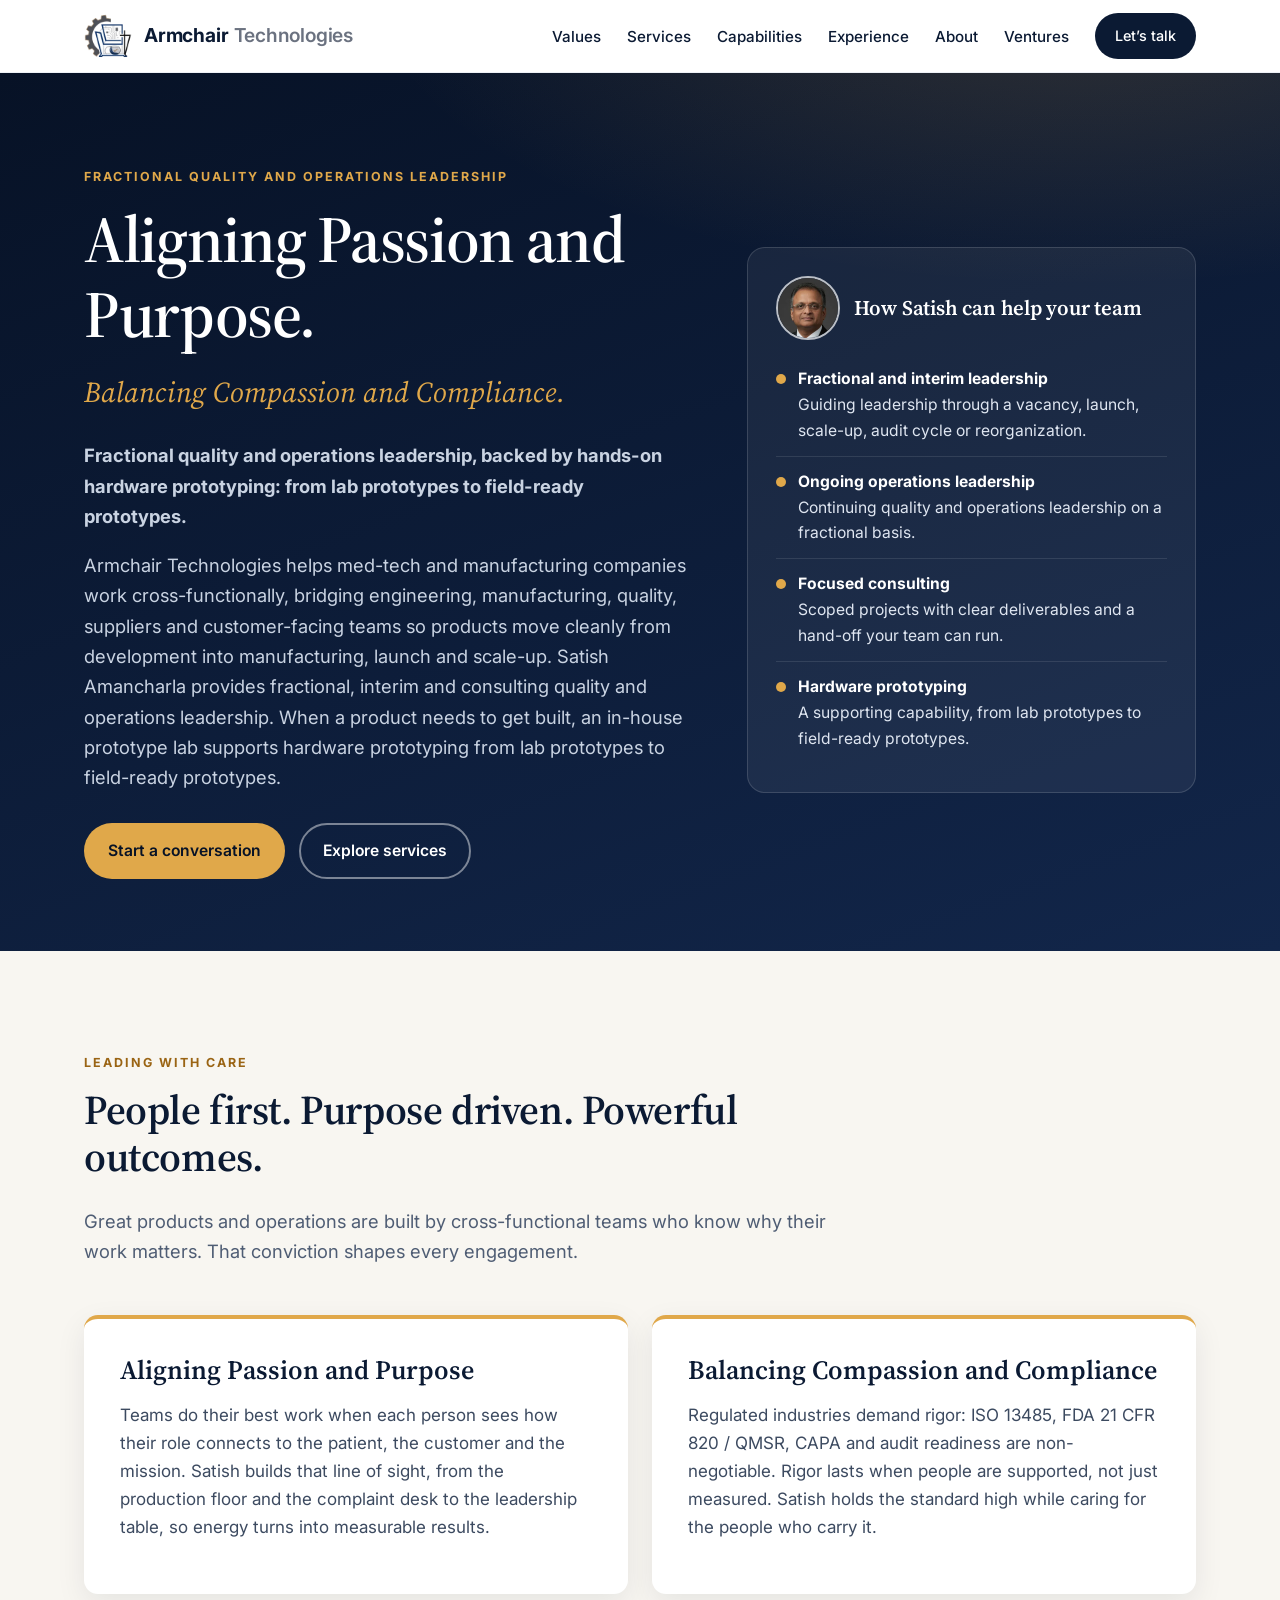
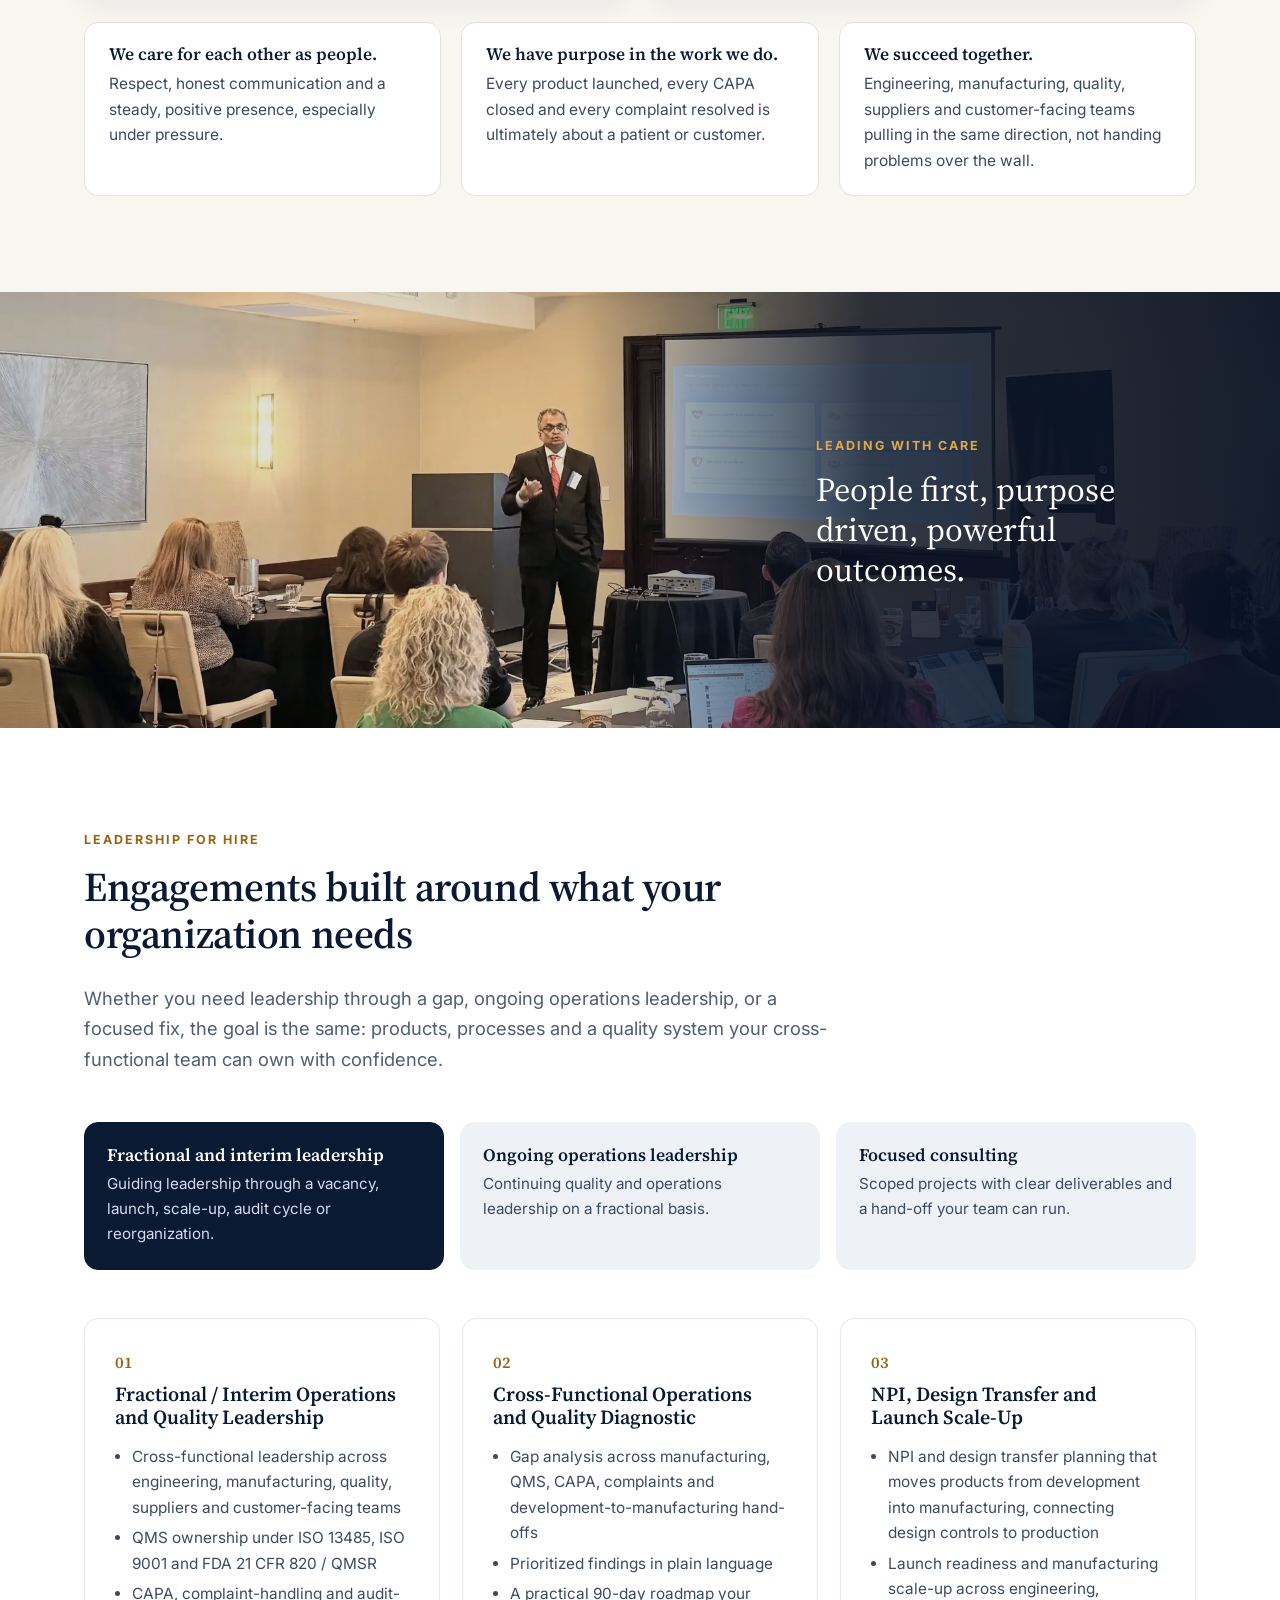
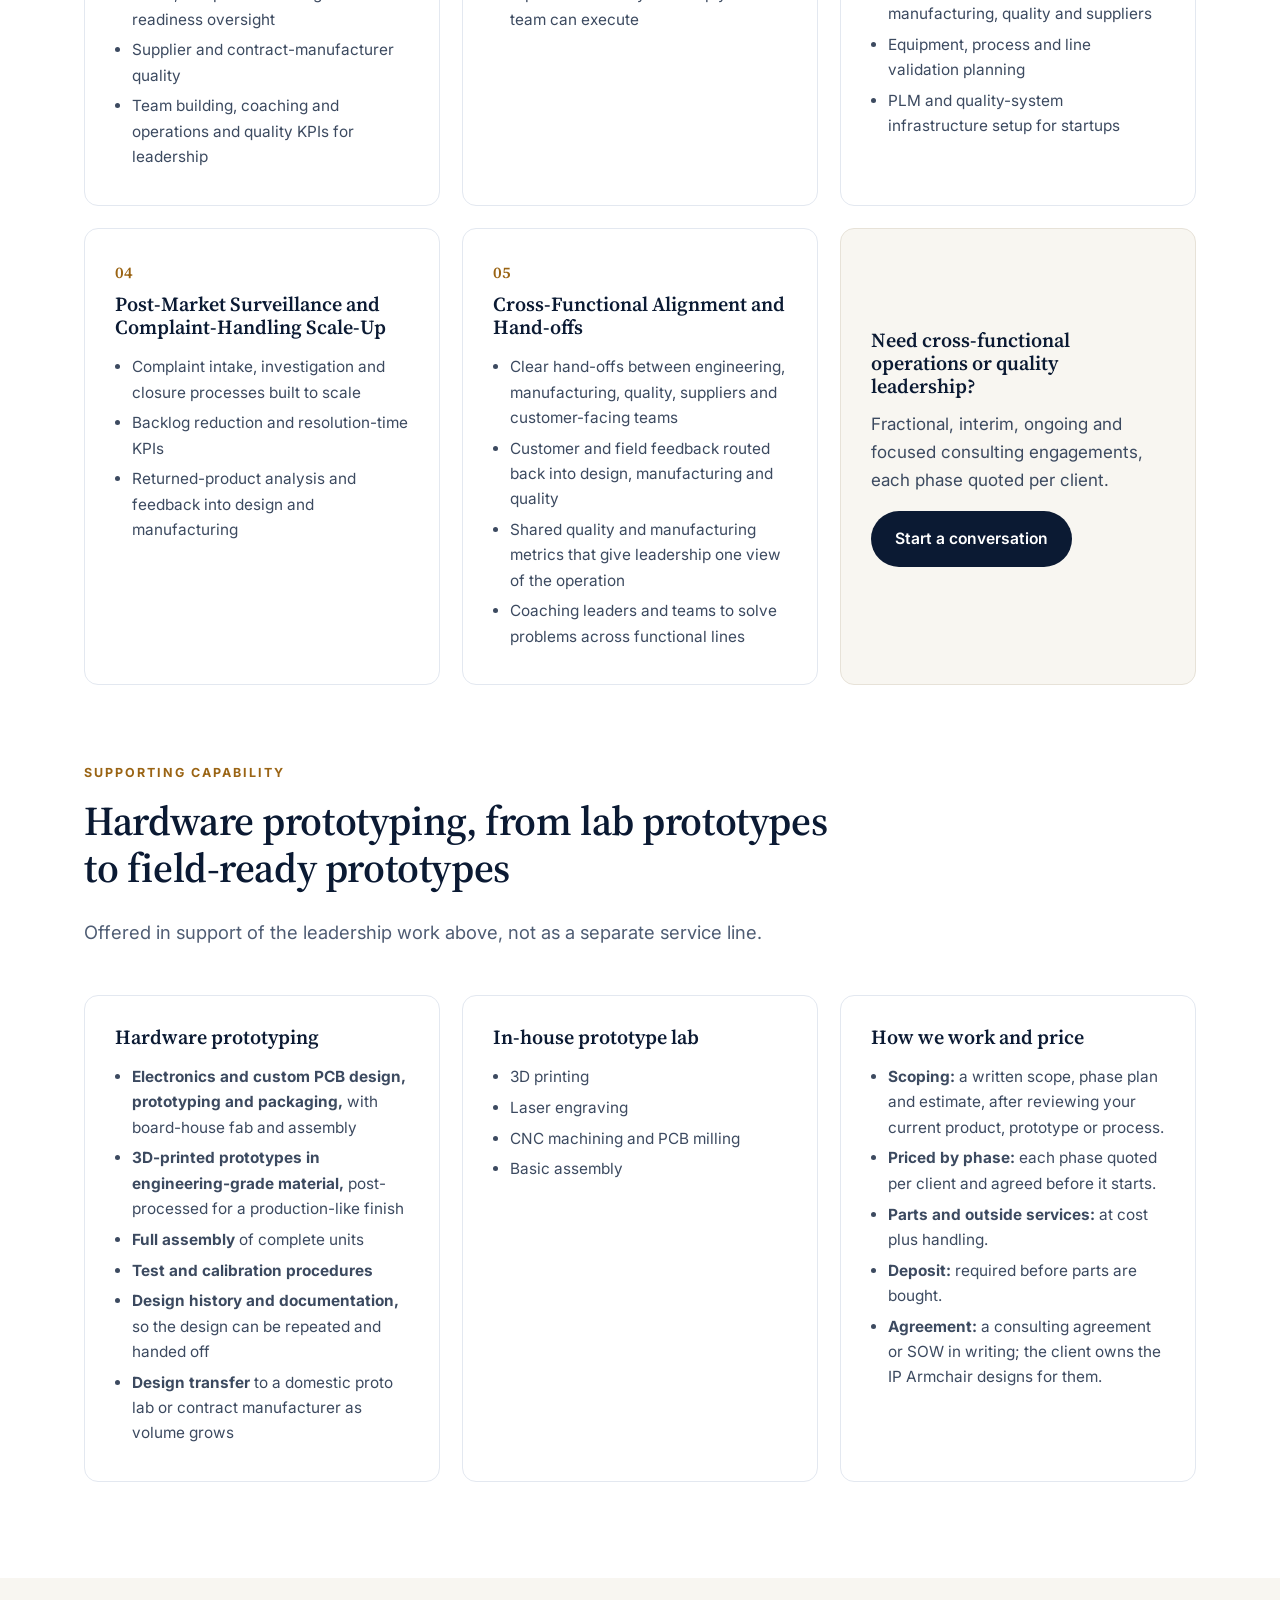
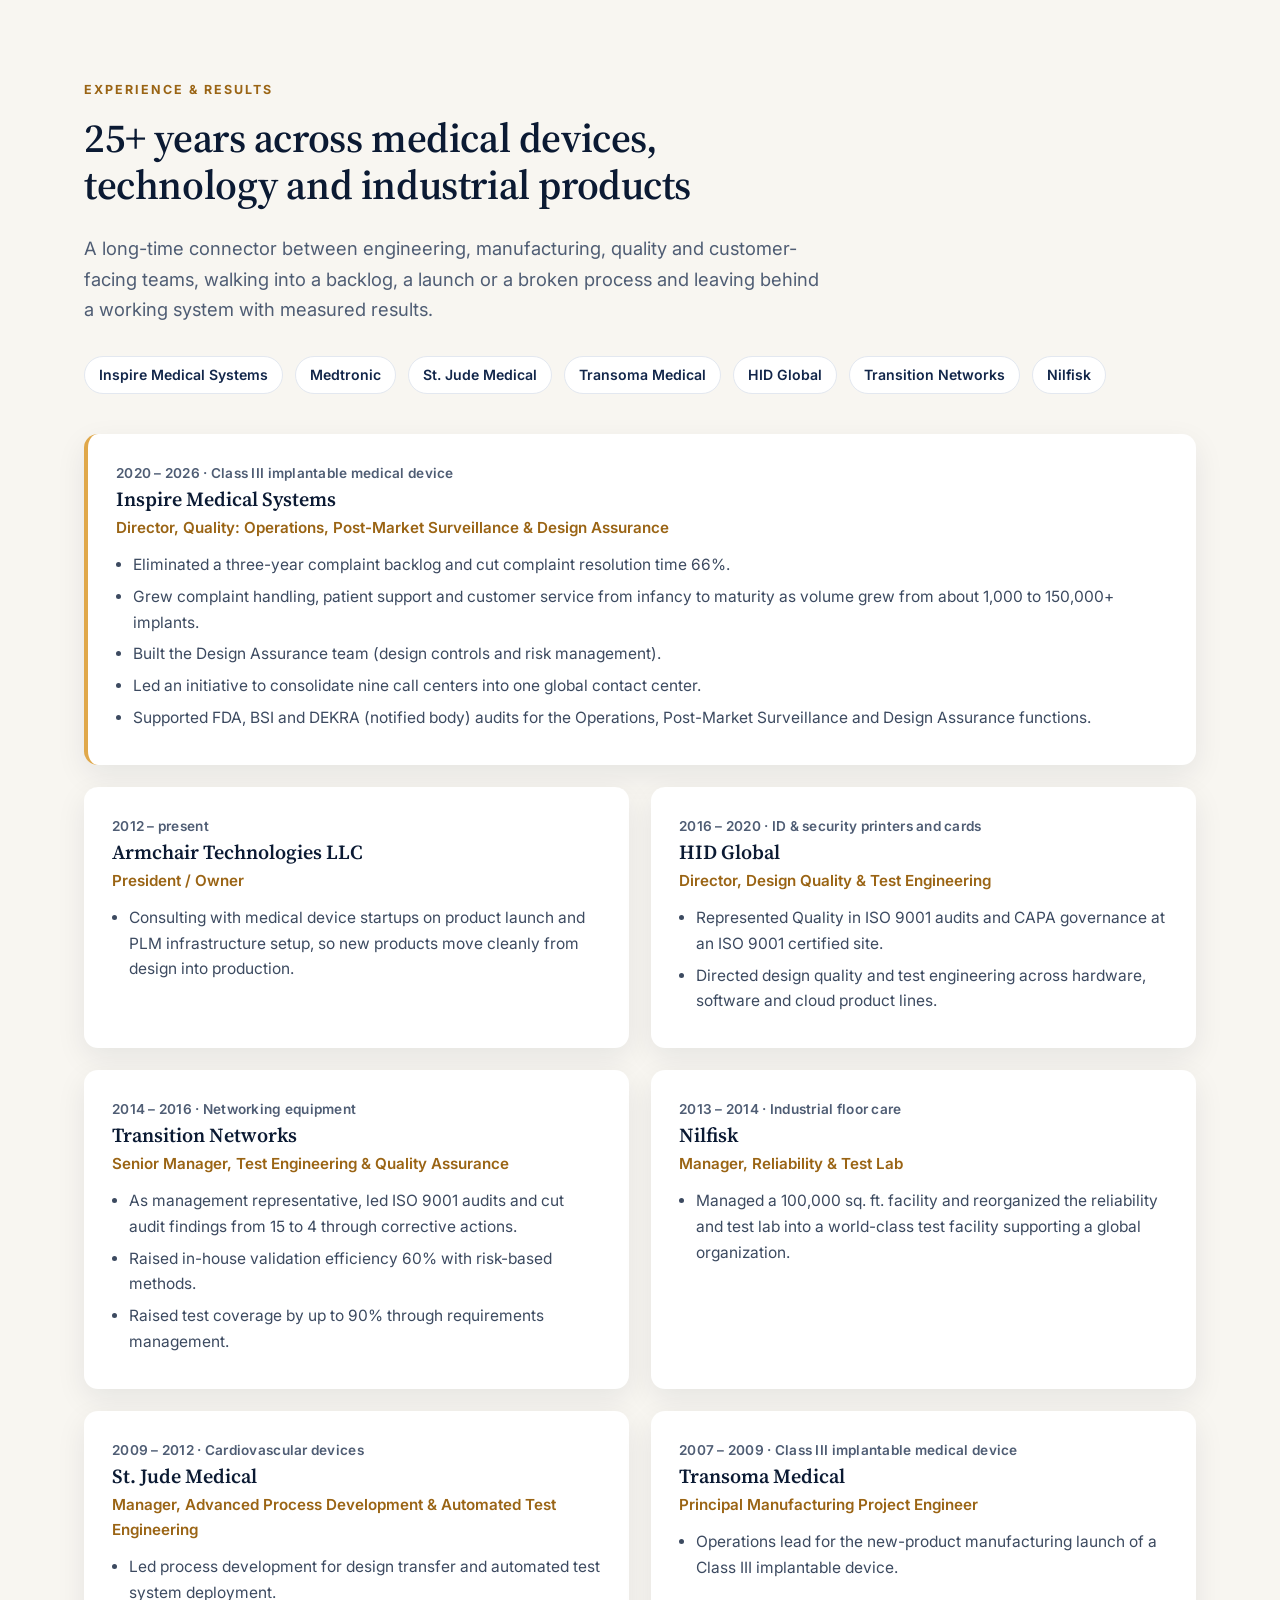
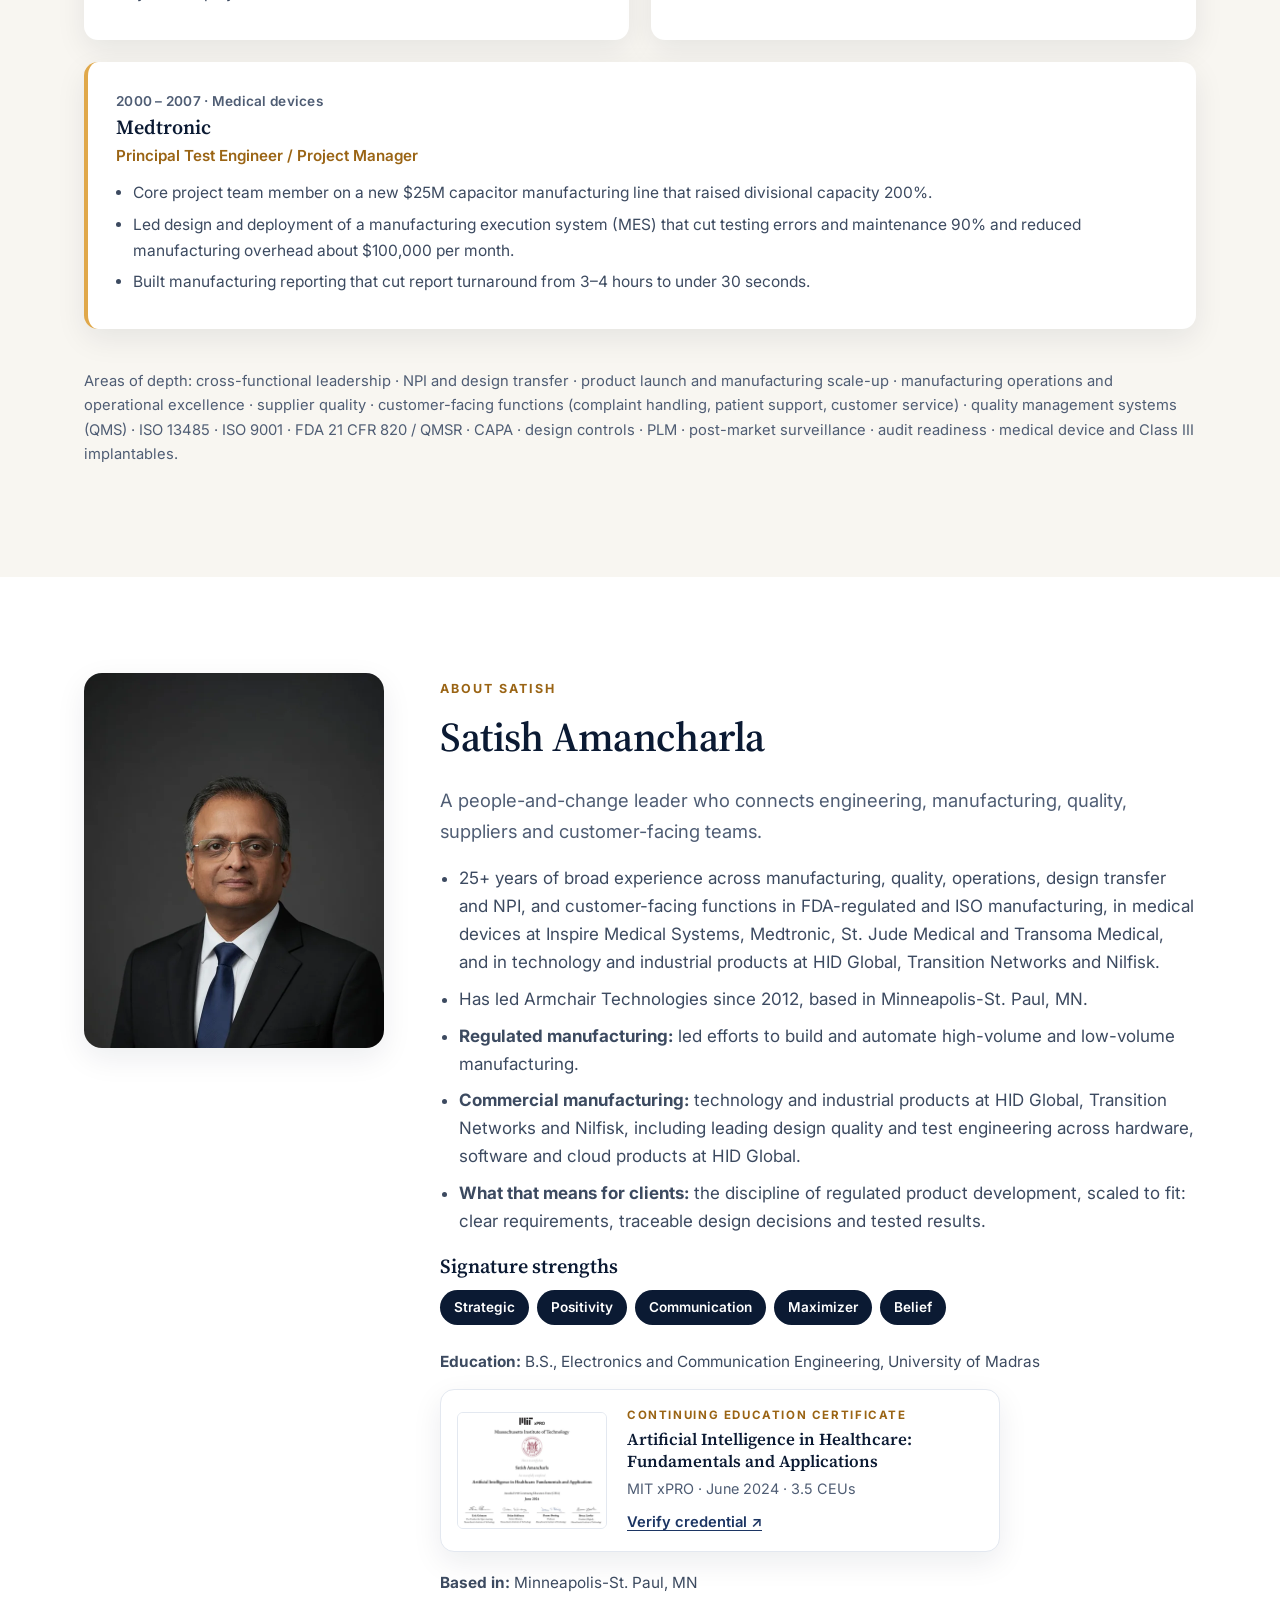
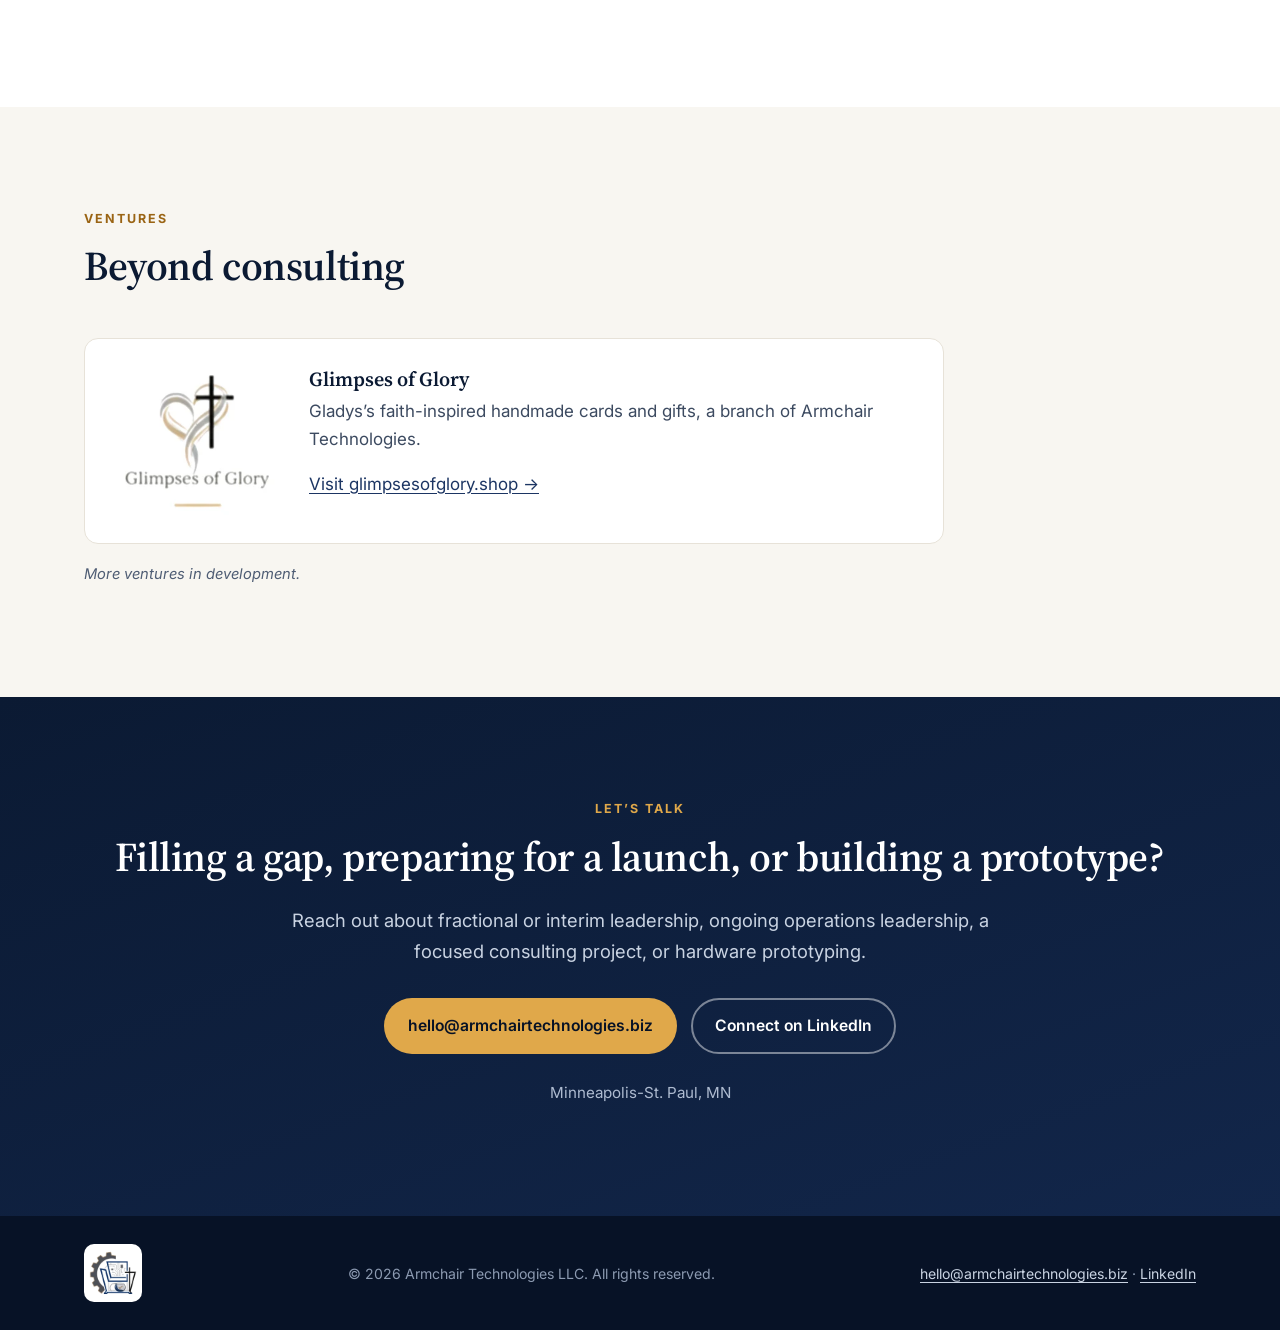
==== commit 308cc53e: "Logo V2: icon plus wordmark header, icon footer, favicons" ====
--- a/index.html
+++ b/index.html
@@ -23,9 +23,10 @@
 <meta name="twitter:title" content="Armchair Technologies | Fractional Quality and Operations Leadership">
 <meta name="twitter:description" content="Fractional quality and operations leadership, backed by hands-on hardware prototyping: from lab prototypes to field-ready prototypes.">
 <meta name="twitter:image" content="https://armchairtechnologies.biz/assets/img/og-image.jpg">
-<link rel="icon" href="/favicon.svg" type="image/svg+xml">
-<link rel="icon" href="/favicon-32.png" sizes="32x32" type="image/png">
-<link rel="apple-touch-icon" href="/apple-touch-icon.png">
+<link rel="icon" href="/favicon-v2.ico" sizes="any">
+<link rel="icon" href="/favicon-v2-32.png" sizes="32x32" type="image/png">
+<link rel="icon" href="/favicon-v2-16.png" sizes="16x16" type="image/png">
+<link rel="apple-touch-icon" href="/apple-touch-icon-v2.png">
 <link rel="preconnect" href="https://fonts.googleapis.com">
 <link rel="preconnect" href="https://fonts.gstatic.com" crossorigin>
 <link rel="stylesheet" href="https://fonts.googleapis.com/css2?family=Inter:wght@400;500;600;700&amp;family=Source+Serif+4:ital,opsz,wght@0,8..60,600;1,8..60,500&amp;display=swap">
@@ -56,7 +57,10 @@
 
 <header class="site-header">
   <nav class="wrap nav" aria-label="Primary">
-    <a class="brand" href="#top" aria-label="Armchair Technologies home"><img src="/assets/img/logo.svg" alt="Armchair Technologies" width="189" height="52"></a>
+    <a class="brand brand-lockup" href="#top">
+      <picture><source srcset="/assets/img/icon-v2-128.webp" type="image/webp"><img class="brand-icon" src="/assets/img/icon-v2-128.png" alt="" width="48" height="48"></picture>
+      <span class="brand-text"><span class="brand-armchair">Armchair</span> <span class="brand-technologies">Technologies</span></span>
+    </a>
     <button class="menu-toggle" aria-expanded="false" aria-controls="nav-links">Menu</button>
     <ul class="nav-links" id="nav-links">
       <li><a href="#values">Values</a></li>
@@ -437,7 +441,7 @@
 
 <footer>
   <div class="wrap">
-    <img class="footer-logo" src="/assets/img/logo-light.svg" alt="Armchair Technologies" width="131" height="36" loading="lazy">
+    <span class="footer-logo-back"><picture><source srcset="/assets/img/icon-v2-128.webp" type="image/webp"><img class="footer-logo" src="/assets/img/icon-v2-128.png" alt="Armchair Technologies" width="48" height="48" loading="lazy"></picture></span>
     <span>© <span id="year">2026</span> Armchair Technologies LLC. All rights reserved.</span>
     <span><a href="mailto:hello@armchairtechnologies.biz">hello@armchairtechnologies.biz</a> · <a href="https://www.linkedin.com/in/satishamancharla" rel="noopener">LinkedIn</a></span>
   </div>
--- a/assets/css/styles.css
+++ b/assets/css/styles.css
@@ -33,7 +33,14 @@
 /* Header */
 .site-header{position:sticky;top:0;z-index:50;background:rgba(255,255,255,.94);backdrop-filter:saturate(1.4) blur(8px);border-bottom:1px solid var(--slate-100)}
 .nav{display:flex;align-items:center;justify-content:space-between;height:72px}
-.brand img{height:52px;width:auto}
+.brand img{height:48px;width:auto}
+.brand-lockup{display:flex;align-items:center;gap:12px;text-decoration:none;color:inherit}
+.brand-lockup:hover{color:inherit}
+.brand-lockup .brand-icon{height:48px;width:48px}
+.brand-text{display:flex;flex-direction:row;flex-wrap:wrap;align-items:baseline;gap:0 .35em;line-height:1.1;font-family:var(--sans)}
+.brand-armchair{font-weight:700;font-size:1.2rem;color:var(--navy-900);letter-spacing:-.01em}
+.brand-technologies{font-weight:600;font-size:1.2rem;color:#6b7280;letter-spacing:-.01em}
+.footer-logo-back{display:inline-flex;align-items:center;justify-content:center;background:#fff;border-radius:10px;padding:5px;line-height:0;flex:none}
 .nav-links{display:flex;gap:26px;align-items:center;list-style:none;margin:0;padding:0}
 .nav-links a{text-decoration:none;color:var(--navy-900);font-weight:500;font-size:.95rem}
 .nav-links a:hover{color:var(--gold-deep)}
@@ -148,7 +155,11 @@
   .venture{grid-template-columns:1fr;text-align:left}
   .venture img{width:120px}
   .theme{padding:28px}
-  .brand img{height:36px}
+  .nav{height:64px}
+  .nav-links{top:64px}
+  .brand img{height:40px}
+  .brand-lockup .brand-icon{height:40px;width:40px}
+  .brand-armchair,.brand-technologies{font-size:1.02rem}
 }
 .nav-links a.btn,.nav-links a.btn:hover{color:#fff}
 @media (max-width:820px){.nav-links li a.btn{display:flex;justify-content:center;padding:12px 18px}}
@@ -166,7 +177,7 @@
 .photo-band-copy{margin-left:auto;max-width:380px}
 .photo-band-copy .eyebrow{color:var(--gold)}
 .photo-band-copy p{font-family:var(--serif);font-size:clamp(1.5rem,2.6vw,2.2rem);line-height:1.2;color:#fff;margin:0}
-.footer-logo{height:36px;width:auto}
+.footer-logo{height:48px;width:auto}
 footer .wrap{align-items:center}
 @media (max-width:1000px){.about-grid .headshot-photo{max-width:260px}}
 @media (max-width:700px){
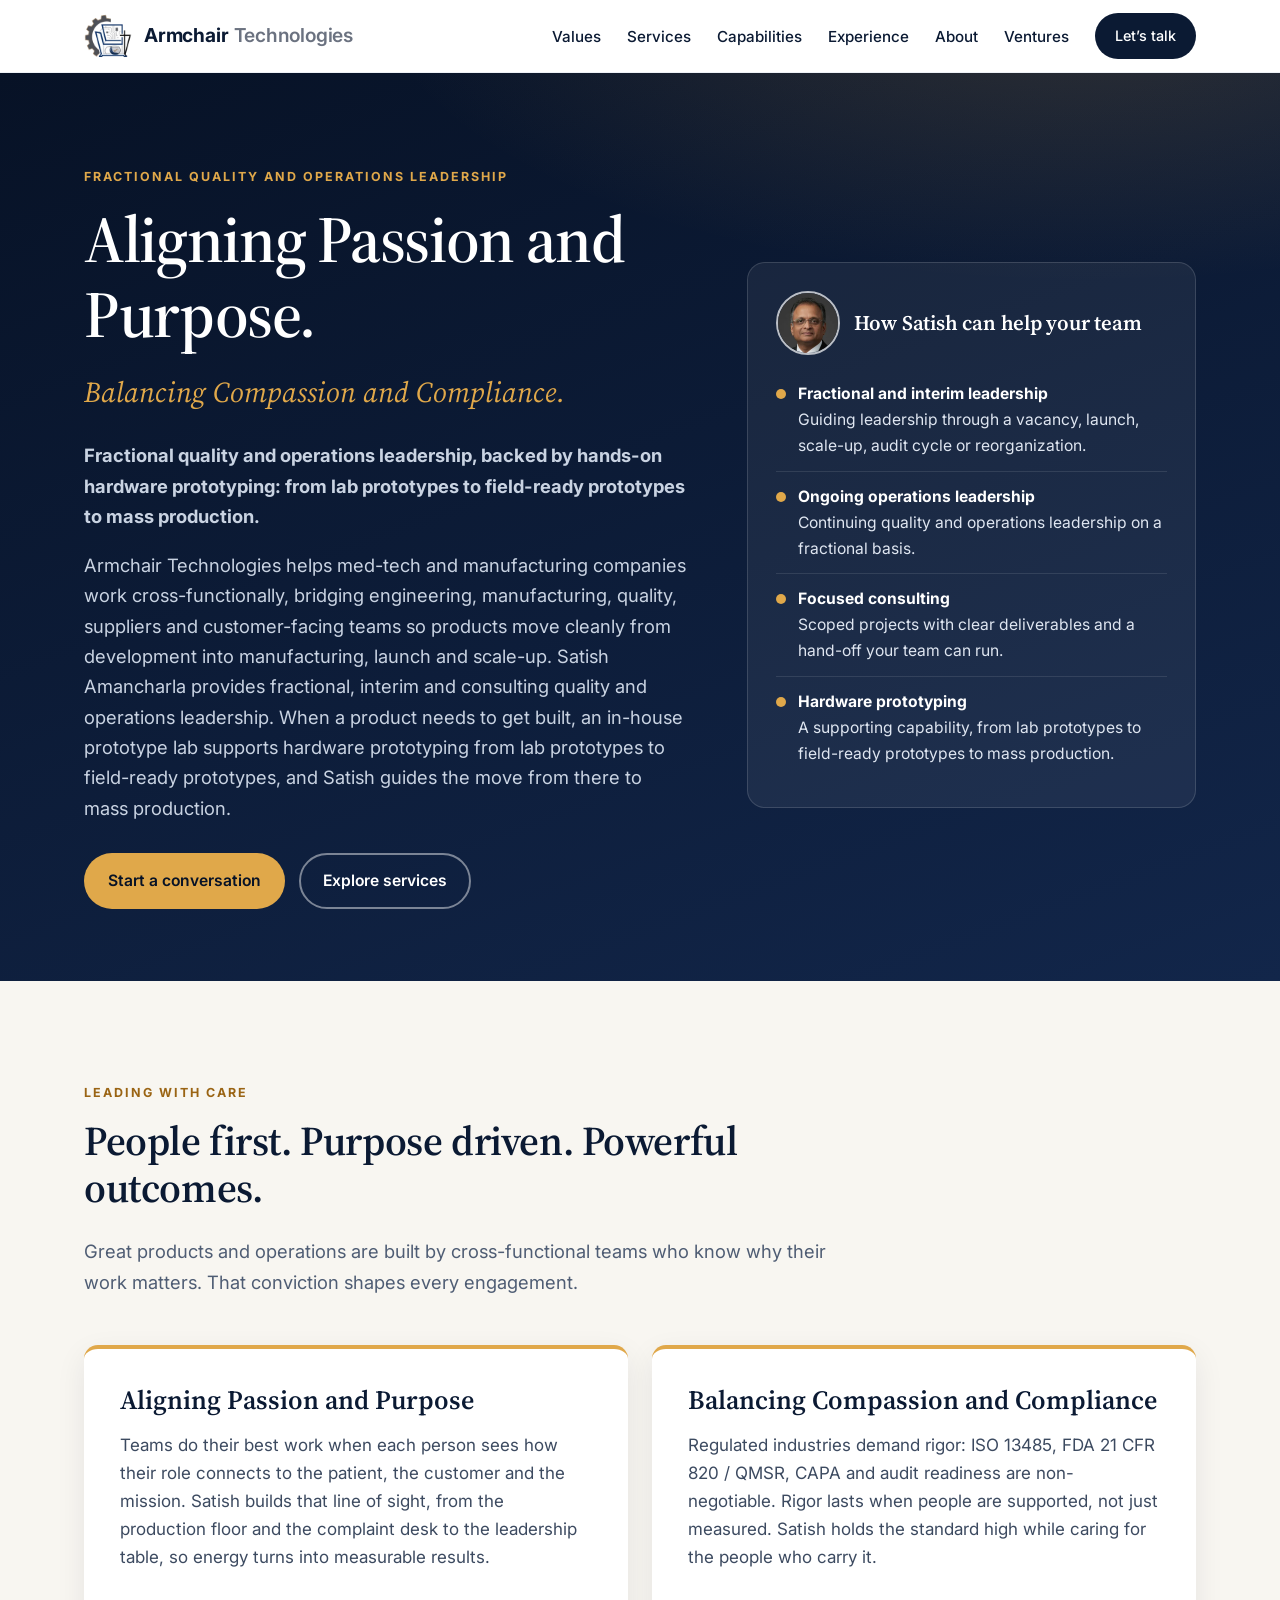
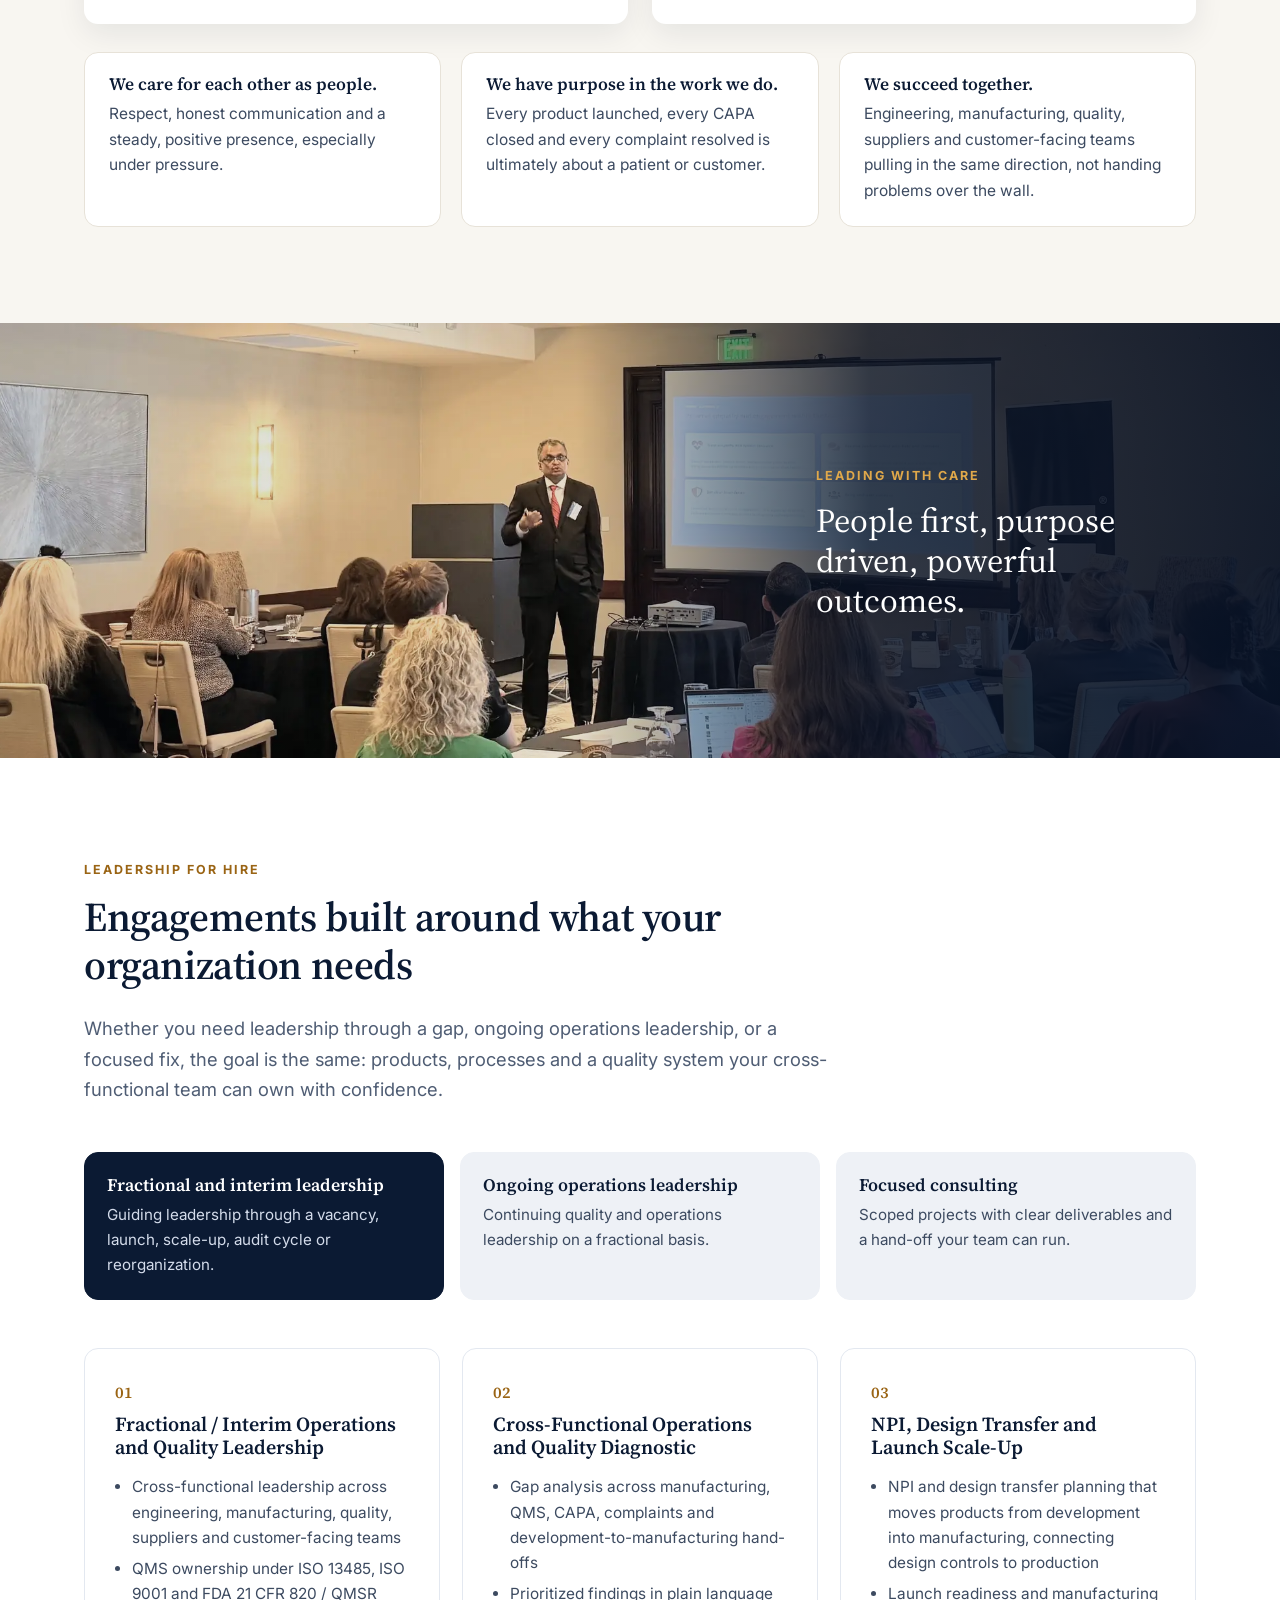
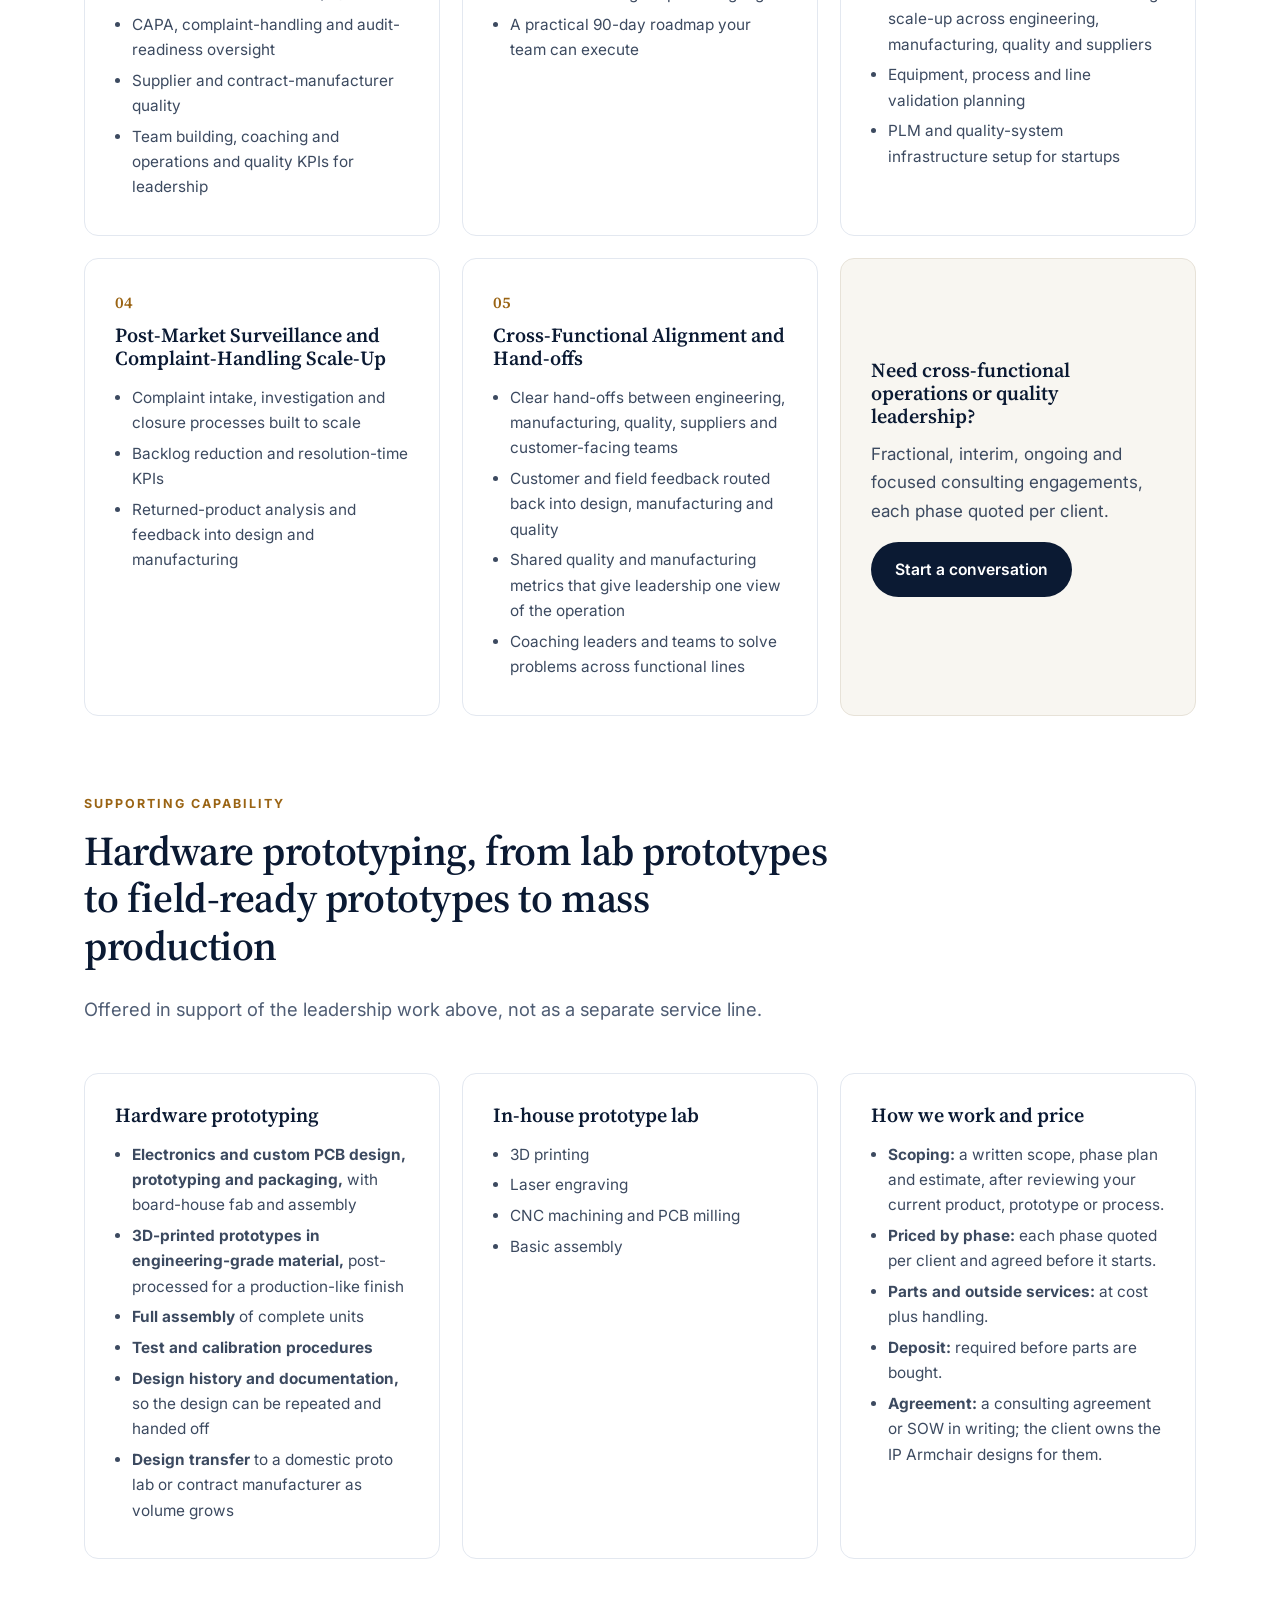
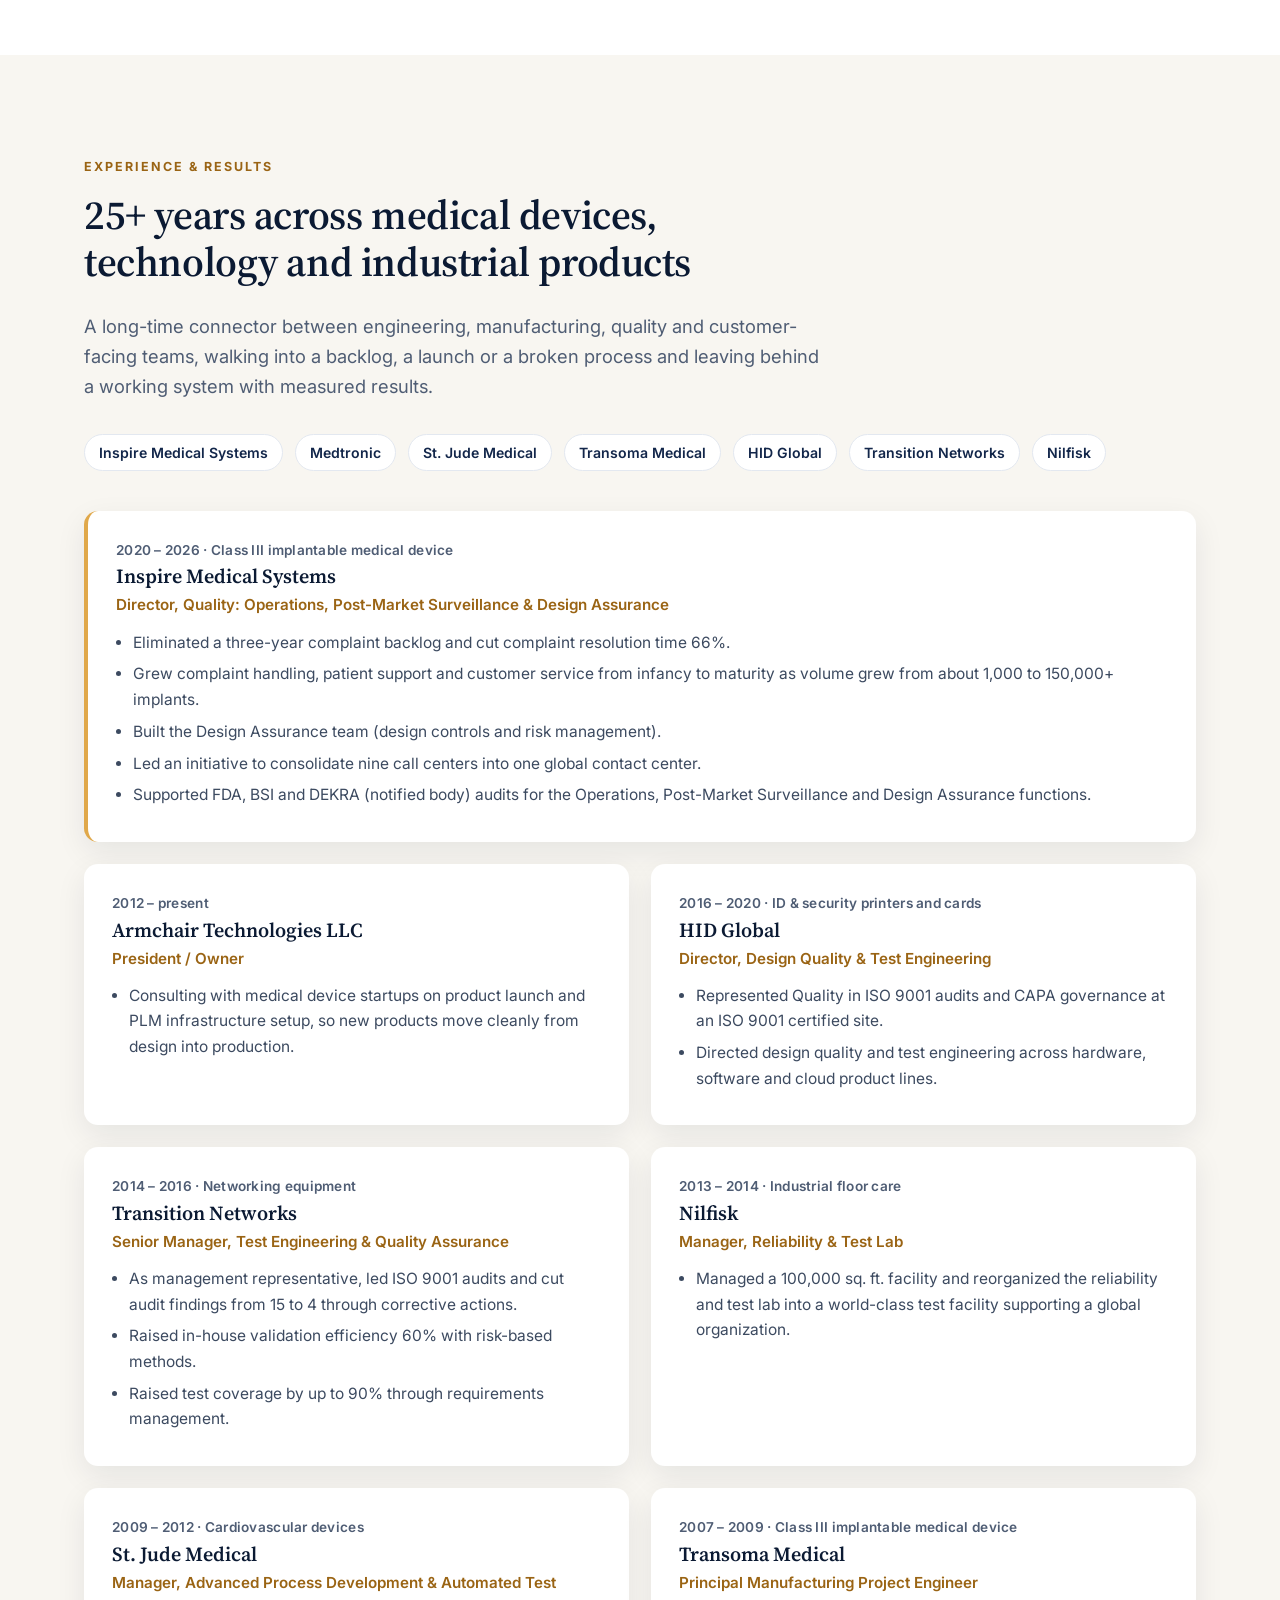
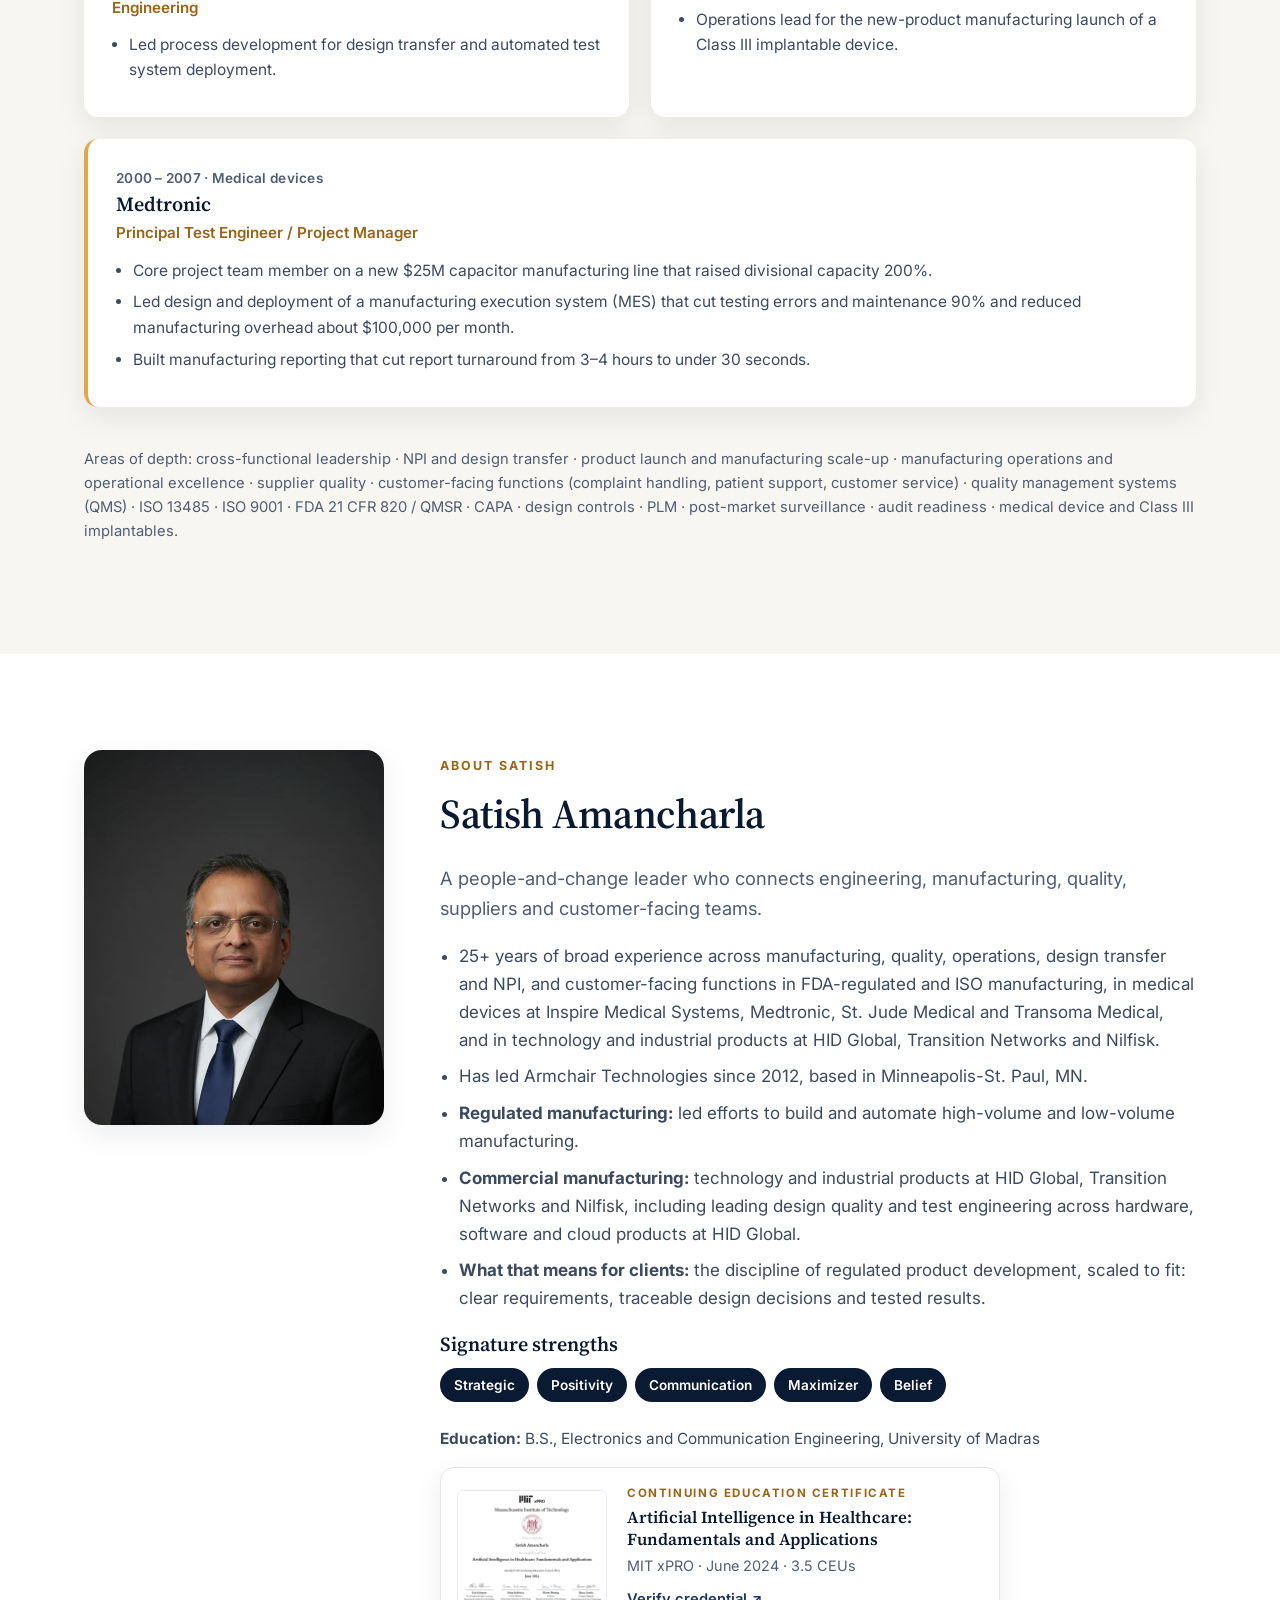
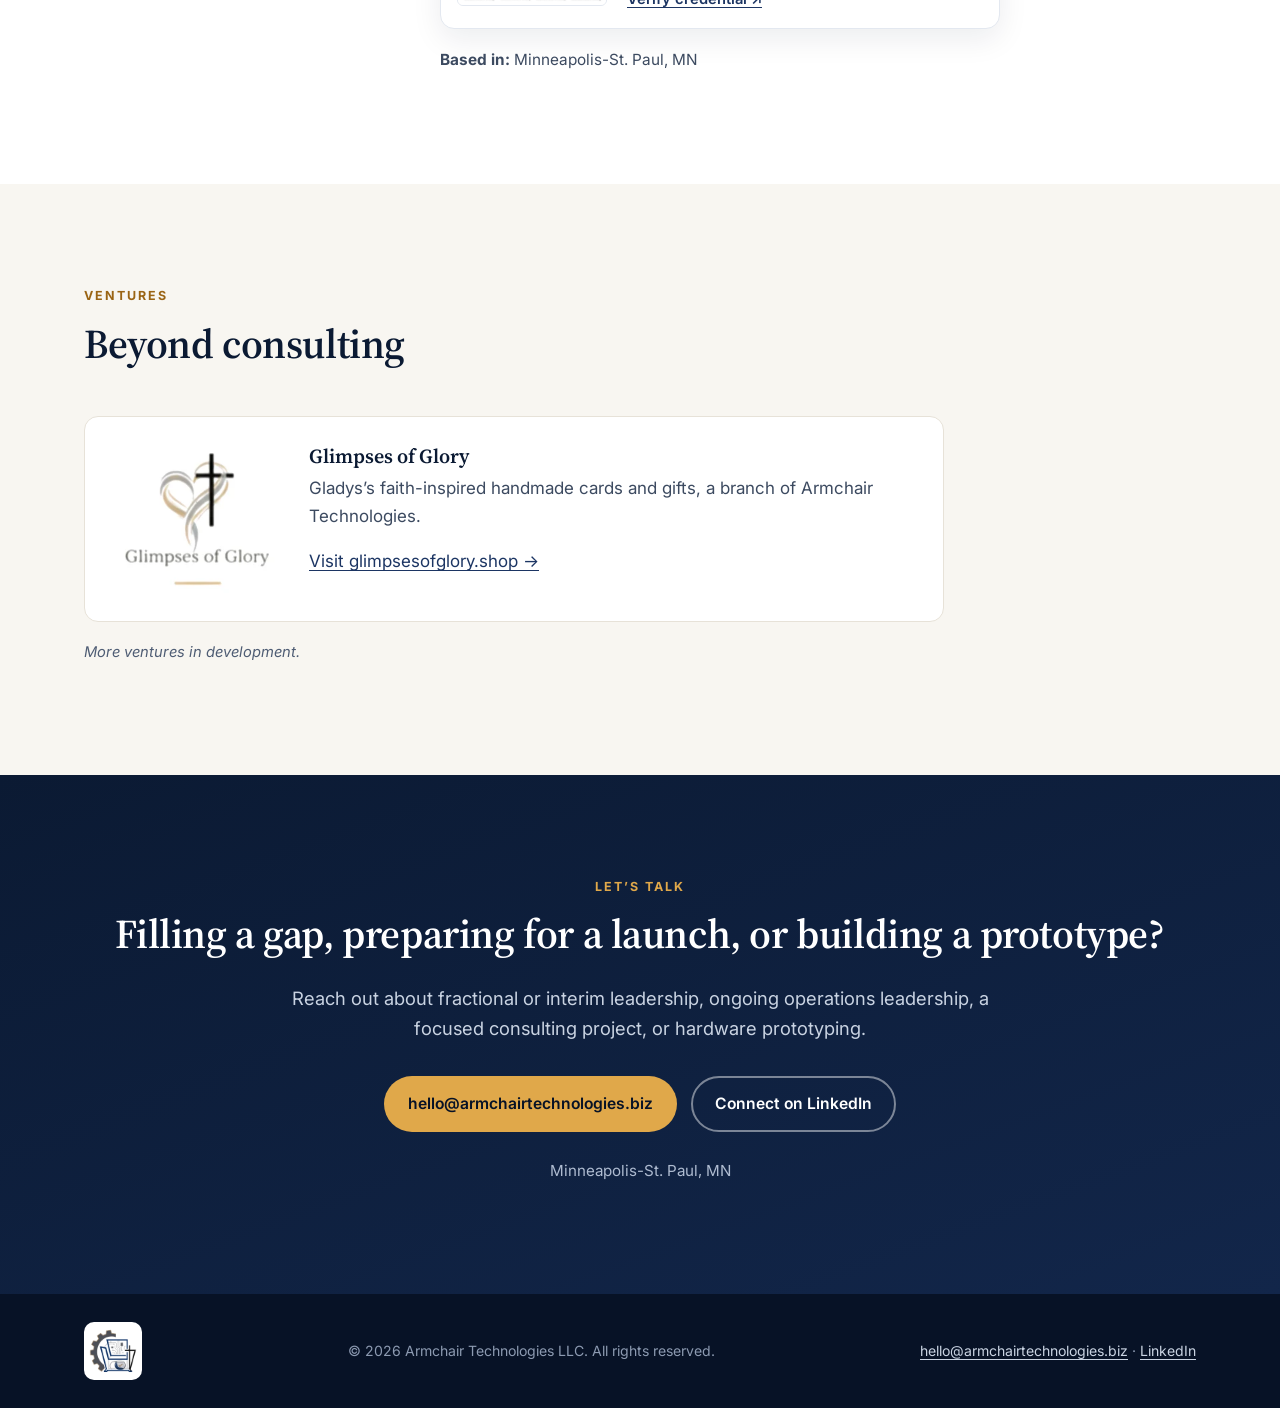
==== commit a036c225: "Copy: prototyping range now extends to mass production" ====
--- a/index.html
+++ b/index.html
@@ -4,7 +4,7 @@
 <meta charset="utf-8">
 <meta name="viewport" content="width=device-width, initial-scale=1">
 <title>Armchair Technologies | Fractional Quality and Operations Leadership</title>
-<meta name="description" content="Fractional quality and operations leadership, backed by hands-on hardware prototyping: from lab prototypes to field-ready prototypes. Armchair Technologies helps med-tech and manufacturing companies move products from development into manufacturing, launch and scale-up.">
+<meta name="description" content="Fractional quality and operations leadership, backed by hands-on hardware prototyping: from lab prototypes to field-ready prototypes to mass production. Armchair Technologies helps med-tech and manufacturing companies move products from development into manufacturing, launch and scale-up.">
 <link rel="canonical" href="https://armchairtechnologies.biz/">
 <meta name="robots" content="index, follow">
 <meta name="author" content="Satish Amancharla">
@@ -12,7 +12,7 @@
 <meta property="og:type" content="website">
 <meta property="og:site_name" content="Armchair Technologies">
 <meta property="og:title" content="Armchair Technologies | Fractional Quality and Operations Leadership">
-<meta property="og:description" content="Fractional quality and operations leadership, backed by hands-on hardware prototyping: from lab prototypes to field-ready prototypes. For med-tech and manufacturing companies.">
+<meta property="og:description" content="Fractional quality and operations leadership, backed by hands-on hardware prototyping: from lab prototypes to field-ready prototypes to mass production. For med-tech and manufacturing companies.">
 <meta property="og:url" content="https://armchairtechnologies.biz/">
 <meta property="og:image" content="https://armchairtechnologies.biz/assets/img/og-image.jpg">
 <meta property="og:image:width" content="1200">
@@ -21,7 +21,7 @@
 <meta property="og:locale" content="en_US">
 <meta name="twitter:card" content="summary_large_image">
 <meta name="twitter:title" content="Armchair Technologies | Fractional Quality and Operations Leadership">
-<meta name="twitter:description" content="Fractional quality and operations leadership, backed by hands-on hardware prototyping: from lab prototypes to field-ready prototypes.">
+<meta name="twitter:description" content="Fractional quality and operations leadership, backed by hands-on hardware prototyping: from lab prototypes to field-ready prototypes to mass production.">
 <meta name="twitter:image" content="https://armchairtechnologies.biz/assets/img/og-image.jpg">
 <link rel="icon" href="/favicon-v2.ico" sizes="any">
 <link rel="icon" href="/favicon-v2-32.png" sizes="32x32" type="image/png">
@@ -38,7 +38,7 @@
   "name": "Armchair Technologies LLC",
   "url": "https://armchairtechnologies.biz/",
   "logo": "https://armchairtechnologies.biz/assets/img/logo.svg",
-  "description": "Fractional quality and operations leadership, backed by hands-on hardware prototyping: from lab prototypes to field-ready prototypes, for med-tech and manufacturing companies.",
+  "description": "Fractional quality and operations leadership, backed by hands-on hardware prototyping: from lab prototypes to field-ready prototypes to mass production, for med-tech and manufacturing companies.",
   "email": "hello@armchairtechnologies.biz",
   "areaServed": "US",
   "address": {"@type": "PostalAddress", "addressLocality": "Minneapolis-St. Paul", "addressRegion": "MN", "addressCountry": "US"},
@@ -83,8 +83,8 @@
         <span class="eyebrow">Fractional Quality and Operations Leadership</span>
         <h1 id="hero-title">Aligning Passion and Purpose.</h1>
         <p class="theme2">Balancing Compassion and Compliance.</p>
-        <p class="lede"><strong>Fractional quality and operations leadership, backed by hands-on hardware prototyping: from lab prototypes to field-ready prototypes.</strong></p>
-        <p class="lede">Armchair Technologies helps med-tech and manufacturing companies work cross-functionally, bridging engineering, manufacturing, quality, suppliers and customer-facing teams so products move cleanly from development into manufacturing, launch and scale-up. Satish Amancharla provides fractional, interim and consulting quality and operations leadership. When a product needs to get built, an in-house prototype lab supports hardware prototyping from lab prototypes to field-ready prototypes.</p>
+        <p class="lede"><strong>Fractional quality and operations leadership, backed by hands-on hardware prototyping: from lab prototypes to field-ready prototypes to mass production.</strong></p>
+        <p class="lede">Armchair Technologies helps med-tech and manufacturing companies work cross-functionally, bridging engineering, manufacturing, quality, suppliers and customer-facing teams so products move cleanly from development into manufacturing, launch and scale-up. Satish Amancharla provides fractional, interim and consulting quality and operations leadership. When a product needs to get built, an in-house prototype lab supports hardware prototyping from lab prototypes to field-ready prototypes, and Satish guides the move from there to mass production.</p>
         <div class="hero-ctas">
           <a class="btn btn-gold" href="#contact">Start a conversation</a>
           <a class="btn btn-ghost" href="#services">Explore services</a>
@@ -102,7 +102,7 @@
           <li><span class="dot" aria-hidden="true"></span><div><strong>Fractional and interim leadership</strong>Guiding leadership through a vacancy, launch, scale-up, audit cycle or reorganization.</div></li>
           <li><span class="dot" aria-hidden="true"></span><div><strong>Ongoing operations leadership</strong>Continuing quality and operations leadership on a fractional basis.</div></li>
           <li><span class="dot" aria-hidden="true"></span><div><strong>Focused consulting</strong>Scoped projects with clear deliverables and a hand-off your team can run.</div></li>
-          <li><span class="dot" aria-hidden="true"></span><div><strong>Hardware prototyping</strong>A supporting capability, from lab prototypes to field-ready prototypes.</div></li>
+          <li><span class="dot" aria-hidden="true"></span><div><strong>Hardware prototyping</strong>A supporting capability, from lab prototypes to field-ready prototypes to mass production.</div></li>
         </ul>
       </aside>
     </div>
@@ -230,7 +230,7 @@
     <!-- CAPABILITIES: supporting capability, not a separate service line (source: ATL-MKT-001 v5) -->
     <div class="section-head subsection" id="capabilities">
       <span class="eyebrow">Supporting capability</span>
-      <h2 id="capabilities-title">Hardware prototyping, from lab prototypes to field-ready prototypes</h2>
+      <h2 id="capabilities-title">Hardware prototyping, from lab prototypes to field-ready prototypes to mass production</h2>
       <p class="lede">Offered in support of the leadership work above, not as a separate service line.</p>
     </div>
     <div class="services">
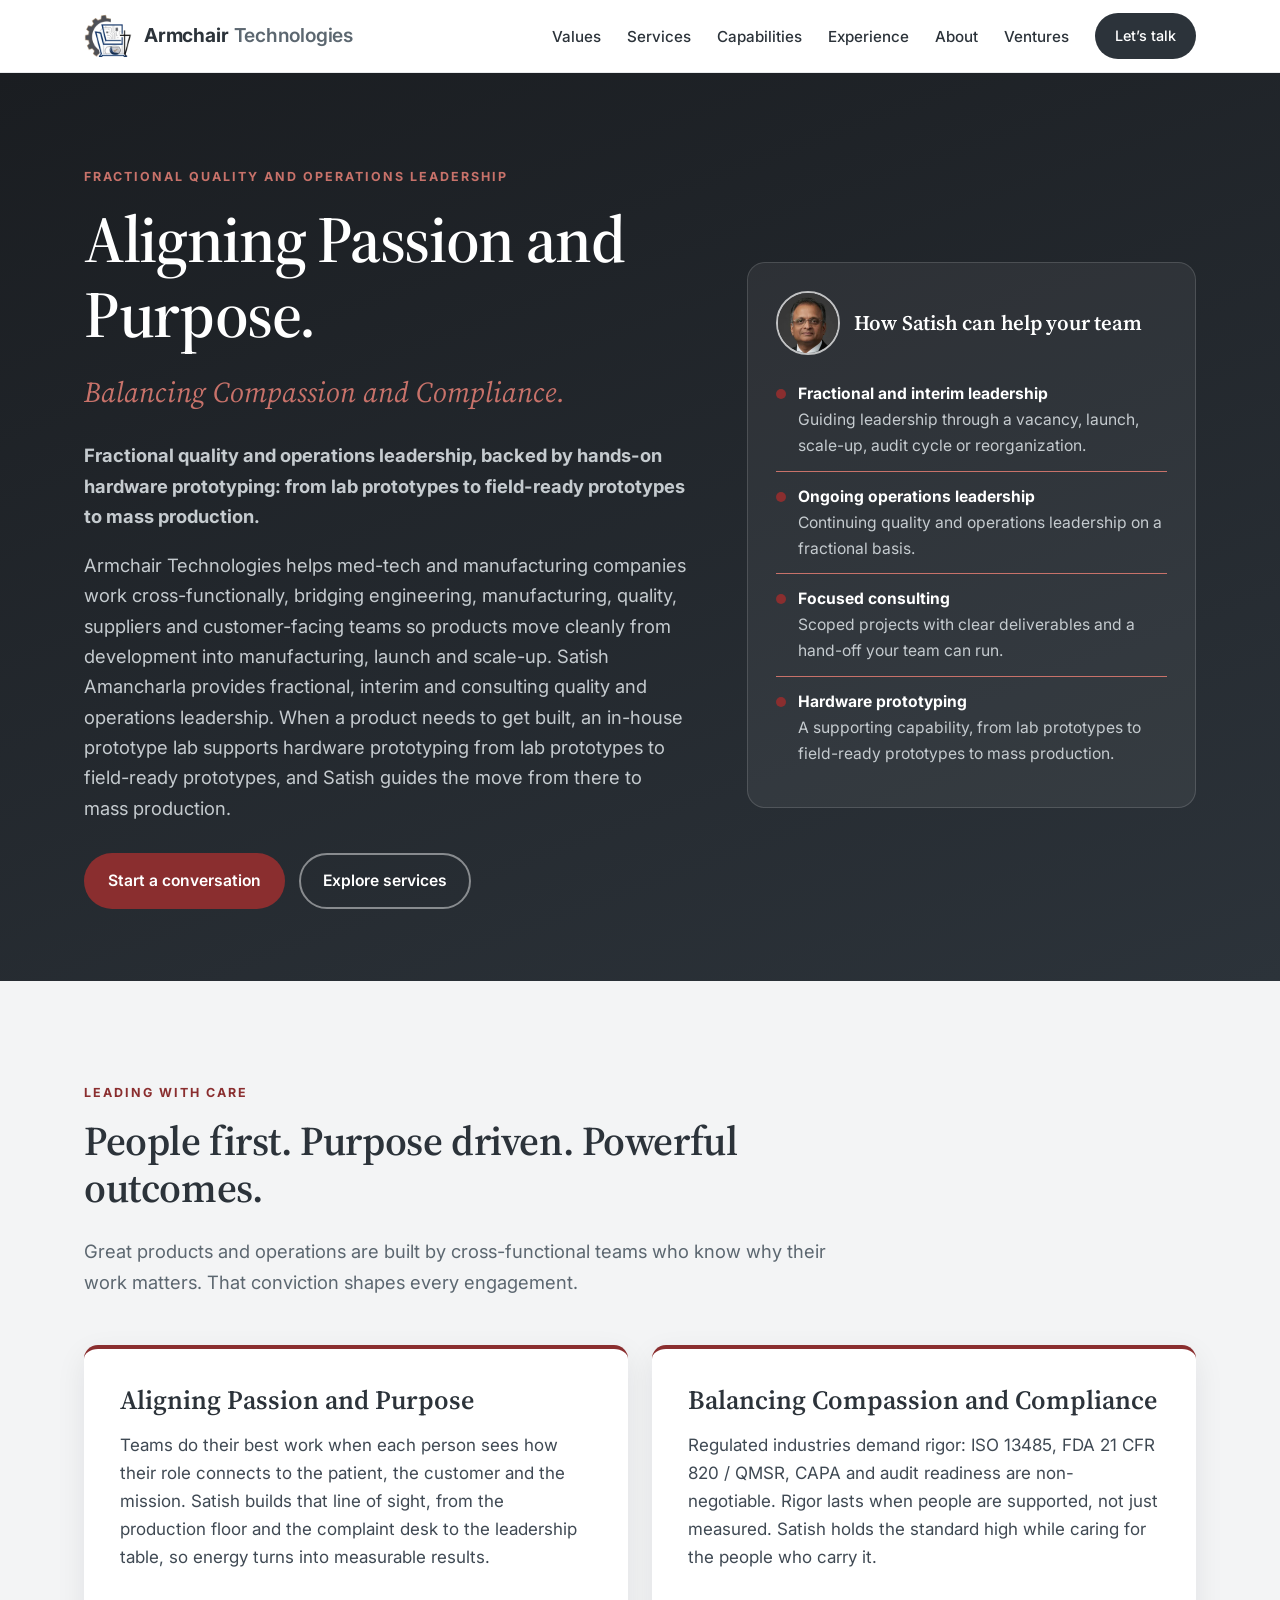
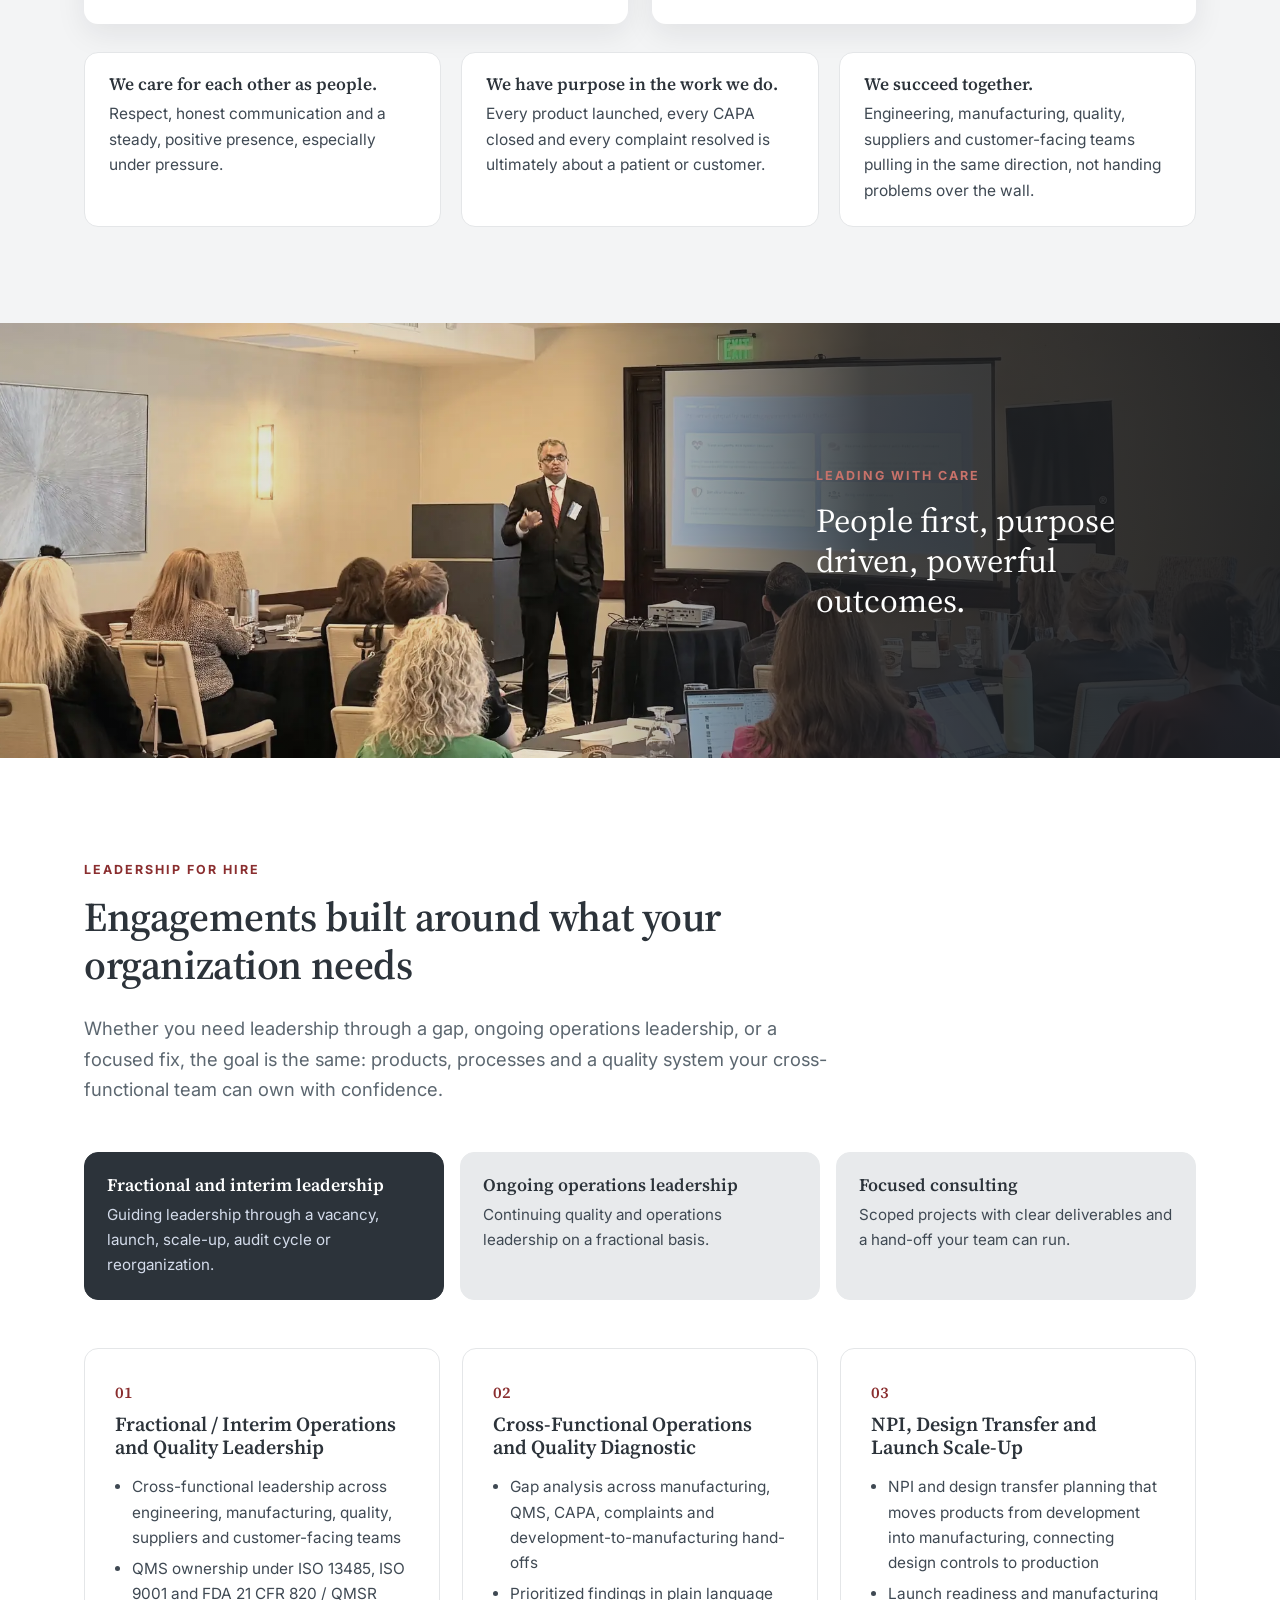
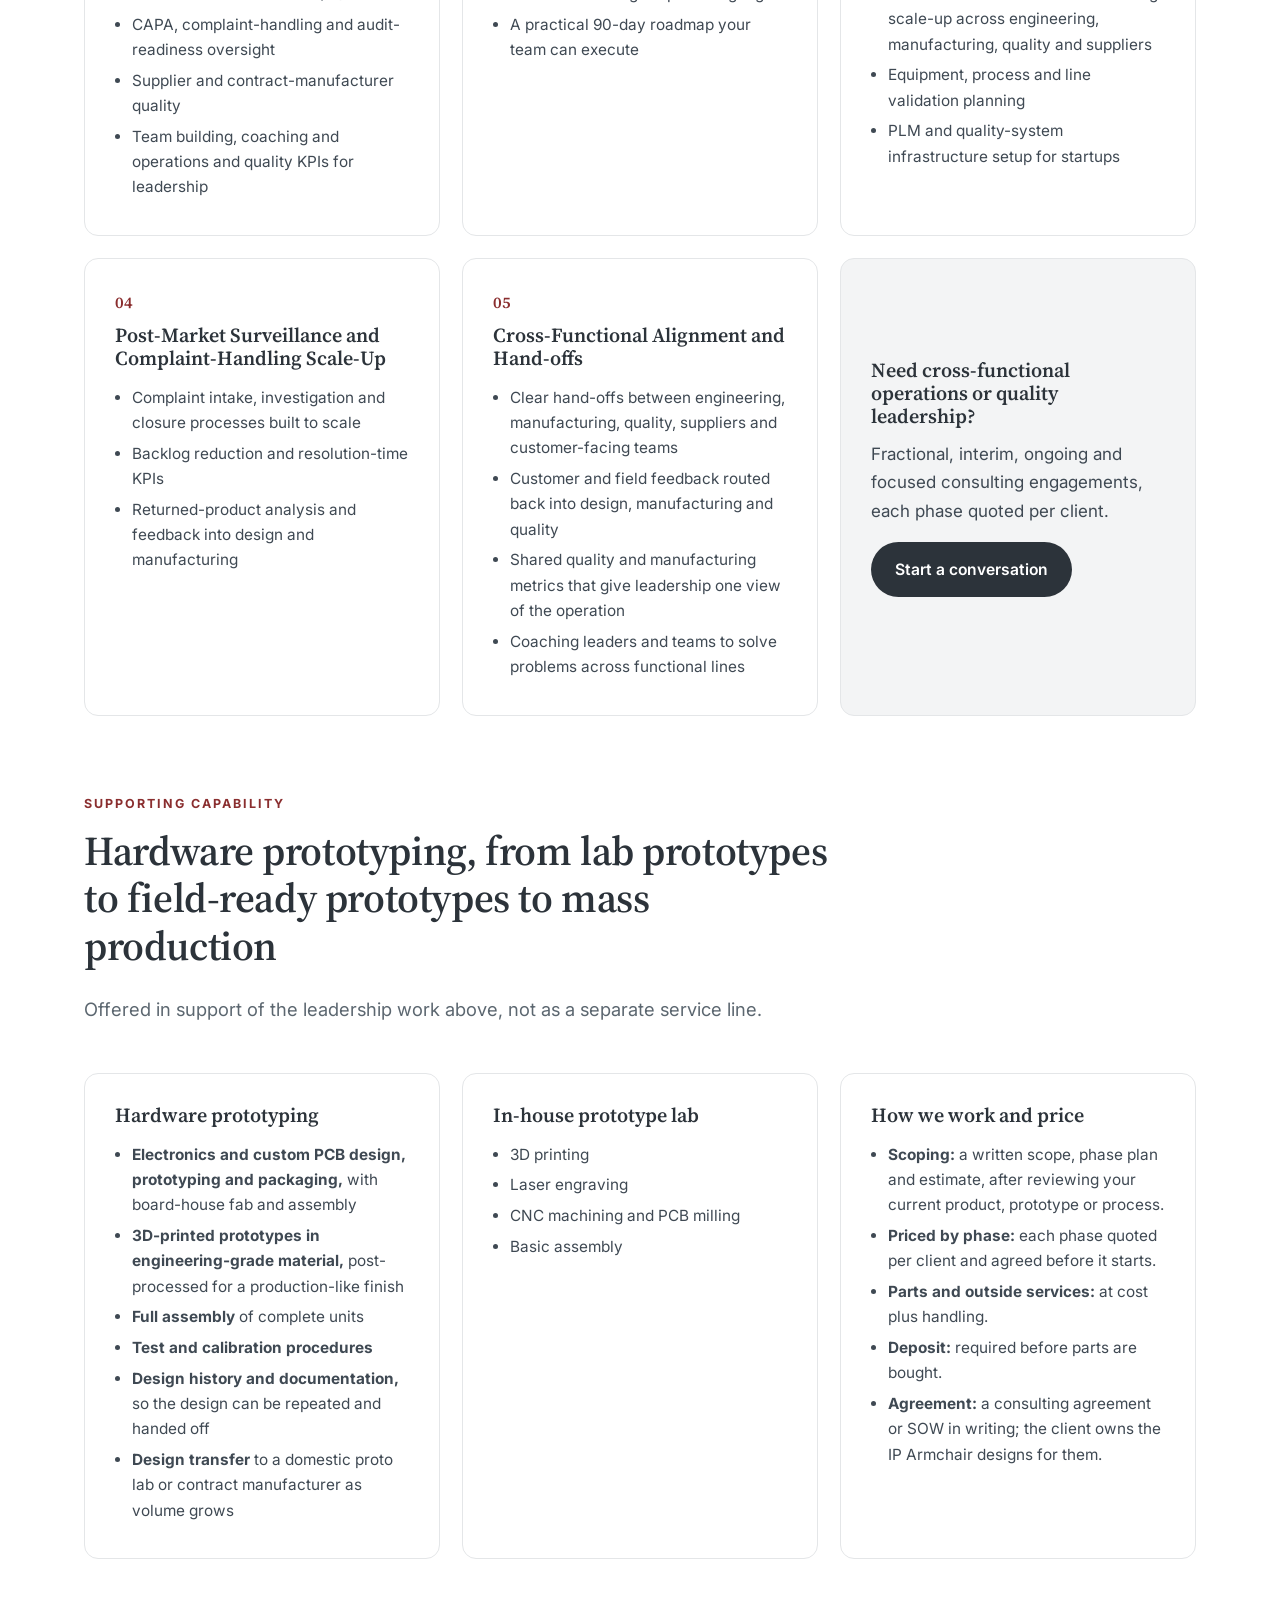
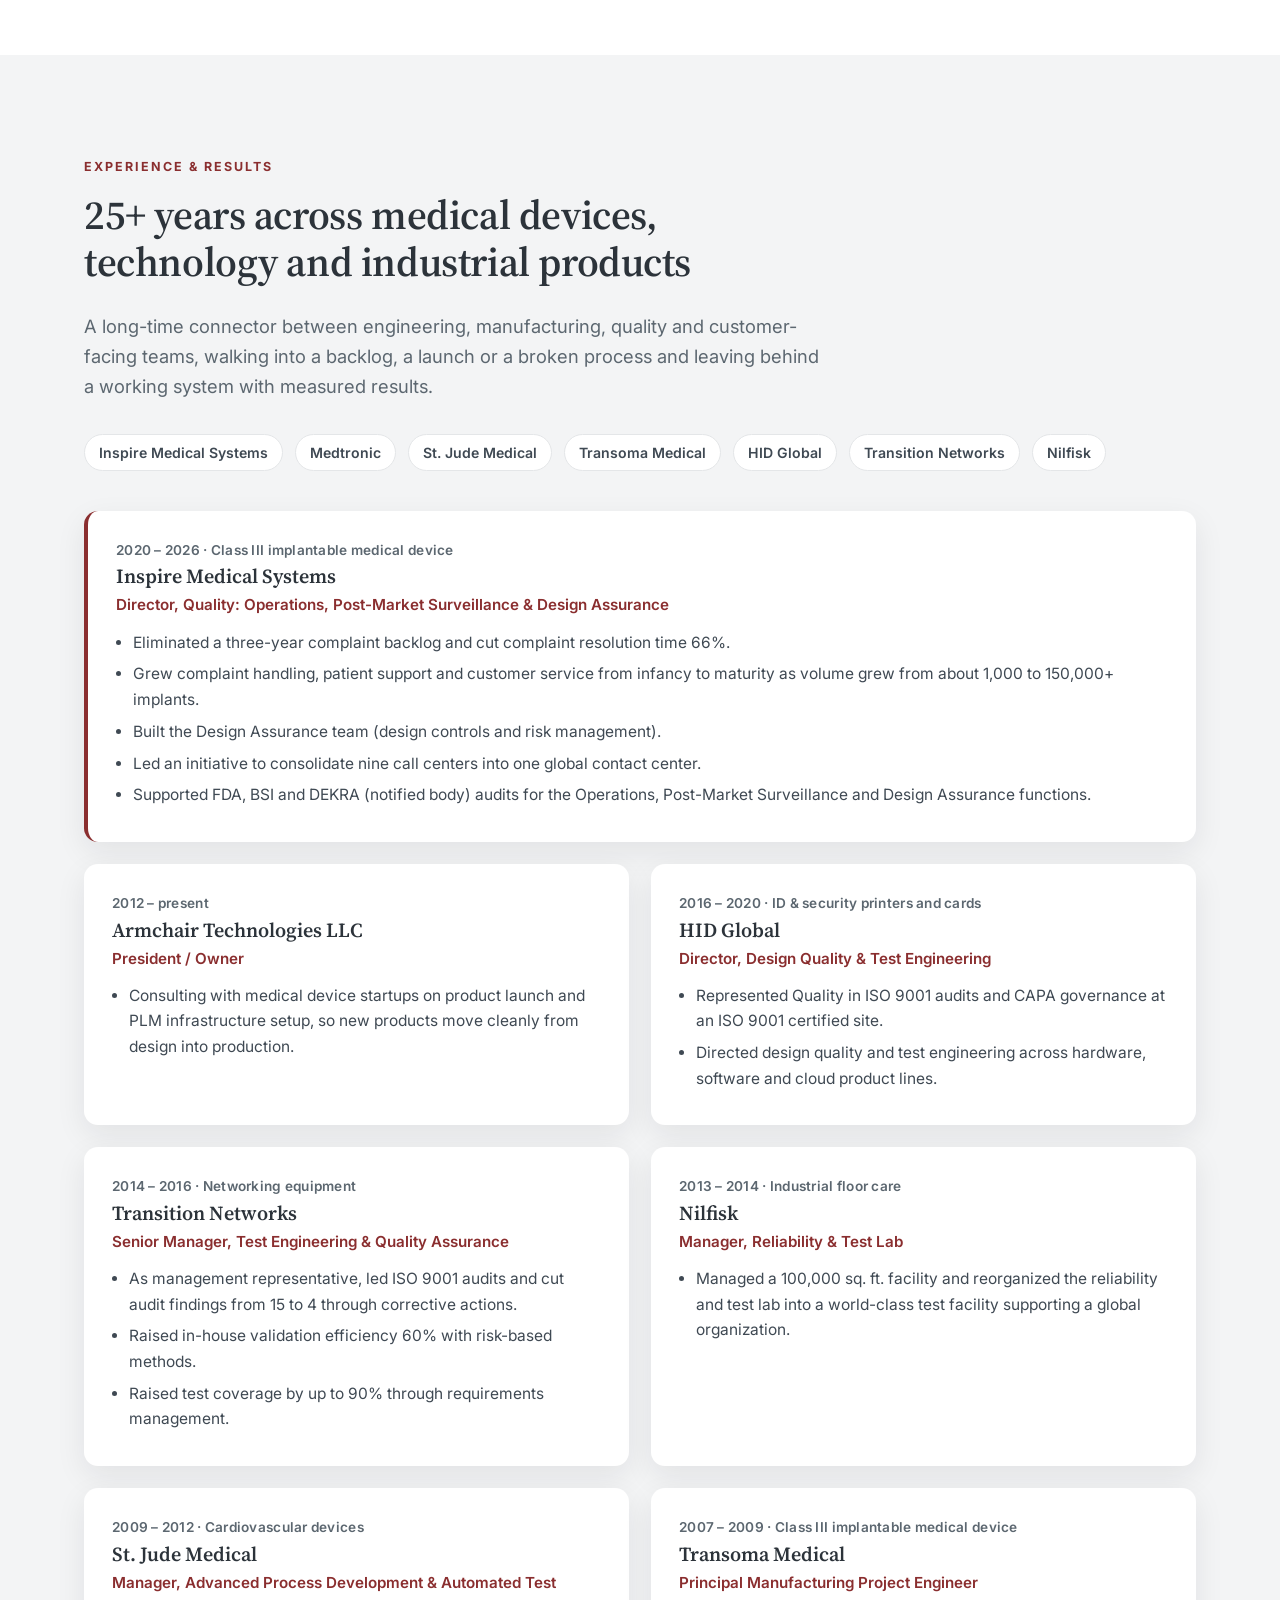
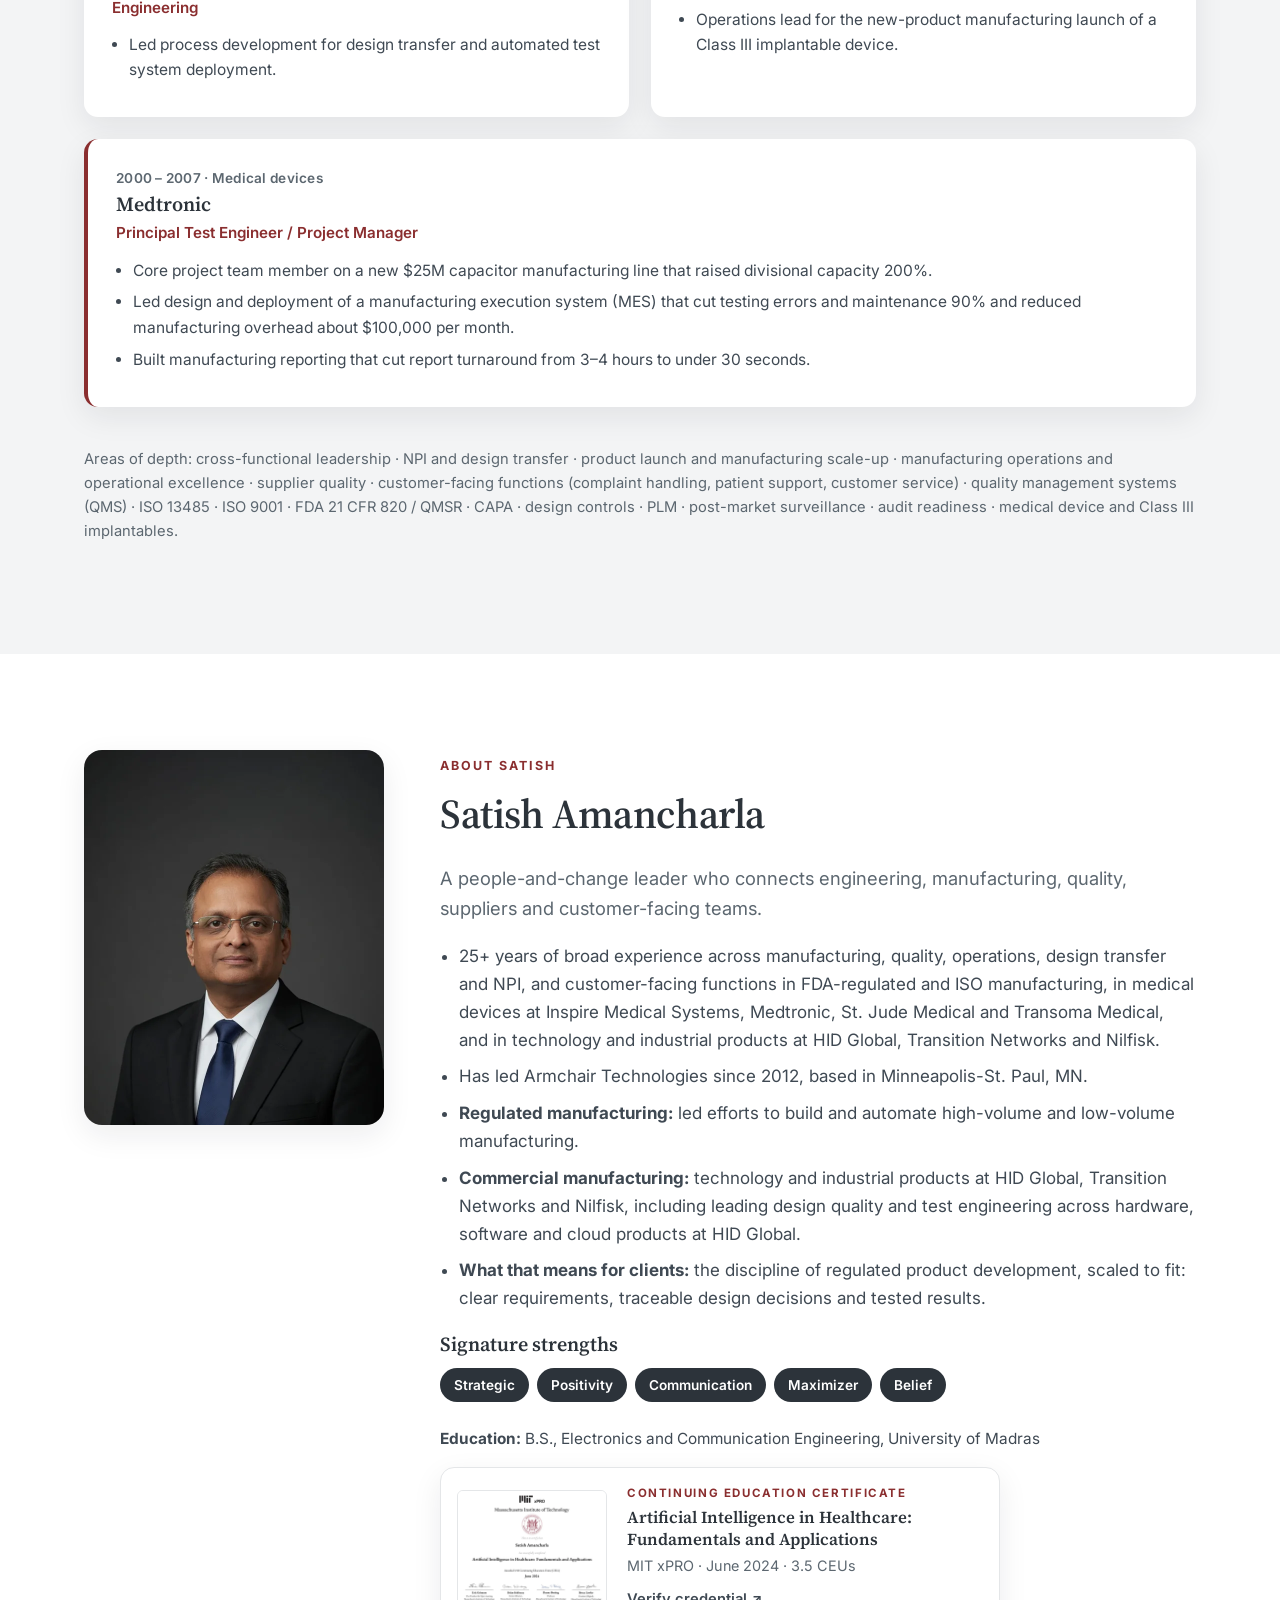
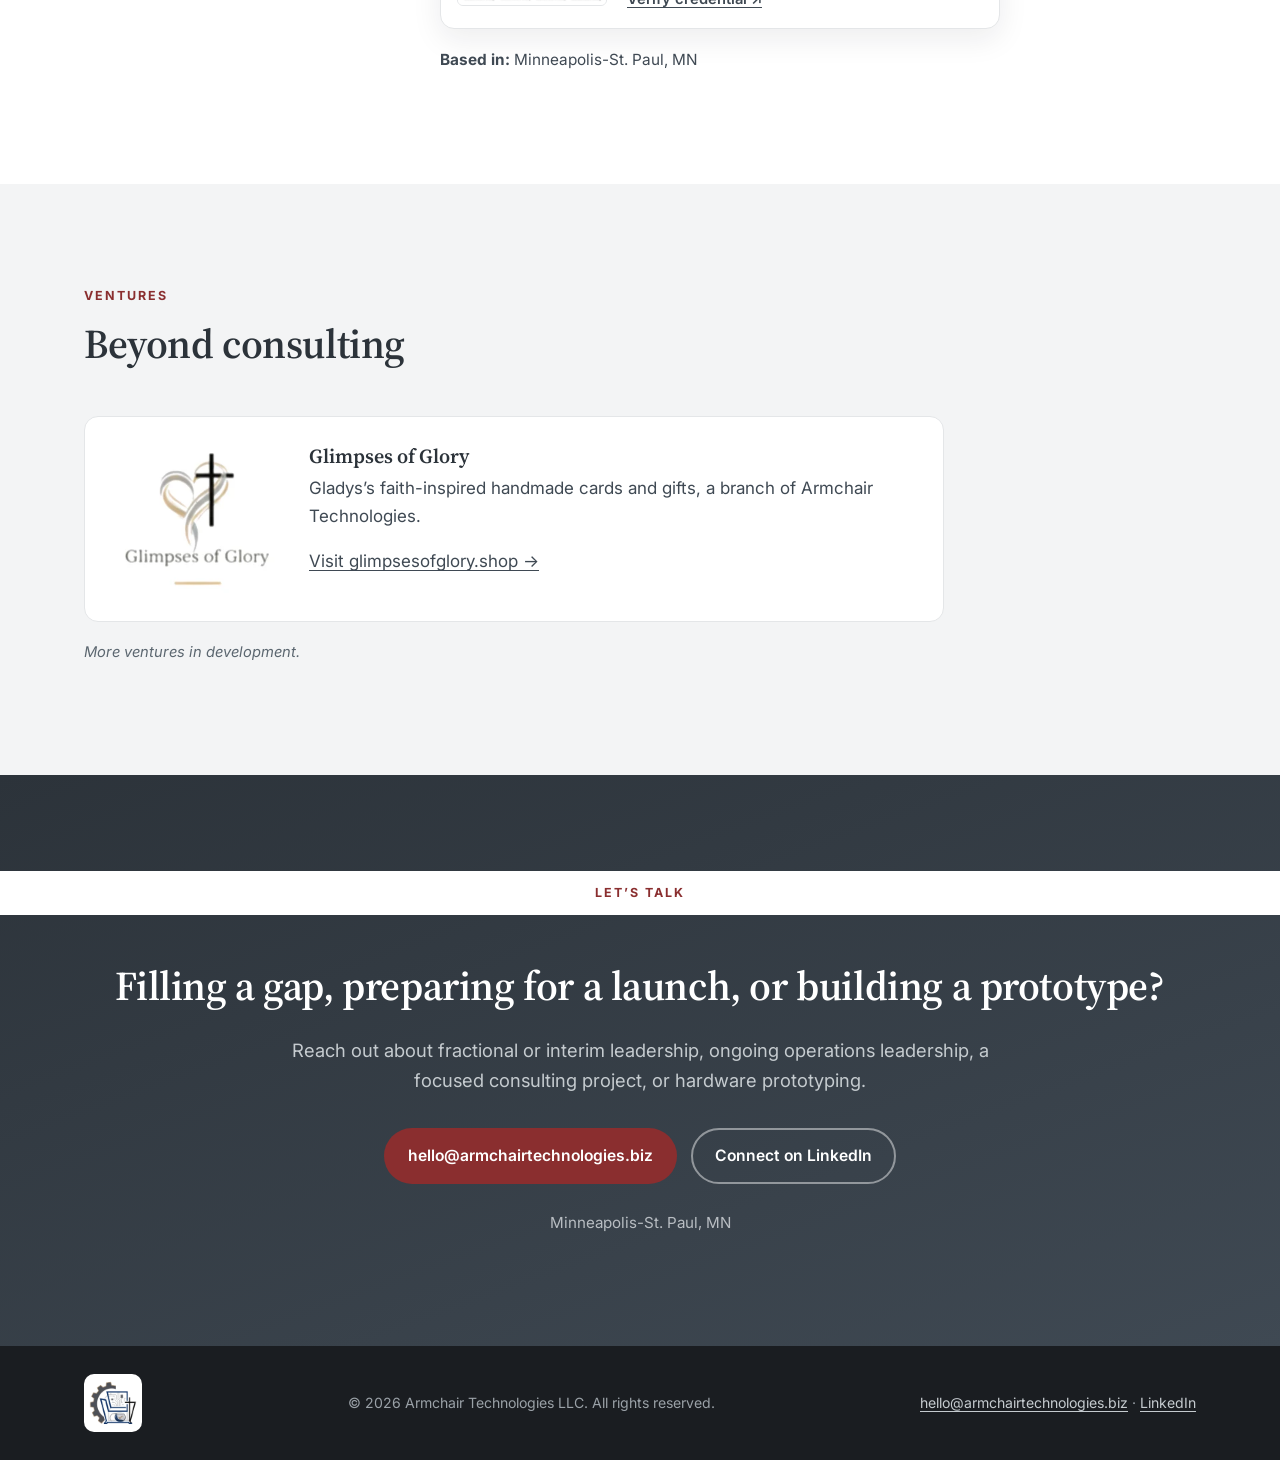
==== commit 2f08c0db: "Publish Palette A (red hero-card rules, white Let's talk band) Co-authored-by: samancharla-quantum <" ====
--- a/index.html
+++ b/index.html
@@ -427,7 +427,7 @@
 <!-- CONTACT -->
 <section class="section contact" id="contact" aria-labelledby="contact-title">
   <div class="wrap">
-    <span class="eyebrow" style="color:var(--gold)">Let’s talk</span>
+    <span class="eyebrow">Let’s talk</span>
     <h2 id="contact-title">Filling a gap, preparing for a launch, or building a prototype?</h2>
     <p class="lede">Reach out about fractional or interim leadership, ongoing operations leadership, a focused consulting project, or hardware prototyping.</p>
     <div class="contact-ctas">
--- a/assets/css/styles.css
+++ b/assets/css/styles.css
@@ -1,12 +1,12 @@
 /* Armchair Technologies — styles. No build step. */
 :root{
-  --navy-950:#071226; --navy-900:#0b1a33; --navy-800:#12264a; --navy-700:#1c3563;
-  --slate-700:#3c4a60; --slate-600:#4f5d74; --slate-300:#c3ccd9; --slate-100:#eef1f6;
-  --paper:#f8f6f1; --white:#fff;
-  --gold:#e0a84a; --gold-deep:#9a6414; --sky:#8fb3d9;
+  --navy-950:#1A1D21; --navy-900:#2C333A; --navy-800:#3F4953; --navy-700:#3F4953;
+  --slate-700:#3F4953; --slate-600:#5C6770; --slate-300:#C5CBCF; --slate-100:#E8EAEC;
+  --paper:#F3F4F5; --white:#FFFFFF;
+  --gold:#8A2E2F; --gold-deep:#8A2E2F; --sky:#C5CBCF;
   --serif:"Source Serif 4", Georgia, "Times New Roman", serif;
   --sans:Inter, system-ui, -apple-system, "Segoe UI", Roboto, Arial, sans-serif;
-  --radius:14px; --shadow:0 10px 30px rgba(11,26,51,.08);
+  --radius:14px; --shadow:0 10px 30px rgba(26,29,33,.08);
   --wrap:1160px;
 }
 *,*::before,*::after{box-sizing:border-box}
@@ -200,3 +200,42 @@
 .subsection{margin-top:72px}
 .about-points{padding-left:1.1em;margin:0 0 1.2em}
 .about-points li{margin-bottom:.5em}
+
+
+/* Palette A — live tokens and component overrides */
+.brand-technologies{color:#5C6770;}
+.skip{background:#8A2E2F;color:#FFFFFF;}
+.btn-gold{background:#8A2E2F;color:#FFFFFF;}
+.btn-gold:hover{background:#6B2425;color:#FFFFFF;}
+:focus-visible{outline-color:#8A2E2F;}
+.hero{background:linear-gradient(160deg,var(--navy-950),var(--navy-900));color:#D0D3D6;}
+.hero .eyebrow,.hero .theme2,.dot,.photo-band-copy .eyebrow{color:#C8726A;}
+.hero .lede,.open-card,.open-card li,.contact .lede{color:#C5CBCF;}
+.stat span,.contact .loc{color:#B8BDC2;}
+.value,.service.cta-card,.venture{border-color:#E4E6E8;}
+.service,.logos li,.credential,.credential-thumb img{border-color:#E4E6E8;}
+footer{color:#9AA1A7;}
+footer a{color:#C5CBCF;}
+.photo-band-text{background:linear-gradient(90deg,rgba(26,29,33,.15) 0%,rgba(26,29,33,.1) 45%,rgba(26,29,33,.82) 68%,rgba(26,29,33,.94) 100%);}
+@media (max-width:800px){
+  .photo-band-text{background:linear-gradient(180deg,rgba(26,29,33,0) 35%,rgba(26,29,33,.9) 85%);}
+}
+
+
+/* Palette A revision 2 — red hero-card rules; Let’s talk on a flat white band */
+.open-card li{border-top-color:#C8726A;}
+.contact .eyebrow{
+  display:block;
+  width:100vw;
+  max-width:none;
+  box-sizing:border-box;
+  margin:0 0 48px;
+  margin-left:calc(50% - 50vw);
+  margin-right:calc(50% - 50vw);
+  padding:12px 24px;
+  background:#FFFFFF;
+  color:#8A2E2F !important;
+  border-radius:0;
+  box-shadow:none;
+  text-align:center;
+}
